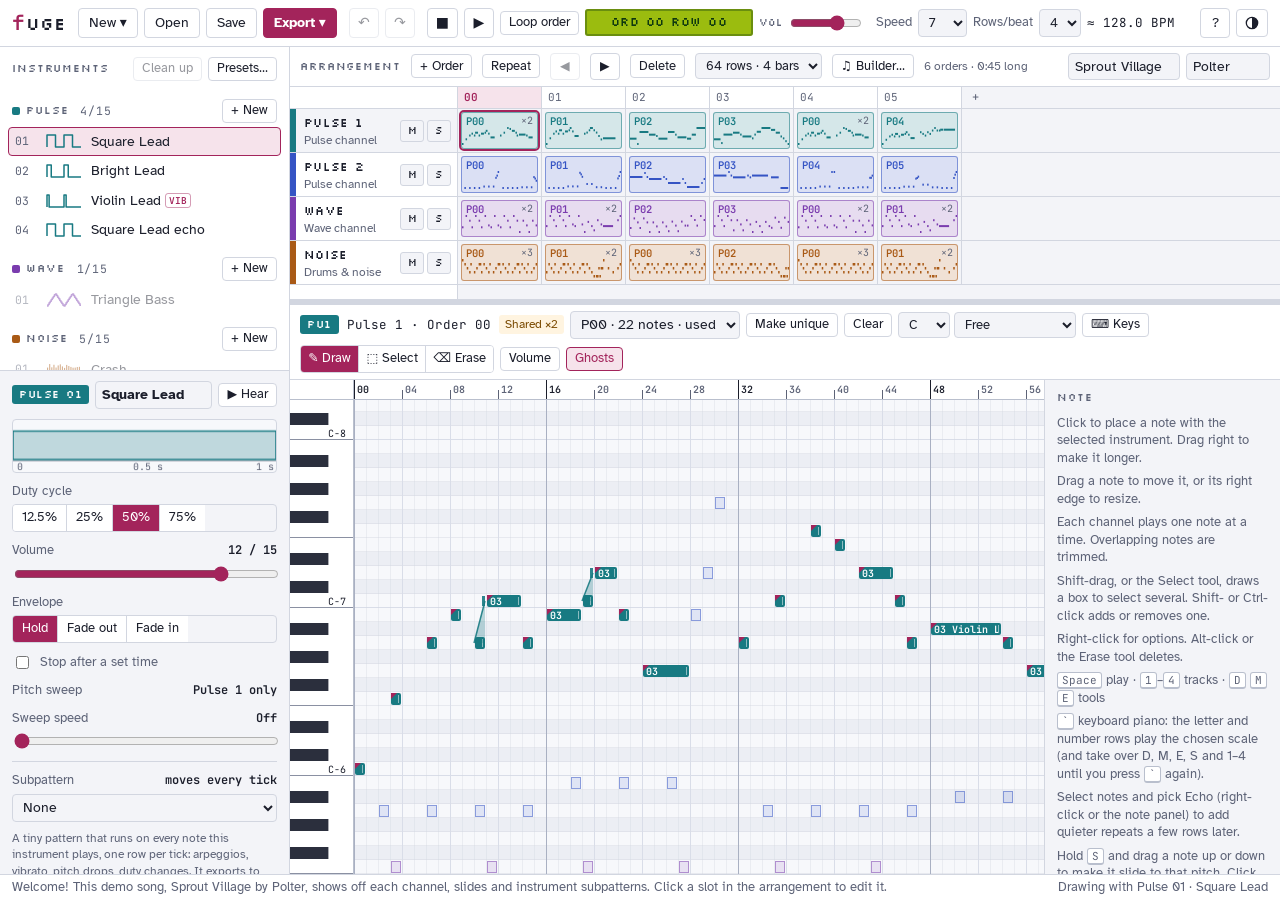
==== index.html @ 6a7b7827 "Initial Commit Added files" ====
<!doctype html> <html lang="en"> <head> <meta charset="utf-8"> <meta name="viewport" content="width=device-width,initial-scale=1"> <title>fUGE</title> <link rel="stylesheet" href="css/style.css"> </head> <body> <div class="app"> <header class="topbar"> <div class="brand" title="subterfUGE: a Game Boy music maker"><span>f</span>UGE</div> <span class="mode-chip" id="modeChip" hidden title="This project is a set of sound effects">SFX</span> <div class="group"> <button class="btn" id="btnNew" type="button">New ▾</button> <button class="btn" id="btnOpen" type="button">Open</button> <button class="btn" id="btnSave" type="button" title="Save project (Ctrl+S). Shift-click or Ctrl+Shift+S to save a copy.">Save</button> <button class="btn accent" id="btnExport" type="button" title="Export (Ctrl+E for the main format)">Export ▾</button> <input type="file" id="fileInput" accept=".json,application/json,.mid,.midi,audio/midi,audio/x-midi" hidden> </div> <div class="group"> <button class="btn icon" id="btnUndo" type="button" title="Undo (Ctrl+Z)" aria-label="Undo">↶</button> <button class="btn icon" id="btnRedo" type="button" title="Redo (Ctrl+Shift+Z)" aria-label="Redo">↷</button> </div> <div class="group"> <button class="btn icon" id="btnStop" type="button" title="Stop" aria-label="Stop">■</button> <button class="btn icon" id="btnPlay" type="button" title="Play (Space)" aria-label="Play">▶</button> <button class="btn small" id="btnLoop" type="button" aria-pressed="false" title="Loop the selected order">Loop order</button> <div class="lcd" id="lcd">ORD 00 ROW 00</div> <label class="vol" title="Output volume"><span aria-hidden="true">VOL</span><input type="range" id="volume" min="0" max="100" value="70" aria-label="Output volume"></label> </div> <div class="group tempo"> <label>Speed <select id="speed" title="Ticks per row. Lower is faster."></select></label> <label>Rows/beat <select id="rpb"></select></label> <span class="bpm" id="bpm"></span> </div> <div class="spacer"></div> <div class="group"> <button class="btn icon" id="btnHelp" type="button" title="Help and docs (F1)" aria-label="Open the docs">?</button> <button class="btn icon" id="btnTheme" type="button" title="Theme: light, dark or slate" aria-label="Choose a theme"><svg width="14" height="14" viewBox="0 0 16 16" aria-hidden="true"><circle cx="8" cy="8" r="6.5" fill="none" stroke="currentColor" stroke-width="1.5"/><path d="M8 1.5a6.5 6.5 0 0 1 0 13z" fill="currentColor"/></svg></button> </div> </header> <aside class="sidebar" aria-label="Instruments"> <div class="side-head"> <p class="label">Instruments</p> <div class="side-btns"> <button class="btn small" id="btnClean" type="button" title="Remove the instruments that no note uses">Clean up</button> <button class="btn small" id="btnPresets" type="button">Presets…</button> </div> </div> <div class="inst-list" id="instList"></div> <div class="editor" id="instEditor"></div> </aside> <main class="main" id="main"> <section class="arrange" aria-label="Arrangement"> <div class="bar"> <p class="label" id="arrLabel">Arrangement</p> <button class="btn small" id="ordAdd" type="button" title="Insert an empty order after the selected one">+ Order</button> <button class="btn small" id="ordDup" type="button" title="Repeat the selected order">Repeat</button> <button class="btn small icon" id="ordLeft" type="button" title="Move order left" aria-label="Move order left">◀</button> <button class="btn small icon" id="ordRight" type="button" title="Move order right" aria-label="Move order right">▶</button> <button class="btn small" id="ordDel" type="button" title="Delete the selected order">Delete</button> <select id="ordRows" aria-label="Length of the selected order" title="How many rows the selected order plays before moving on"></select> <button class="btn small" id="ordBuild" type="button" title="Build this order's patterns from a chord progression and the pattern library">♫ Builder…</button> <span class="hint" id="arrInfo"></span> <div class="spacer"></div> <div class="group meta"> <input type="text" id="songName" maxlength="60" placeholder="Song name" aria-label="Song name"> <input type="text" id="songArtist" maxlength="60" placeholder="Artist" aria-label="Artist"> </div> </div> <div class="arr-body"> <div class="track-heads" id="trackHeads"></div> <div class="lanes-scroll" id="lanesScroll"> <div class="lanes" id="lanes"></div> </div> </div> </section> <div class="splitter" id="splitter" role="separator" aria-orientation="horizontal" aria-label="Resize arrangement"></div> <section class="pattern" aria-label="Pattern editor"> <div class="bar"> <div class="pat-title" id="patTitle"></div> <div class="sfx-ctl" id="sfxCtl" hidden> <input type="text" id="sfxName" maxlength="32" aria-label="Sound effect name" title="Sound effect name"> <select id="sfxRows" aria-label="Sound effect length" title="Length in rows"></select> <span class="hint" id="sfxDur"></span> </div> <select id="patSelect" aria-label="Pattern in this slot"></select> <button class="btn small" id="patUnique" type="button" title="Copy this pattern so edits only affect this slot">Make unique</button> <button class="btn small" id="patClear" type="button">Clear</button> <div class="scale-ctl" title="Darken the rows that aren't in this scale"> <select id="scaleRoot" aria-label="Scale key"></select> <select id="scaleName" aria-label="Scale"></select> </div> <div class="kb-ctl"> <button class="btn small" id="btnKb" type="button" aria-pressed="false" title="Keyboard piano (`): play the chosen scale on your computer keyboard">⌨ Keys</button> <span class="kb-oct" id="kbOct" hidden> <button class="btn small icon" id="kbDown" type="button" title="Lower octave" aria-label="Lower octave">−</button> <span id="kbBase" title="The note on the Z key, the lowest you can play"></span> <button class="btn small icon" id="kbUp" type="button" title="Higher octave" aria-label="Higher octave">+</button> </span> </div> <div class="spacer"></div> <div class="seg" role="group" aria-label="Tool"> <button type="button" id="toolDraw" aria-pressed="true" title="Draw (D)">✎ Draw</button> <button type="button" id="toolSelect" aria-pressed="false" title="Select (M). Drag a box around notes.">⬚ Select</button> <button type="button" id="toolErase" aria-pressed="false" title="Erase (E)">⌫ Erase</button> </div> <button class="btn small" id="btnAuto" type="button" aria-pressed="false" title="Volume automation (Shift+V)">Volume</button> <button class="btn small" id="btnGhost" type="button" aria-pressed="true" title="Show the other channels faintly">Ghosts</button> </div> <div class="roll-wrap"> <div class="roll-area"> <div class="roll-scroll" id="rollScroll"> <div class="roll-inner" id="rollInner"> <div class="corner"></div> <canvas class="ruler" id="ruler" title="Click to set where playback starts"></canvas> <canvas class="keys" id="keys"></canvas> <canvas id="roll"></canvas> <div class="playhead" id="rollHead"></div> <div class="auto-corner" id="autoCorner" hidden><b>Volume</b><span id="autoVal"></span></div> <canvas class="auto" id="auto" hidden title="Volume automation. Click to add a point, drag to move it, double-click or Alt-click to remove it."></canvas> </div> </div> <div class="roll-empty" id="rollEmpty" hidden></div> </div> <aside class="inspector" id="inspector" aria-label="Note inspector"></aside> </div> </section> </main> <footer class="statusbar"> <span id="status" role="status"></span> <span id="drawHint"></span> </footer> </div> <div class="modal" id="presetModal" role="dialog" aria-modal="true" aria-labelledby="presetTitle"> <div class="dialog"> <div class="dialog-head"> <h2 id="presetTitle">Instrument presets</h2> <button class="btn small" id="presetClose" type="button">Close</button> </div> <div class="dialog-tabs" id="presetTabs"></div> <div class="preset-grid" id="presetGrid"></div> </div> </div> <div class="modal" id="infoModal" role="dialog" aria-modal="true" aria-labelledby="infoTitle"> <div class="dialog info-dialog"> <div class="dialog-head"> <h2 id="infoTitle"></h2> <button class="btn small" id="infoClose" type="button">OK</button> </div> <div class="info-body" id="infoBody"></div> </div> </div> <div class="modal" id="builderModal" role="dialog" aria-modal="true" aria-labelledby="bldTitle"> <div class="dialog builder-dialog"> <div class="dialog-head"> <h2 id="bldTitle">Pattern builder</h2> <span class="hint bld-where" id="bldWhere"></span> <button class="btn small" id="bldClose" type="button">Close</button> </div> <div class="bld-body"> <section class="bld-sec"> <div class="bld-row"> <p class="label">Chords</p> <input type="text" id="bldProg" placeholder="Up to 8 chords, e.g. C Am F G7 or I vi IV V, then Enter" aria-label="Chord progression" spellcheck="false"> <span class="hint" id="bldProgMsg" role="status"></span> </div> <div class="bld-row bld-guide-head"> <p class="label">Guide</p> <select id="bldKey" aria-label="Guide key"></select> <select id="bldScale" aria-label="Guide scale"></select> <label class="bld-check"><input type="checkbox" id="bldMore"> 7ths and sus</label> <button class="btn small accent" id="bldUse" type="button" hidden>Use</button> <span class="hint" id="bldGuideHint"></span> </div> <div class="bld-guide" id="bldGuide"></div> <canvas id="bldStrip" tabindex="0" aria-label="Chord strip: click to place a chord, drag a chord to move it, right-click to remove it"></canvas> <div class="bld-chord" id="bldChord"></div> </section> <section class="bld-sec"> <div class="bld-row"> <p class="label">Layers</p> <button class="btn small" id="bldAdd" type="button">+ Layer</button> </div> <div class="bld-layers" id="bldLayers"></div> </section> <section class="bld-sec"> <canvas id="bldRoll" aria-label="Preview of the notes the builder will write"></canvas> </section> </div> <div class="bld-foot"> <button class="btn" id="bldPlay" type="button">▶ Play</button> <label class="bld-check"><input type="checkbox" id="bldOthers" checked="checked"> Hear the order's other channels</label> <div class="spacer"></div> <span class="hint" id="bldNote"></span> <button class="btn accent" id="bldApply" type="button">Apply</button> </div> </div> </div> <div class="modal" id="waveModal" role="dialog" aria-modal="true" aria-labelledby="waveTitle"> <div class="dialog info-dialog wave-dialog"> <div class="dialog-head"> <h2 id="waveTitle">Waveform values</h2> <button class="btn small" id="waveCancel" type="button">Cancel</button> </div> <div class="info-body"> <p>32 values from 0 to 15, separated by spaces or commas. A hUGETracker hex string like <code>0123…</code> works too.</p> <textarea id="waveText" rows="3" spellcheck="false" aria-label="Waveform values"></textarea> <div class="wave-check"> <canvas id="wavePreview" aria-hidden="true"></canvas> <span id="waveMsg" role="status"></span> </div> <div class="wave-actions"> <button class="btn accent" id="waveApply" type="button">Apply</button> </div> </div> </div> </div> <div class="toast" id="toast" role="alert"></div> <script src="js/fuge.js"></script> </body> </html>
---- css/style.css ----
@font-face{font-family:Silkscreen;font-style:normal;font-weight:400;font-display:swap;src:url("../fonts/silkscreen-latin-400-normal.woff2") format("woff2")}@font-face{font-family:"Atkinson Hyperlegible";font-style:normal;font-weight:400;font-display:swap;src:url("../fonts/atkinson-hyperlegible-latin-400-normal.woff2") format("woff2")}@font-face{font-family:"Atkinson Hyperlegible";font-style:normal;font-weight:700;font-display:swap;src:url("../fonts/atkinson-hyperlegible-latin-700-normal.woff2") format("woff2")}@font-face{font-family:"JetBrains Mono";font-style:normal;font-weight:400;font-display:swap;src:url("../fonts/jetbrains-mono-latin-400-normal.woff2") format("woff2")}@font-face{font-family:"JetBrains Mono";font-style:normal;font-weight:600;font-display:swap;src:url("../fonts/jetbrains-mono-latin-600-normal.woff2") format("woff2")}:root{--bg:#e6e8ee;--panel:#ffffff;--panel-2:#f3f4f8;--ink:#1b1e2b;--muted:#5d6377;--line:#d2d6e0;--line-strong:#b9bfcd;--accent:#a3245b;--accent-ink:#ffffff;--accent-soft:#f6e3eb;--ch1:#187a82;--ch2:#3554c4;--ch3:#7a3cae;--ch4:#a95a16;--roll-bg:#f7f8fb;--roll-alt:#eceef4;--roll-out:#c4c8d4;--roll-beat:#d9dde8;--roll-bar:#a9b0c2;--key-white:#ffffff;--key-black:#2b2f3d;--dim:#a7adbd;--warn-bg:#fff4e0;--warn-ink:#7a4a00;--lcd-bg:#9bbc0f;--lcd-ink:#0f380f;--danger:#c43a3a;--f-display:"Silkscreen","Courier New",monospace;--f-body:"Atkinson Hyperlegible",system-ui,-apple-system,"Segoe UI",sans-serif;--f-mono:"JetBrains Mono",ui-monospace,"SFMono-Regular",Menlo,Consolas,monospace;color-scheme:light}@media (prefers-color-scheme:dark){:root:not([data-theme=light]){--bg:#101218;--panel:#1a1d27;--panel-2:#151821;--ink:#e4e7f0;--muted:#959cb0;--line:#2b2f3e;--line-strong:#3a3f52;--accent:#e2598f;--accent-ink:#16080e;--accent-soft:#3a1a29;--ch1:#55c4cb;--ch2:#8aa3ff;--ch3:#bd90ea;--ch4:#e8a160;--roll-bg:#1c1f2a;--roll-alt:#171a23;--roll-out:#0d0f15;--roll-beat:#252a38;--roll-bar:#3d4459;--key-white:#c9cdd8;--key-black:#1d2029;--dim:#4c5266;--warn-bg:#2f2512;--warn-ink:#f0c87a;--lcd-bg:#8bac0f;--lcd-ink:#0f380f;--danger:#ff7272;color-scheme:dark}}:root[data-theme=dark]{--bg:#101218;--panel:#1a1d27;--panel-2:#151821;--ink:#e4e7f0;--muted:#959cb0;--line:#2b2f3e;--line-strong:#3a3f52;--accent:#e2598f;--accent-ink:#16080e;--accent-soft:#3a1a29;--ch1:#55c4cb;--ch2:#8aa3ff;--ch3:#bd90ea;--ch4:#e8a160;--roll-bg:#1c1f2a;--roll-alt:#171a23;--roll-out:#0d0f15;--roll-beat:#252a38;--roll-bar:#3d4459;--key-white:#c9cdd8;--key-black:#1d2029;--dim:#4c5266;--warn-bg:#2f2512;--warn-ink:#f0c87a;--lcd-bg:#8bac0f;--lcd-ink:#0f380f;--danger:#ff7272;color-scheme:dark}:root[data-theme=slate]{--bg:#262b33;--panel:#323843;--panel-2:#2c323b;--ink:#e8ecf2;--muted:#a6aebb;--line:#434a57;--line-strong:#555e6d;--accent:#ff9e8a;--accent-ink:#2a1510;--accent-soft:#4b3c3d;--ch1:#7fe0c4;--ch2:#8fc3ff;--ch3:#c9a8ff;--ch4:#ffc58c;--roll-bg:#2f353f;--roll-alt:#2a2f38;--roll-out:#20242b;--roll-beat:#3b424e;--roll-bar:#5a6475;--key-white:#d9dee7;--key-black:#262a32;--dim:#5b6372;--warn-bg:#3e3526;--warn-ink:#ffd894;--lcd-bg:#9bbc0f;--lcd-ink:#0f380f;--danger:#ff8f8f;color-scheme:dark}[hidden]{display:none!important}*{box-sizing:border-box}body,html{margin:0;height:100%}body{background:var(--bg);color:var(--ink);font-family:var(--f-body);font-size:14px;line-height:1.4;overflow:hidden}button,input,select{font:inherit;color:var(--ink)}button{cursor:pointer}button:focus-visible,input:focus-visible,select:focus-visible{outline:2px solid var(--accent);outline-offset:1px}.label{font-family:var(--f-display);font-size:11px;letter-spacing:.08em;text-transform:uppercase;color:var(--muted);margin:0}.btn{border:1px solid var(--line);background:var(--panel);border-radius:4px;padding:4px 10px;min-height:28px;display:inline-flex;align-items:center;gap:6px;white-space:nowrap}.btn:hover{border-color:var(--muted)}input:disabled,select:disabled{opacity:.45;cursor:default}.btn:disabled{opacity:.45;cursor:default}.btn.accent{background:var(--accent);border-color:var(--accent);color:var(--accent-ink);font-weight:700}.btn.accent:hover{filter:brightness(1.08)}.btn.small{min-height:24px;padding:2px 8px;font-size:12.5px}.btn.icon{padding:4px 8px;min-width:30px;justify-content:center}.btn[aria-pressed=true]{background:var(--accent-soft);border-color:var(--accent);color:var(--accent)}.seg{display:inline-flex;max-width:100%;border:1px solid var(--line);border-radius:4px;overflow:hidden}.seg button{border:0;background:var(--panel);padding:3px 9px;min-height:26px;font-size:12.5px;border-left:1px solid var(--line)}.seg button:first-child{border-left:0}.seg button[aria-pressed=true]{background:var(--accent);color:var(--accent-ink)}input[type=number],input[type=text],select{background:var(--panel-2);border:1px solid var(--line);border-radius:4px;padding:3px 6px;min-height:28px;min-width:0}input[type=range]{accent-color:var(--accent);width:100%;min-width:0}.app{height:100vh;height:100dvh;display:grid;grid-template-columns:290px minmax(0,1fr);grid-template-rows:auto minmax(0,1fr) auto;grid-template-areas:"top top" "side main" "status status"}.topbar{grid-area:top;display:flex;flex-wrap:wrap;align-items:center;gap:8px 12px;padding:8px 12px;background:var(--panel);border-bottom:1px solid var(--line)}.brand{font-family:var(--f-display);font-size:18px;letter-spacing:.02em;white-space:nowrap}.brand span{color:var(--accent);font-family:var(--f-mono);font-weight:600;font-size:21px;letter-spacing:-.02em;margin-right:1px}.scale-ctl{display:flex;gap:4px}.scale-ctl select{min-height:26px;font-size:12.5px}#scaleName{width:122px}.kb-ctl,.kb-oct{display:flex;align-items:center;gap:4px}.kb-oct[hidden]{display:none}.kb-oct .btn.icon{min-width:24px;padding:2px 6px}#kbBase{font-family:var(--f-mono);font-size:12px;min-width:30px;text-align:center;white-space:nowrap}#ordRows{min-height:26px;font-size:12.5px}#ordRows[hidden]{display:none}#patSelect{max-width:170px}.mode-chip{font-family:var(--f-display);font-size:11px;letter-spacing:.06em;padding:2px 7px;border-radius:3px;background:var(--accent);color:var(--accent-ink);margin-left:-6px}.mode-chip[hidden],.sfx-ctl[hidden]{display:none}.sfx-ctl{display:flex;align-items:center;gap:6px}.sfx-ctl input{width:140px;font-weight:700}.ord-num.sfx{overflow:hidden;text-overflow:ellipsis;white-space:nowrap;font-family:var(--f-body);font-size:11.5px}.group{display:flex;align-items:center;gap:6px;flex-wrap:wrap}.lcd{font-family:var(--f-display);font-size:12px;background:var(--lcd-bg);color:var(--lcd-ink);border-radius:3px;padding:5px 10px;min-width:168px;text-align:center;box-shadow:inset 0 0 0 2px rgba(15,56,15,.35);font-variant-numeric:tabular-nums;letter-spacing:.04em}.vol{display:inline-flex;align-items:center;gap:6px;font-family:var(--f-display);font-size:10px;color:var(--muted)}.vol input{width:72px}.preset-actions{grid-column:1/-1;display:flex;gap:6px;justify-content:flex-end;margin-top:4px}.tempo label{display:inline-flex;align-items:center;gap:6px;font-size:12.5px;color:var(--muted)}.bpm{font-family:var(--f-mono);font-size:12.5px;color:var(--ink);font-variant-numeric:tabular-nums}.meta input{width:150px;min-height:26px}.meta #songArtist{width:104px}.spacer{flex:1}.sidebar{grid-area:side;background:var(--panel);border-right:1px solid var(--line);display:grid;grid-template-rows:auto minmax(150px,1fr) auto;grid-template-columns:minmax(0,1fr);min-height:0;min-width:0}.side-head{display:flex;align-items:center;justify-content:space-between;padding:10px 12px 6px}.inst-list{overflow-y:auto;padding:0 8px 8px;min-height:0}.inst-group{margin-top:8px}.inst-group-head{display:flex;align-items:center;justify-content:space-between;padding:4px 4px}.inst-group-head .count{font-family:var(--f-mono);font-size:11.5px;color:var(--muted);margin-left:6px}.inst-group-head .label{display:flex;align-items:center;gap:6px}.kind-dot{width:8px;height:8px;border-radius:2px;display:inline-block}.inst{width:100%;display:grid;grid-template-columns:22px 38px minmax(0,1fr);align-items:center;gap:8px;padding:4px 6px;border:1px solid transparent;border-radius:4px;background:0 0;text-align:left}.inst:hover{background:var(--panel-2)}.inst.active{background:var(--accent-soft);border-color:var(--accent)}.inst.dim{opacity:.45}.inst .num{font-family:var(--f-mono);font-size:11.5px;color:var(--muted)}.inst .ifx{font-family:var(--f-mono);font-size:9.5px;font-weight:600;color:var(--accent);border:1px solid color-mix(in srgb,var(--accent) 45%,transparent);border-radius:3px;padding:0 3px;vertical-align:1px}.inst .name{overflow:hidden;text-overflow:ellipsis;white-space:nowrap}.inst canvas{width:38px;height:18px;display:block}.empty-note{font-size:12.5px;color:var(--muted);padding:2px 6px 4px;margin:0}.editor{border-top:1px solid var(--line);padding:10px 12px 12px;display:grid;gap:10px;background:var(--panel-2);max-height:56vh;overflow-y:auto;grid-template-columns:minmax(0,1fr);min-width:0}.editor-head{display:flex;align-items:center;gap:6px}.editor-head input{flex:1;font-weight:700}.field{display:grid;gap:4px}.field>span{font-size:12.5px;color:var(--muted);display:flex;justify-content:space-between;gap:8px}.field>span b{font-family:var(--f-mono);font-weight:600;color:var(--ink);font-size:12px}.two{display:grid;grid-template-columns:1fr 1fr;gap:8px}.hint{font-size:12px;color:var(--muted);margin:0}.hint.warn{background:var(--warn-bg);color:var(--warn-ink);border-radius:4px;padding:5px 8px}.preview-canvas{width:100%;height:54px;display:block;background:var(--roll-bg);border:1px solid var(--line);border-radius:4px}.wave-canvas{width:100%;aspect-ratio:2/1;display:block;background:var(--roll-bg);border:1px solid var(--line);border-radius:4px;cursor:crosshair;touch-action:none}.wave-loud{display:flex;align-items:center;justify-content:space-between;gap:8px;font-size:12px;color:var(--muted)}.wave-loud b{color:var(--ink);font-weight:600}.chips{display:flex;flex-wrap:wrap;gap:4px}.sub-sec{display:grid;gap:8px;padding-top:10px;border-top:1px solid var(--line)}.sub-grid{display:grid;gap:2px;font-family:var(--f-mono);font-size:12px}.sub-row{display:grid;grid-template-columns:22px minmax(0,1fr) minmax(0,1.6fr) 36px 36px;gap:3px;align-items:center;border-left:2px solid transparent;padding-left:2px}.sub-row.head{color:var(--muted);font-size:11px}.sub-row .num{color:var(--muted)}.sub-row.in-loop{border-left-color:var(--accent)}.sub-row.loop .num{color:var(--accent);font-weight:600}.sub-row select{min-height:24px;padding:1px 2px;font-size:12px;font-family:var(--f-mono)}.main{grid-area:main;display:grid;grid-template-rows:var(--arr-h,252px) 6px minmax(0,1fr);min-height:0;min-width:0}.arrange{display:grid;grid-template-rows:auto minmax(0,1fr);min-height:0;background:var(--panel)}.bar{display:flex;align-items:center;flex-wrap:wrap;gap:6px 10px;padding:6px 10px;border-bottom:1px solid var(--line);background:var(--panel)}.pattern .bar{column-gap:6px}.pattern .bar .seg button{padding:3px 7px}.arr-body{display:grid;grid-template-columns:168px minmax(0,1fr);min-height:0;overflow-y:auto}.track-heads{border-right:1px solid var(--line);background:var(--panel);position:sticky;left:0}.ord-head,.th-spacer{height:22px;border-bottom:1px solid var(--line)}.track-head{height:44px;display:grid;grid-template-columns:6px minmax(0,1fr) auto;align-items:center;gap:8px;padding-right:6px;border-bottom:1px solid var(--line);cursor:pointer}.track-head.active{background:var(--panel-2)}.track-head .stripe{align-self:stretch}.track-head .tname{font-family:var(--f-display);font-size:12px;letter-spacing:.03em;line-height:1.2}.track-head .tkind{font-size:11.5px;color:var(--muted);font-family:var(--f-body);display:block}.ms{display:flex;gap:3px}.ms button{width:24px;height:22px;border:1px solid var(--line);background:var(--panel-2);border-radius:3px;font-family:var(--f-display);font-size:10px;padding:0}.ms button[aria-pressed=true].m{background:#d64545;border-color:#d64545;color:#fff}.ms button[aria-pressed=true].s{background:#e0b23a;border-color:#e0b23a;color:#2a2000}.lanes-scroll{overflow-x:auto;overflow-y:hidden;min-width:0;background:var(--panel-2)}.lanes{position:relative;width:max-content;min-width:100%}.ord-head{display:flex}.ord-num{width:84px;flex:none;font-family:var(--f-mono);font-size:11px;color:var(--muted);padding:3px 6px;border-right:1px solid var(--line);background:var(--panel);border:0;border-right:1px solid var(--line);text-align:left}.ord-num.active{color:var(--accent);font-weight:600;background:var(--accent-soft)}.ord-add{flex:none;border:0;background:0 0;color:var(--muted);font-family:var(--f-mono);font-size:12px;padding:0 10px}.ord-add:hover{color:var(--accent)}.lane{display:flex;height:44px;border-bottom:1px solid var(--line)}.slot{width:84px;flex:none;padding:3px;border:0;border-right:1px solid var(--line);background:0 0;position:relative}.slot .clip{height:100%;border-radius:3px;position:relative;overflow:hidden;border:1px solid transparent}.slot .clip.filled{background:color-mix(in srgb,var(--c) 18%,var(--panel));border-color:color-mix(in srgb,var(--c) 55%,transparent)}.slot .clip.empty{border:1px dashed var(--line-strong)}.slot .clip canvas{position:absolute;inset:0;width:100%;height:100%}.slot .clip .pid{position:absolute;left:4px;top:1px;font-family:var(--f-mono);font-size:10.5px;font-weight:600;color:var(--c);z-index:1}.slot .clip .reuse{position:absolute;right:4px;top:1px;font-family:var(--f-mono);font-size:10px;color:var(--muted);z-index:1}.slot.active .clip{outline:2px solid var(--accent);outline-offset:0}.slot.col .clip.empty{background:color-mix(in srgb,var(--accent) 6%,transparent)}.playline{position:absolute;top:0;left:0;bottom:0;will-change:transform;width:2px;background:var(--accent);pointer-events:none;display:none;z-index:3}.splitter{background:var(--line);cursor:row-resize;touch-action:none}.splitter.drag,.splitter:hover{background:var(--accent)}.pattern{display:grid;grid-template-rows:auto minmax(0,1fr);min-height:0;background:var(--panel)}.pat-title{display:flex;align-items:center;gap:8px;font-size:13px}.chip{font-family:var(--f-display);font-size:11px;letter-spacing:.05em;padding:2px 7px;border-radius:3px;color:var(--panel);background:var(--c)}.pat-title .where{font-family:var(--f-mono);font-size:12.5px}.pat-title .shared{font-size:12px;color:var(--warn-ink);background:var(--warn-bg);border-radius:3px;padding:1px 6px}.roll-wrap{display:grid;grid-template-columns:minmax(0,1fr) 236px;min-height:0}.roll-area{position:relative;display:grid;min-height:0;min-width:0}.roll-scroll{overflow:auto;position:relative;min-height:0;background:var(--roll-bg)}.roll-inner{display:grid;width:max-content;position:relative}.playhead{position:absolute;top:0;left:0;width:2px;background:color-mix(in srgb,var(--accent) 16%,transparent);border-left:2px solid var(--accent);pointer-events:none;z-index:1;display:none;will-change:transform}.roll-inner canvas{display:block}.corner{position:sticky;left:0;top:0;z-index:5;background:var(--panel);border-right:1px solid var(--line-strong);border-bottom:1px solid var(--line-strong)}.ruler{position:sticky;top:0;z-index:3;cursor:pointer}.keys{position:sticky;left:0;z-index:2}#roll{display:block;touch-action:none}.auto-corner{position:sticky;left:0;bottom:0;z-index:5;display:flex;flex-direction:column;justify-content:space-between;gap:4px;padding:8px 6px;background:var(--panel);border-right:1px solid var(--line-strong);border-top:1px solid var(--line-strong);font-family:var(--f-mono);font-size:10px;color:var(--muted);overflow:hidden}.auto-corner b{color:var(--ink);font-weight:600;text-transform:uppercase;letter-spacing:.04em}.auto-corner span{white-space:pre-line;line-height:1.35}.roll-inner canvas.auto{position:sticky;bottom:0;z-index:3;touch-action:none;cursor:crosshair}.roll-empty{position:absolute;left:calc(50% + 32px);top:45%;transform:translate(-50%,-50%);background:var(--panel);border:1px solid var(--line);border-radius:6px;padding:12px 16px;max-width:320px;text-align:center;font-size:13px;color:var(--muted);pointer-events:none;z-index:4}.inspector{border-left:1px solid var(--line);padding:10px 12px;display:grid;align-content:start;gap:10px;overflow-y:auto;background:var(--panel-2)}.inspector .nib{display:grid;grid-template-columns:1fr 1fr;gap:6px}.kbd{font-family:var(--f-mono);font-size:11px;border:1px solid var(--line-strong);border-bottom-width:2px;border-radius:3px;padding:0 4px;background:var(--panel)}.tips{margin:0;padding:0;list-style:none;display:grid;gap:6px;font-size:12.5px;color:var(--muted)}.statusbar{grid-area:status;display:flex;justify-content:space-between;gap:12px;padding:4px 12px;font-size:12.5px;color:var(--muted);background:var(--panel);border-top:1px solid var(--line);min-height:26px}.statusbar #status{overflow:hidden;text-overflow:ellipsis;white-space:nowrap}.toast{position:fixed;left:50%;bottom:44px;transform:translate(-50%,10px);background:var(--ink);color:var(--bg);padding:8px 14px;border-radius:6px;font-size:13px;opacity:0;pointer-events:none;transition:opacity .15s,transform .15s;z-index:50;max-width:calc(100vw - 32px)}.toast.show{opacity:1;transform:translate(-50%,0)}.modal{position:fixed;inset:0;background:rgba(10,12,18,.55);display:none;align-items:center;justify-content:center;padding:16px;z-index:40}.modal.open{display:flex}.dialog{background:var(--panel);border:1px solid var(--line);border-radius:8px;width:min(760px,100%);max-height:min(640px,calc(100dvh - 32px));display:grid;grid-template-rows:auto auto minmax(0,1fr);overflow:hidden}.dialog-head{display:flex;align-items:center;justify-content:space-between;padding:12px 16px;border-bottom:1px solid var(--line)}.dialog-head h2{font-family:var(--f-display);font-weight:400;font-size:15px;margin:0}.info-dialog{width:min(560px,100%);grid-template-rows:auto minmax(0,1fr)}.info-body{overflow-y:auto;padding:12px 18px 18px;font-size:14px}.info-body table{border-collapse:collapse;width:100%;margin:4px 0 10px}.info-body td{padding:4px 8px 4px 0;border-bottom:1px solid var(--line);vertical-align:top}.info-body td:first-child{white-space:nowrap;color:var(--muted)}.info-body ul{margin:6px 0 0;padding-left:18px}.info-body li{margin:3px 0}.dialog-tabs{display:flex;gap:6px;padding:10px 16px;border-bottom:1px solid var(--line);flex-wrap:wrap;align-items:center}.preset-grid{overflow-y:auto;padding:12px 16px 16px;display:grid;grid-template-columns:repeat(auto-fill,minmax(210px,1fr));gap:8px;align-content:start}.preset{color:var(--ink);border:1px solid var(--line);background:var(--panel-2);border-radius:6px;padding:8px 10px;display:grid;grid-template-columns:44px minmax(0,1fr);gap:4px 10px;text-align:left;align-items:start}.preset:hover{border-color:var(--accent)}.preset canvas{width:44px;height:24px;grid-row:span 2;margin-top:2px}.preset b{font-size:13.5px}.preset small{color:var(--muted);font-size:12px;line-height:1.35}.ctx{position:fixed;z-index:60;min-width:210px;max-width:360px;max-height:calc(100vh - 16px);overflow-y:auto;display:grid;padding:4px;background:var(--panel);border:1px solid var(--line-strong);border-radius:6px;box-shadow:0 10px 28px rgba(0,0,0,.3)}.ctx-item{display:grid;grid-template-columns:16px minmax(0,1fr) auto;align-items:center;gap:6px;border:0;background:0 0;color:var(--ink);text-align:left;padding:5px 8px;border-radius:4px;font-size:13px;min-height:28px}.ctx-item.open,.ctx-item:focus-visible,.ctx-item:hover:not(:disabled){background:var(--accent-soft);outline:0}.ctx-item:disabled{opacity:.4;cursor:default}.ctx-item.danger{color:var(--danger)}.ctx-label{overflow:hidden;text-overflow:ellipsis;white-space:nowrap}.ctx-check{color:var(--accent);font-size:12px}.ctx-kbd{font-family:var(--f-mono);font-size:11px;color:var(--muted);padding-left:12px}.ctx-sep{height:1px;background:var(--line);margin:4px 2px}.ctx-head{font-family:var(--f-display);font-size:10px;letter-spacing:.06em;text-transform:uppercase;color:var(--muted);padding:5px 8px 3px;overflow:hidden;text-overflow:ellipsis;white-space:nowrap}.inspector .seg{width:100%}.inspector .seg button{flex:1;padding:3px 4px}@media (max-width:900px){body{overflow:auto}.app{height:auto;grid-template-columns:minmax(0,1fr);grid-template-rows:auto auto auto auto;grid-template-areas:"top" "main" "side" "status"}.main{grid-template-rows:252px 6px 520px}.track-head .tkind{display:none}.roll-wrap{grid-template-columns:minmax(0,1fr);grid-template-rows:minmax(0,1fr) auto}.inspector{border-left:0;border-top:1px solid var(--line)}.arr-body{grid-template-columns:120px minmax(0,1fr)}.sidebar{border-right:0;border-top:1px solid var(--line)}.editor{max-height:none}.meta input{width:120px}}@media (prefers-reduced-motion:reduce){*{transition:none!important}}.wave-dialog{width:min(520px,100%)}.wave-dialog p{margin:0 0 10px;color:var(--muted)}#waveText{width:100%;box-sizing:border-box;resize:vertical;font-family:var(--f-mono);font-size:13px;padding:8px;background:var(--bg);color:var(--ink);border:1px solid var(--line-strong);border-radius:6px}.wave-check{display:flex;align-items:center;gap:12px;margin-top:10px;min-height:48px}#wavePreview{width:128px;flex:none;border:1px solid var(--line);border-radius:4px}#waveMsg{font-size:13px;color:var(--muted)}#waveMsg.bad{color:var(--danger,#c0392b)}.wave-actions{display:flex;justify-content:flex-end;margin-top:12px}.builder-dialog{width:min(1000px,100%);max-height:calc(100dvh - 32px);grid-template-rows:auto minmax(0,1fr) auto}.bld-where{flex:1;margin:0 12px}.bld-body{align-content:start;overflow-y:auto;padding:4px 16px 8px;display:grid;gap:6px}.bld-sec{display:grid;align-content:start;gap:8px;padding:8px 0;border-bottom:1px solid var(--line)}.bld-sec:last-child{border-bottom:0}.bld-row{display:flex;align-items:center;gap:10px;flex-wrap:wrap}.bld-row .label{margin:0;min-width:64px}#bldProg{flex:1;min-width:200px;max-width:380px;font-family:var(--f-mono)}#bldProgMsg.bad{color:var(--danger)}#bldStrip{width:100%;height:46px;display:block;border-radius:6px;cursor:crosshair;touch-action:none}#bldStrip:focus-visible{outline:2px solid var(--accent);outline-offset:2px}.bld-chord{display:flex;align-items:center;gap:8px;flex-wrap:wrap;min-height:30px;font-size:13px}.bld-chord .hint{margin:0}.bld-chord input[type=number]{width:64px}.bld-layers{display:grid;gap:8px}.bld-layer{display:grid;grid-template-columns:112px minmax(0,1.6fr) 92px minmax(0,1fr) auto;gap:8px;align-items:center;padding:8px;border:1px solid var(--line);border-left:4px solid var(--c);border-radius:6px}.bld-layer select{width:100%;min-width:0}.bld-layer .bld-desc{grid-column:1/-1;margin:0;font-size:12px;color:var(--muted)}#bldRoll{width:100%;height:190px;display:block;border-radius:6px}.bld-foot{display:flex;align-items:center;gap:12px;padding:10px 16px;border-top:1px solid var(--line);flex-wrap:wrap}.bld-check{display:flex;align-items:center;gap:6px;font-size:13px}@media (max-width:720px){.bld-layer{grid-template-columns:1fr 1fr}}@media (max-width:1360px){.meta input{width:112px}.meta #songArtist{width:84px}}.bld-guide{display:flex;align-items:flex-start;flex-wrap:wrap;gap:6px}.bld-guide:empty{display:none}.bld-deg{display:grid;align-content:start;gap:3px;justify-items:stretch;min-width:64px}.bld-num{font-family:var(--f-mono);font-size:11px;color:var(--muted);text-align:center}.bld-deg .btn{justify-content:center}.bld-deg .btn.g-main{font-weight:600}.bld-deg .btn[aria-pressed=true]{background:var(--accent);border-color:var(--accent);color:var(--accent-ink)}.bld-deg .btn.g-alt{font-size:12px;padding-top:2px;padding-bottom:2px}.bld-out{color:var(--muted);font-style:italic}.bld-deg .btn.aud{outline:2px solid var(--accent);outline-offset:1px}.side-btns{display:flex;gap:6px}.inst .unused-tag{font-family:var(--f-mono);font-size:9.5px;color:var(--muted);border:1px dashed var(--line-strong);border-radius:3px;padding:0 3px;vertical-align:1px;margin-left:4px}
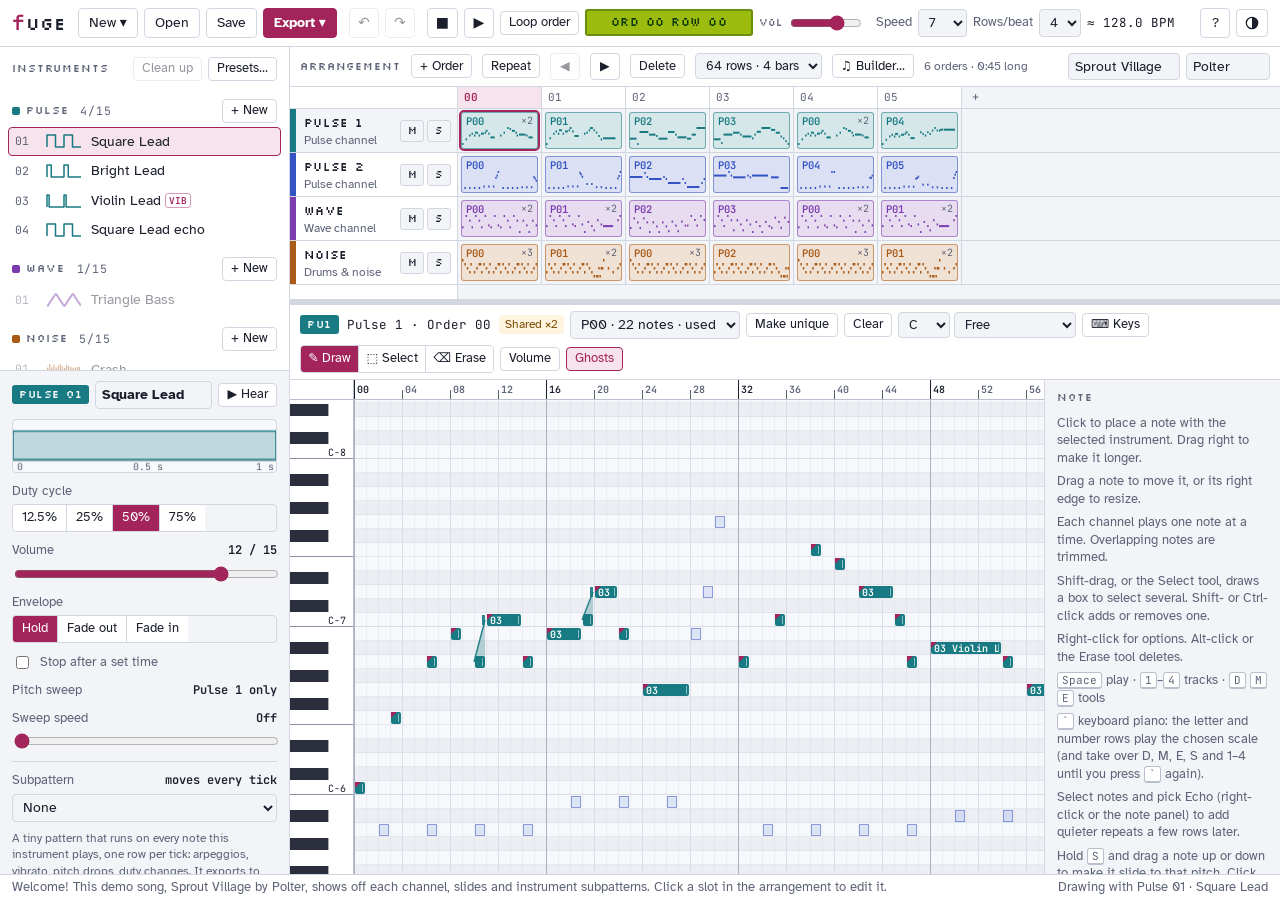
==== commit 30c98095: "New themes" ====
--- a/index.html
+++ b/index.html
@@ -1 +1 @@
-<!doctype html> <html lang="en"> <head> <meta charset="utf-8"> <meta name="viewport" content="width=device-width,initial-scale=1"> <title>fUGE</title> <link rel="stylesheet" href="css/style.css"> </head> <body> <div class="app"> <header class="topbar"> <div class="brand" title="subterfUGE: a Game Boy music maker"><span>f</span>UGE</div> <span class="mode-chip" id="modeChip" hidden title="This project is a set of sound effects">SFX</span> <div class="group"> <button class="btn" id="btnNew" type="button">New ▾</button> <button class="btn" id="btnOpen" type="button">Open</button> <button class="btn" id="btnSave" type="button" title="Save project (Ctrl+S). Shift-click or Ctrl+Shift+S to save a copy.">Save</button> <button class="btn accent" id="btnExport" type="button" title="Export (Ctrl+E for the main format)">Export ▾</button> <input type="file" id="fileInput" accept=".json,application/json,.mid,.midi,audio/midi,audio/x-midi" hidden> </div> <div class="group"> <button class="btn icon" id="btnUndo" type="button" title="Undo (Ctrl+Z)" aria-label="Undo">↶</button> <button class="btn icon" id="btnRedo" type="button" title="Redo (Ctrl+Shift+Z)" aria-label="Redo">↷</button> </div> <div class="group"> <button class="btn icon" id="btnStop" type="button" title="Stop" aria-label="Stop">■</button> <button class="btn icon" id="btnPlay" type="button" title="Play (Space)" aria-label="Play">▶</button> <button class="btn small" id="btnLoop" type="button" aria-pressed="false" title="Loop the selected order">Loop order</button> <div class="lcd" id="lcd">ORD 00 ROW 00</div> <label class="vol" title="Output volume"><span aria-hidden="true">VOL</span><input type="range" id="volume" min="0" max="100" value="70" aria-label="Output volume"></label> </div> <div class="group tempo"> <label>Speed <select id="speed" title="Ticks per row. Lower is faster."></select></label> <label>Rows/beat <select id="rpb"></select></label> <span class="bpm" id="bpm"></span> </div> <div class="spacer"></div> <div class="group"> <button class="btn icon" id="btnHelp" type="button" title="Help and docs (F1)" aria-label="Open the docs">?</button> <button class="btn icon" id="btnTheme" type="button" title="Theme: light, dark or slate" aria-label="Choose a theme"><svg width="14" height="14" viewBox="0 0 16 16" aria-hidden="true"><circle cx="8" cy="8" r="6.5" fill="none" stroke="currentColor" stroke-width="1.5"/><path d="M8 1.5a6.5 6.5 0 0 1 0 13z" fill="currentColor"/></svg></button> </div> </header> <aside class="sidebar" aria-label="Instruments"> <div class="side-head"> <p class="label">Instruments</p> <div class="side-btns"> <button class="btn small" id="btnClean" type="button" title="Remove the instruments that no note uses">Clean up</button> <button class="btn small" id="btnPresets" type="button">Presets…</button> </div> </div> <div class="inst-list" id="instList"></div> <div class="editor" id="instEditor"></div> </aside> <main class="main" id="main"> <section class="arrange" aria-label="Arrangement"> <div class="bar"> <p class="label" id="arrLabel">Arrangement</p> <button class="btn small" id="ordAdd" type="button" title="Insert an empty order after the selected one">+ Order</button> <button class="btn small" id="ordDup" type="button" title="Repeat the selected order">Repeat</button> <button class="btn small icon" id="ordLeft" type="button" title="Move order left" aria-label="Move order left">◀</button> <button class="btn small icon" id="ordRight" type="button" title="Move order right" aria-label="Move order right">▶</button> <button class="btn small" id="ordDel" type="button" title="Delete the selected order">Delete</button> <select id="ordRows" aria-label="Length of the selected order" title="How many rows the selected order plays before moving on"></select> <button class="btn small" id="ordBuild" type="button" title="Build this order's patterns from a chord progression and the pattern library">♫ Builder…</button> <span class="hint" id="arrInfo"></span> <div class="spacer"></div> <div class="group meta"> <input type="text" id="songName" maxlength="60" placeholder="Song name" aria-label="Song name"> <input type="text" id="songArtist" maxlength="60" placeholder="Artist" aria-label="Artist"> </div> </div> <div class="arr-body"> <div class="track-heads" id="trackHeads"></div> <div class="lanes-scroll" id="lanesScroll"> <div class="lanes" id="lanes"></div> </div> </div> </section> <div class="splitter" id="splitter" role="separator" aria-orientation="horizontal" aria-label="Resize arrangement"></div> <section class="pattern" aria-label="Pattern editor"> <div class="bar"> <div class="pat-title" id="patTitle"></div> <div class="sfx-ctl" id="sfxCtl" hidden> <input type="text" id="sfxName" maxlength="32" aria-label="Sound effect name" title="Sound effect name"> <select id="sfxRows" aria-label="Sound effect length" title="Length in rows"></select> <span class="hint" id="sfxDur"></span> </div> <select id="patSelect" aria-label="Pattern in this slot"></select> <button class="btn small" id="patUnique" type="button" title="Copy this pattern so edits only affect this slot">Make unique</button> <button class="btn small" id="patClear" type="button">Clear</button> <div class="scale-ctl" title="Darken the rows that aren't in this scale"> <select id="scaleRoot" aria-label="Scale key"></select> <select id="scaleName" aria-label="Scale"></select> </div> <div class="kb-ctl"> <button class="btn small" id="btnKb" type="button" aria-pressed="false" title="Keyboard piano (`): play the chosen scale on your computer keyboard">⌨ Keys</button> <span class="kb-oct" id="kbOct" hidden> <button class="btn small icon" id="kbDown" type="button" title="Lower octave" aria-label="Lower octave">−</button> <span id="kbBase" title="The note on the Z key, the lowest you can play"></span> <button class="btn small icon" id="kbUp" type="button" title="Higher octave" aria-label="Higher octave">+</button> </span> </div> <div class="spacer"></div> <div class="seg" role="group" aria-label="Tool"> <button type="button" id="toolDraw" aria-pressed="true" title="Draw (D)">✎ Draw</button> <button type="button" id="toolSelect" aria-pressed="false" title="Select (M). Drag a box around notes.">⬚ Select</button> <button type="button" id="toolErase" aria-pressed="false" title="Erase (E)">⌫ Erase</button> </div> <button class="btn small" id="btnAuto" type="button" aria-pressed="false" title="Volume automation (Shift+V)">Volume</button> <button class="btn small" id="btnGhost" type="button" aria-pressed="true" title="Show the other channels faintly">Ghosts</button> </div> <div class="roll-wrap"> <div class="roll-area"> <div class="roll-scroll" id="rollScroll"> <div class="roll-inner" id="rollInner"> <div class="corner"></div> <canvas class="ruler" id="ruler" title="Click to set where playback starts"></canvas> <canvas class="keys" id="keys"></canvas> <canvas id="roll"></canvas> <div class="playhead" id="rollHead"></div> <div class="auto-corner" id="autoCorner" hidden><b>Volume</b><span id="autoVal"></span></div> <canvas class="auto" id="auto" hidden title="Volume automation. Click to add a point, drag to move it, double-click or Alt-click to remove it."></canvas> </div> </div> <div class="roll-empty" id="rollEmpty" hidden></div> </div> <aside class="inspector" id="inspector" aria-label="Note inspector"></aside> </div> </section> </main> <footer class="statusbar"> <span id="status" role="status"></span> <span id="drawHint"></span> </footer> </div> <div class="modal" id="presetModal" role="dialog" aria-modal="true" aria-labelledby="presetTitle"> <div class="dialog"> <div class="dialog-head"> <h2 id="presetTitle">Instrument presets</h2> <button class="btn small" id="presetClose" type="button">Close</button> </div> <div class="dialog-tabs" id="presetTabs"></div> <div class="preset-grid" id="presetGrid"></div> </div> </div> <div class="modal" id="infoModal" role="dialog" aria-modal="true" aria-labelledby="infoTitle"> <div class="dialog info-dialog"> <div class="dialog-head"> <h2 id="infoTitle"></h2> <button class="btn small" id="infoClose" type="button">OK</button> </div> <div class="info-body" id="infoBody"></div> </div> </div> <div class="modal" id="builderModal" role="dialog" aria-modal="true" aria-labelledby="bldTitle"> <div class="dialog builder-dialog"> <div class="dialog-head"> <h2 id="bldTitle">Pattern builder</h2> <span class="hint bld-where" id="bldWhere"></span> <button class="btn small" id="bldClose" type="button">Close</button> </div> <div class="bld-body"> <section class="bld-sec"> <div class="bld-row"> <p class="label">Chords</p> <input type="text" id="bldProg" placeholder="Up to 8 chords, e.g. C Am F G7 or I vi IV V, then Enter" aria-label="Chord progression" spellcheck="false"> <span class="hint" id="bldProgMsg" role="status"></span> </div> <div class="bld-row bld-guide-head"> <p class="label">Guide</p> <select id="bldKey" aria-label="Guide key"></select> <select id="bldScale" aria-label="Guide scale"></select> <label class="bld-check"><input type="checkbox" id="bldMore"> 7ths and sus</label> <button class="btn small accent" id="bldUse" type="button" hidden>Use</button> <span class="hint" id="bldGuideHint"></span> </div> <div class="bld-guide" id="bldGuide"></div> <canvas id="bldStrip" tabindex="0" aria-label="Chord strip: click to place a chord, drag a chord to move it, right-click to remove it"></canvas> <div class="bld-chord" id="bldChord"></div> </section> <section class="bld-sec"> <div class="bld-row"> <p class="label">Layers</p> <button class="btn small" id="bldAdd" type="button">+ Layer</button> </div> <div class="bld-layers" id="bldLayers"></div> </section> <section class="bld-sec"> <canvas id="bldRoll" aria-label="Preview of the notes the builder will write"></canvas> </section> </div> <div class="bld-foot"> <button class="btn" id="bldPlay" type="button">▶ Play</button> <label class="bld-check"><input type="checkbox" id="bldOthers" checked="checked"> Hear the order's other channels</label> <div class="spacer"></div> <span class="hint" id="bldNote"></span> <button class="btn accent" id="bldApply" type="button">Apply</button> </div> </div> </div> <div class="modal" id="waveModal" role="dialog" aria-modal="true" aria-labelledby="waveTitle"> <div class="dialog info-dialog wave-dialog"> <div class="dialog-head"> <h2 id="waveTitle">Waveform values</h2> <button class="btn small" id="waveCancel" type="button">Cancel</button> </div> <div class="info-body"> <p>32 values from 0 to 15, separated by spaces or commas. A hUGETracker hex string like <code>0123…</code> works too.</p> <textarea id="waveText" rows="3" spellcheck="false" aria-label="Waveform values"></textarea> <div class="wave-check"> <canvas id="wavePreview" aria-hidden="true"></canvas> <span id="waveMsg" role="status"></span> </div> <div class="wave-actions"> <button class="btn accent" id="waveApply" type="button">Apply</button> </div> </div> </div> </div> <div class="toast" id="toast" role="alert"></div> <script src="js/fuge.js"></script> </body> </html> +<!doctype html> <html lang="en"> <head> <meta charset="utf-8"> <meta name="viewport" content="width=device-width,initial-scale=1"> <title>fUGE</title> <link rel="stylesheet" href="css/style.css"> </head> <body> <div class="app"> <header class="topbar"> <div class="brand" title="subterfUGE: a Game Boy music maker"><span>f</span>UGE</div> <span class="mode-chip" id="modeChip" hidden title="This project is a set of sound effects">SFX</span> <div class="group"> <button class="btn" id="btnNew" type="button">New ▾</button> <button class="btn" id="btnOpen" type="button">Open</button> <button class="btn" id="btnSave" type="button" title="Save project (Ctrl+S). Shift-click or Ctrl+Shift+S to save a copy.">Save</button> <button class="btn accent" id="btnExport" type="button" title="Export (Ctrl+E for the main format)">Export ▾</button> <input type="file" id="fileInput" accept=".json,application/json,.mid,.midi,audio/midi,audio/x-midi" hidden> </div> <div class="group"> <button class="btn icon" id="btnUndo" type="button" title="Undo (Ctrl+Z)" aria-label="Undo">↶</button> <button class="btn icon" id="btnRedo" type="button" title="Redo (Ctrl+Shift+Z)" aria-label="Redo">↷</button> </div> <div class="group"> <button class="btn icon" id="btnStop" type="button" title="Stop" aria-label="Stop">■</button> <button class="btn icon" id="btnPlay" type="button" title="Play (Space)" aria-label="Play">▶</button> <button class="btn small" id="btnLoop" type="button" aria-pressed="false" title="Loop the selected order">Loop order</button> <div class="lcd" id="lcd">ORD 00 ROW 00</div> <label class="vol" title="Output volume"><span aria-hidden="true">VOL</span><input type="range" id="volume" min="0" max="100" value="70" aria-label="Output volume"></label> </div> <div class="group tempo"> <label>Speed <select id="speed" title="Ticks per row. Lower is faster."></select></label> <label>Rows/beat <select id="rpb"></select></label> <span class="bpm" id="bpm"></span> </div> <div class="spacer"></div> <div class="group"> <button class="btn icon" id="btnHelp" type="button" title="Help and docs (F1)" aria-label="Open the docs">?</button> <button class="btn icon" id="btnTheme" type="button" title="Theme: light, dark, slate, able or able dark" aria-label="Choose a theme"><svg width="14" height="14" viewBox="0 0 16 16" aria-hidden="true"><circle cx="8" cy="8" r="6.5" fill="none" stroke="currentColor" stroke-width="1.5"/><path d="M8 1.5a6.5 6.5 0 0 1 0 13z" fill="currentColor"/></svg></button> </div> </header> <aside class="sidebar" aria-label="Instruments"> <div class="side-head"> <p class="label">Instruments</p> <div class="side-btns"> <button class="btn small" id="btnClean" type="button" title="Remove the instruments that no note uses">Clean up</button> <button class="btn small" id="btnPresets" type="button">Presets…</button> </div> </div> <div class="inst-list" id="instList"></div> <div class="editor" id="instEditor"></div> </aside> <main class="main" id="main"> <section class="arrange" aria-label="Arrangement"> <div class="bar"> <p class="label" id="arrLabel">Arrangement</p> <button class="btn small" id="ordAdd" type="button" title="Insert an empty order after the selected one">+ Order</button> <button class="btn small" id="ordDup" type="button" title="Repeat the selected order">Repeat</button> <button class="btn small icon" id="ordLeft" type="button" title="Move order left" aria-label="Move order left">◀</button> <button class="btn small icon" id="ordRight" type="button" title="Move order right" aria-label="Move order right">▶</button> <button class="btn small" id="ordDel" type="button" title="Delete the selected order">Delete</button> <select id="ordRows" aria-label="Length of the selected order" title="How many rows the selected order plays before moving on"></select> <button class="btn small" id="ordBuild" type="button" title="Build this order's patterns from a chord progression and the pattern library">♫ Builder…</button> <span class="hint" id="arrInfo"></span> <div class="spacer"></div> <div class="group meta"> <input type="text" id="songName" maxlength="60" placeholder="Song name" aria-label="Song name"> <input type="text" id="songArtist" maxlength="60" placeholder="Artist" aria-label="Artist"> </div> </div> <div class="arr-body"> <div class="track-heads" id="trackHeads"></div> <div class="lanes-scroll" id="lanesScroll"> <div class="lanes" id="lanes"></div> </div> </div> </section> <div class="splitter" id="splitter" role="separator" aria-orientation="horizontal" aria-label="Resize arrangement"></div> <section class="pattern" aria-label="Pattern editor"> <div class="bar"> <div class="pat-title" id="patTitle"></div> <div class="sfx-ctl" id="sfxCtl" hidden> <input type="text" id="sfxName" maxlength="32" aria-label="Sound effect name" title="Sound effect name"> <select id="sfxRows" aria-label="Sound effect length" title="Length in rows"></select> <span class="hint" id="sfxDur"></span> </div> <select id="patSelect" aria-label="Pattern in this slot"></select> <button class="btn small" id="patUnique" type="button" title="Copy this pattern so edits only affect this slot">Make unique</button> <button class="btn small" id="patClear" type="button">Clear</button> <div class="scale-ctl" title="Darken the rows that aren't in this scale"> <select id="scaleRoot" aria-label="Scale key"></select> <select id="scaleName" aria-label="Scale"></select> </div> <div class="kb-ctl"> <button class="btn small" id="btnKb" type="button" aria-pressed="false" title="Keyboard piano (`): play the chosen scale on your computer keyboard">⌨ Keys</button> <span class="kb-oct" id="kbOct" hidden> <button class="btn small icon" id="kbDown" type="button" title="Lower octave" aria-label="Lower octave">−</button> <span id="kbBase" title="The note on the Z key, the lowest you can play"></span> <button class="btn small icon" id="kbUp" type="button" title="Higher octave" aria-label="Higher octave">+</button> </span> </div> <div class="spacer"></div> <div class="seg" role="group" aria-label="Tool"> <button type="button" id="toolDraw" aria-pressed="true" title="Draw (D)">✎ Draw</button> <button type="button" id="toolSelect" aria-pressed="false" title="Select (M). Drag a box around notes.">⬚ Select</button> <button type="button" id="toolErase" aria-pressed="false" title="Erase (E)">⌫ Erase</button> </div> <button class="btn small" id="btnAuto" type="button" aria-pressed="false" title="Volume automation (Shift+V)">Volume</button> <button class="btn small" id="btnGhost" type="button" aria-pressed="true" title="Show the other channels faintly">Ghosts</button> </div> <div class="roll-wrap"> <div class="roll-area"> <div class="roll-scroll" id="rollScroll"> <div class="roll-inner" id="rollInner"> <div class="corner"></div> <canvas class="ruler" id="ruler" title="Click to set where playback starts"></canvas> <canvas class="keys" id="keys"></canvas> <canvas id="roll"></canvas> <div class="playhead" id="rollHead"></div> <div class="auto-corner" id="autoCorner" hidden><b>Volume</b><span id="autoVal"></span></div> <canvas class="auto" id="auto" hidden title="Volume automation. Click to add a point, drag to move it, double-click or Alt-click to remove it."></canvas> </div> </div> <div class="roll-empty" id="rollEmpty" hidden></div> </div> <aside class="inspector" id="inspector" aria-label="Note inspector"></aside> </div> </section> </main> <footer class="statusbar"> <span id="status" role="status"></span> <span id="drawHint"></span> </footer> </div> <div class="modal" id="presetModal" role="dialog" aria-modal="true" aria-labelledby="presetTitle"> <div class="dialog"> <div class="dialog-head"> <h2 id="presetTitle">Instrument presets</h2> <button class="btn small" id="presetClose" type="button">Close</button> </div> <div class="dialog-tabs" id="presetTabs"></div> <div class="preset-grid" id="presetGrid"></div> </div> </div> <div class="modal" id="infoModal" role="dialog" aria-modal="true" aria-labelledby="infoTitle"> <div class="dialog info-dialog"> <div class="dialog-head"> <h2 id="infoTitle"></h2> <button class="btn small" id="infoClose" type="button">OK</button> </div> <div class="info-body" id="infoBody"></div> </div> </div> <div class="modal" id="builderModal" role="dialog" aria-modal="true" aria-labelledby="bldTitle"> <div class="dialog builder-dialog"> <div class="dialog-head"> <h2 id="bldTitle">Pattern builder</h2> <span class="hint bld-where" id="bldWhere"></span> <button class="btn small" id="bldClose" type="button">Close</button> </div> <div class="bld-body"> <section class="bld-sec"> <div class="bld-row"> <p class="label">Chords</p> <input type="text" id="bldProg" placeholder="Up to 8 chords, e.g. C Am F G7 or I vi IV V, then Enter" aria-label="Chord progression" spellcheck="false"> <span class="hint" id="bldProgMsg" role="status"></span> </div> <div class="bld-row bld-guide-head"> <p class="label">Guide</p> <select id="bldKey" aria-label="Guide key"></select> <select id="bldScale" aria-label="Guide scale"></select> <label class="bld-check"><input type="checkbox" id="bldMore"> 7ths and sus</label> <button class="btn small accent" id="bldUse" type="button" hidden>Use</button> <span class="hint" id="bldGuideHint"></span> </div> <div class="bld-guide" id="bldGuide"></div> <canvas id="bldStrip" tabindex="0" aria-label="Chord strip: click to place a chord, drag a chord to move it, right-click to remove it"></canvas> <div class="bld-chord" id="bldChord"></div> </section> <section class="bld-sec"> <div class="bld-row"> <p class="label">Layers</p> <button class="btn small" id="bldAdd" type="button">+ Layer</button> </div> <div class="bld-layers" id="bldLayers"></div> </section> <section class="bld-sec"> <canvas id="bldRoll" aria-label="Preview of the notes the builder will write"></canvas> </section> </div> <div class="bld-foot"> <button class="btn" id="bldPlay" type="button">▶ Play</button> <label class="bld-check"><input type="checkbox" id="bldOthers" checked="checked"> Hear the order's other channels</label> <div class="spacer"></div> <span class="hint" id="bldNote"></span> <button class="btn accent" id="bldApply" type="button">Apply</button> </div> </div> </div> <div class="modal" id="waveModal" role="dialog" aria-modal="true" aria-labelledby="waveTitle"> <div class="dialog info-dialog wave-dialog"> <div class="dialog-head"> <h2 id="waveTitle">Waveform values</h2> <button class="btn small" id="waveCancel" type="button">Cancel</button> </div> <div class="info-body"> <p>32 values from 0 to 15, separated by spaces or commas. A hUGETracker hex string like <code>0123…</code> works too.</p> <textarea id="waveText" rows="3" spellcheck="false" aria-label="Waveform values"></textarea> <div class="wave-check"> <canvas id="wavePreview" aria-hidden="true"></canvas> <span id="waveMsg" role="status"></span> </div> <div class="wave-actions"> <button class="btn accent" id="waveApply" type="button">Apply</button> </div> </div> </div> </div> <div class="toast" id="toast" role="alert"></div> <script src="js/fuge.js"></script> </body> </html> 
--- a/css/style.css
+++ b/css/style.css
@@ -1 +1 @@
-@font-face{font-family:Silkscreen;font-style:normal;font-weight:400;font-display:swap;src:url("../fonts/silkscreen-latin-400-normal.woff2") format("woff2")}@font-face{font-family:"Atkinson Hyperlegible";font-style:normal;font-weight:400;font-display:swap;src:url("../fonts/atkinson-hyperlegible-latin-400-normal.woff2") format("woff2")}@font-face{font-family:"Atkinson Hyperlegible";font-style:normal;font-weight:700;font-display:swap;src:url("../fonts/atkinson-hyperlegible-latin-700-normal.woff2") format("woff2")}@font-face{font-family:"JetBrains Mono";font-style:normal;font-weight:400;font-display:swap;src:url("../fonts/jetbrains-mono-latin-400-normal.woff2") format("woff2")}@font-face{font-family:"JetBrains Mono";font-style:normal;font-weight:600;font-display:swap;src:url("../fonts/jetbrains-mono-latin-600-normal.woff2") format("woff2")}:root{--bg:#e6e8ee;--panel:#ffffff;--panel-2:#f3f4f8;--ink:#1b1e2b;--muted:#5d6377;--line:#d2d6e0;--line-strong:#b9bfcd;--accent:#a3245b;--accent-ink:#ffffff;--accent-soft:#f6e3eb;--ch1:#187a82;--ch2:#3554c4;--ch3:#7a3cae;--ch4:#a95a16;--roll-bg:#f7f8fb;--roll-alt:#eceef4;--roll-out:#c4c8d4;--roll-beat:#d9dde8;--roll-bar:#a9b0c2;--key-white:#ffffff;--key-black:#2b2f3d;--dim:#a7adbd;--warn-bg:#fff4e0;--warn-ink:#7a4a00;--lcd-bg:#9bbc0f;--lcd-ink:#0f380f;--danger:#c43a3a;--f-display:"Silkscreen","Courier New",monospace;--f-body:"Atkinson Hyperlegible",system-ui,-apple-system,"Segoe UI",sans-serif;--f-mono:"JetBrains Mono",ui-monospace,"SFMono-Regular",Menlo,Consolas,monospace;color-scheme:light}@media (prefers-color-scheme:dark){:root:not([data-theme=light]){--bg:#101218;--panel:#1a1d27;--panel-2:#151821;--ink:#e4e7f0;--muted:#959cb0;--line:#2b2f3e;--line-strong:#3a3f52;--accent:#e2598f;--accent-ink:#16080e;--accent-soft:#3a1a29;--ch1:#55c4cb;--ch2:#8aa3ff;--ch3:#bd90ea;--ch4:#e8a160;--roll-bg:#1c1f2a;--roll-alt:#171a23;--roll-out:#0d0f15;--roll-beat:#252a38;--roll-bar:#3d4459;--key-white:#c9cdd8;--key-black:#1d2029;--dim:#4c5266;--warn-bg:#2f2512;--warn-ink:#f0c87a;--lcd-bg:#8bac0f;--lcd-ink:#0f380f;--danger:#ff7272;color-scheme:dark}}:root[data-theme=dark]{--bg:#101218;--panel:#1a1d27;--panel-2:#151821;--ink:#e4e7f0;--muted:#959cb0;--line:#2b2f3e;--line-strong:#3a3f52;--accent:#e2598f;--accent-ink:#16080e;--accent-soft:#3a1a29;--ch1:#55c4cb;--ch2:#8aa3ff;--ch3:#bd90ea;--ch4:#e8a160;--roll-bg:#1c1f2a;--roll-alt:#171a23;--roll-out:#0d0f15;--roll-beat:#252a38;--roll-bar:#3d4459;--key-white:#c9cdd8;--key-black:#1d2029;--dim:#4c5266;--warn-bg:#2f2512;--warn-ink:#f0c87a;--lcd-bg:#8bac0f;--lcd-ink:#0f380f;--danger:#ff7272;color-scheme:dark}:root[data-theme=slate]{--bg:#262b33;--panel:#323843;--panel-2:#2c323b;--ink:#e8ecf2;--muted:#a6aebb;--line:#434a57;--line-strong:#555e6d;--accent:#ff9e8a;--accent-ink:#2a1510;--accent-soft:#4b3c3d;--ch1:#7fe0c4;--ch2:#8fc3ff;--ch3:#c9a8ff;--ch4:#ffc58c;--roll-bg:#2f353f;--roll-alt:#2a2f38;--roll-out:#20242b;--roll-beat:#3b424e;--roll-bar:#5a6475;--key-white:#d9dee7;--key-black:#262a32;--dim:#5b6372;--warn-bg:#3e3526;--warn-ink:#ffd894;--lcd-bg:#9bbc0f;--lcd-ink:#0f380f;--danger:#ff8f8f;color-scheme:dark}[hidden]{display:none!important}*{box-sizing:border-box}body,html{margin:0;height:100%}body{background:var(--bg);color:var(--ink);font-family:var(--f-body);font-size:14px;line-height:1.4;overflow:hidden}button,input,select{font:inherit;color:var(--ink)}button{cursor:pointer}button:focus-visible,input:focus-visible,select:focus-visible{outline:2px solid var(--accent);outline-offset:1px}.label{font-family:var(--f-display);font-size:11px;letter-spacing:.08em;text-transform:uppercase;color:var(--muted);margin:0}.btn{border:1px solid var(--line);background:var(--panel);border-radius:4px;padding:4px 10px;min-height:28px;display:inline-flex;align-items:center;gap:6px;white-space:nowrap}.btn:hover{border-color:var(--muted)}input:disabled,select:disabled{opacity:.45;cursor:default}.btn:disabled{opacity:.45;cursor:default}.btn.accent{background:var(--accent);border-color:var(--accent);color:var(--accent-ink);font-weight:700}.btn.accent:hover{filter:brightness(1.08)}.btn.small{min-height:24px;padding:2px 8px;font-size:12.5px}.btn.icon{padding:4px 8px;min-width:30px;justify-content:center}.btn[aria-pressed=true]{background:var(--accent-soft);border-color:var(--accent);color:var(--accent)}.seg{display:inline-flex;max-width:100%;border:1px solid var(--line);border-radius:4px;overflow:hidden}.seg button{border:0;background:var(--panel);padding:3px 9px;min-height:26px;font-size:12.5px;border-left:1px solid var(--line)}.seg button:first-child{border-left:0}.seg button[aria-pressed=true]{background:var(--accent);color:var(--accent-ink)}input[type=number],input[type=text],select{background:var(--panel-2);border:1px solid var(--line);border-radius:4px;padding:3px 6px;min-height:28px;min-width:0}input[type=range]{accent-color:var(--accent);width:100%;min-width:0}.app{height:100vh;height:100dvh;display:grid;grid-template-columns:290px minmax(0,1fr);grid-template-rows:auto minmax(0,1fr) auto;grid-template-areas:"top top" "side main" "status status"}.topbar{grid-area:top;display:flex;flex-wrap:wrap;align-items:center;gap:8px 12px;padding:8px 12px;background:var(--panel);border-bottom:1px solid var(--line)}.brand{font-family:var(--f-display);font-size:18px;letter-spacing:.02em;white-space:nowrap}.brand span{color:var(--accent);font-family:var(--f-mono);font-weight:600;font-size:21px;letter-spacing:-.02em;margin-right:1px}.scale-ctl{display:flex;gap:4px}.scale-ctl select{min-height:26px;font-size:12.5px}#scaleName{width:122px}.kb-ctl,.kb-oct{display:flex;align-items:center;gap:4px}.kb-oct[hidden]{display:none}.kb-oct .btn.icon{min-width:24px;padding:2px 6px}#kbBase{font-family:var(--f-mono);font-size:12px;min-width:30px;text-align:center;white-space:nowrap}#ordRows{min-height:26px;font-size:12.5px}#ordRows[hidden]{display:none}#patSelect{max-width:170px}.mode-chip{font-family:var(--f-display);font-size:11px;letter-spacing:.06em;padding:2px 7px;border-radius:3px;background:var(--accent);color:var(--accent-ink);margin-left:-6px}.mode-chip[hidden],.sfx-ctl[hidden]{display:none}.sfx-ctl{display:flex;align-items:center;gap:6px}.sfx-ctl input{width:140px;font-weight:700}.ord-num.sfx{overflow:hidden;text-overflow:ellipsis;white-space:nowrap;font-family:var(--f-body);font-size:11.5px}.group{display:flex;align-items:center;gap:6px;flex-wrap:wrap}.lcd{font-family:var(--f-display);font-size:12px;background:var(--lcd-bg);color:var(--lcd-ink);border-radius:3px;padding:5px 10px;min-width:168px;text-align:center;box-shadow:inset 0 0 0 2px rgba(15,56,15,.35);font-variant-numeric:tabular-nums;letter-spacing:.04em}.vol{display:inline-flex;align-items:center;gap:6px;font-family:var(--f-display);font-size:10px;color:var(--muted)}.vol input{width:72px}.preset-actions{grid-column:1/-1;display:flex;gap:6px;justify-content:flex-end;margin-top:4px}.tempo label{display:inline-flex;align-items:center;gap:6px;font-size:12.5px;color:var(--muted)}.bpm{font-family:var(--f-mono);font-size:12.5px;color:var(--ink);font-variant-numeric:tabular-nums}.meta input{width:150px;min-height:26px}.meta #songArtist{width:104px}.spacer{flex:1}.sidebar{grid-area:side;background:var(--panel);border-right:1px solid var(--line);display:grid;grid-template-rows:auto minmax(150px,1fr) auto;grid-template-columns:minmax(0,1fr);min-height:0;min-width:0}.side-head{display:flex;align-items:center;justify-content:space-between;padding:10px 12px 6px}.inst-list{overflow-y:auto;padding:0 8px 8px;min-height:0}.inst-group{margin-top:8px}.inst-group-head{display:flex;align-items:center;justify-content:space-between;padding:4px 4px}.inst-group-head .count{font-family:var(--f-mono);font-size:11.5px;color:var(--muted);margin-left:6px}.inst-group-head .label{display:flex;align-items:center;gap:6px}.kind-dot{width:8px;height:8px;border-radius:2px;display:inline-block}.inst{width:100%;display:grid;grid-template-columns:22px 38px minmax(0,1fr);align-items:center;gap:8px;padding:4px 6px;border:1px solid transparent;border-radius:4px;background:0 0;text-align:left}.inst:hover{background:var(--panel-2)}.inst.active{background:var(--accent-soft);border-color:var(--accent)}.inst.dim{opacity:.45}.inst .num{font-family:var(--f-mono);font-size:11.5px;color:var(--muted)}.inst .ifx{font-family:var(--f-mono);font-size:9.5px;font-weight:600;color:var(--accent);border:1px solid color-mix(in srgb,var(--accent) 45%,transparent);border-radius:3px;padding:0 3px;vertical-align:1px}.inst .name{overflow:hidden;text-overflow:ellipsis;white-space:nowrap}.inst canvas{width:38px;height:18px;display:block}.empty-note{font-size:12.5px;color:var(--muted);padding:2px 6px 4px;margin:0}.editor{border-top:1px solid var(--line);padding:10px 12px 12px;display:grid;gap:10px;background:var(--panel-2);max-height:56vh;overflow-y:auto;grid-template-columns:minmax(0,1fr);min-width:0}.editor-head{display:flex;align-items:center;gap:6px}.editor-head input{flex:1;font-weight:700}.field{display:grid;gap:4px}.field>span{font-size:12.5px;color:var(--muted);display:flex;justify-content:space-between;gap:8px}.field>span b{font-family:var(--f-mono);font-weight:600;color:var(--ink);font-size:12px}.two{display:grid;grid-template-columns:1fr 1fr;gap:8px}.hint{font-size:12px;color:var(--muted);margin:0}.hint.warn{background:var(--warn-bg);color:var(--warn-ink);border-radius:4px;padding:5px 8px}.preview-canvas{width:100%;height:54px;display:block;background:var(--roll-bg);border:1px solid var(--line);border-radius:4px}.wave-canvas{width:100%;aspect-ratio:2/1;display:block;background:var(--roll-bg);border:1px solid var(--line);border-radius:4px;cursor:crosshair;touch-action:none}.wave-loud{display:flex;align-items:center;justify-content:space-between;gap:8px;font-size:12px;color:var(--muted)}.wave-loud b{color:var(--ink);font-weight:600}.chips{display:flex;flex-wrap:wrap;gap:4px}.sub-sec{display:grid;gap:8px;padding-top:10px;border-top:1px solid var(--line)}.sub-grid{display:grid;gap:2px;font-family:var(--f-mono);font-size:12px}.sub-row{display:grid;grid-template-columns:22px minmax(0,1fr) minmax(0,1.6fr) 36px 36px;gap:3px;align-items:center;border-left:2px solid transparent;padding-left:2px}.sub-row.head{color:var(--muted);font-size:11px}.sub-row .num{color:var(--muted)}.sub-row.in-loop{border-left-color:var(--accent)}.sub-row.loop .num{color:var(--accent);font-weight:600}.sub-row select{min-height:24px;padding:1px 2px;font-size:12px;font-family:var(--f-mono)}.main{grid-area:main;display:grid;grid-template-rows:var(--arr-h,252px) 6px minmax(0,1fr);min-height:0;min-width:0}.arrange{display:grid;grid-template-rows:auto minmax(0,1fr);min-height:0;background:var(--panel)}.bar{display:flex;align-items:center;flex-wrap:wrap;gap:6px 10px;padding:6px 10px;border-bottom:1px solid var(--line);background:var(--panel)}.pattern .bar{column-gap:6px}.pattern .bar .seg button{padding:3px 7px}.arr-body{display:grid;grid-template-columns:168px minmax(0,1fr);min-height:0;overflow-y:auto}.track-heads{border-right:1px solid var(--line);background:var(--panel);position:sticky;left:0}.ord-head,.th-spacer{height:22px;border-bottom:1px solid var(--line)}.track-head{height:44px;display:grid;grid-template-columns:6px minmax(0,1fr) auto;align-items:center;gap:8px;padding-right:6px;border-bottom:1px solid var(--line);cursor:pointer}.track-head.active{background:var(--panel-2)}.track-head .stripe{align-self:stretch}.track-head .tname{font-family:var(--f-display);font-size:12px;letter-spacing:.03em;line-height:1.2}.track-head .tkind{font-size:11.5px;color:var(--muted);font-family:var(--f-body);display:block}.ms{display:flex;gap:3px}.ms button{width:24px;height:22px;border:1px solid var(--line);background:var(--panel-2);border-radius:3px;font-family:var(--f-display);font-size:10px;padding:0}.ms button[aria-pressed=true].m{background:#d64545;border-color:#d64545;color:#fff}.ms button[aria-pressed=true].s{background:#e0b23a;border-color:#e0b23a;color:#2a2000}.lanes-scroll{overflow-x:auto;overflow-y:hidden;min-width:0;background:var(--panel-2)}.lanes{position:relative;width:max-content;min-width:100%}.ord-head{display:flex}.ord-num{width:84px;flex:none;font-family:var(--f-mono);font-size:11px;color:var(--muted);padding:3px 6px;border-right:1px solid var(--line);background:var(--panel);border:0;border-right:1px solid var(--line);text-align:left}.ord-num.active{color:var(--accent);font-weight:600;background:var(--accent-soft)}.ord-add{flex:none;border:0;background:0 0;color:var(--muted);font-family:var(--f-mono);font-size:12px;padding:0 10px}.ord-add:hover{color:var(--accent)}.lane{display:flex;height:44px;border-bottom:1px solid var(--line)}.slot{width:84px;flex:none;padding:3px;border:0;border-right:1px solid var(--line);background:0 0;position:relative}.slot .clip{height:100%;border-radius:3px;position:relative;overflow:hidden;border:1px solid transparent}.slot .clip.filled{background:color-mix(in srgb,var(--c) 18%,var(--panel));border-color:color-mix(in srgb,var(--c) 55%,transparent)}.slot .clip.empty{border:1px dashed var(--line-strong)}.slot .clip canvas{position:absolute;inset:0;width:100%;height:100%}.slot .clip .pid{position:absolute;left:4px;top:1px;font-family:var(--f-mono);font-size:10.5px;font-weight:600;color:var(--c);z-index:1}.slot .clip .reuse{position:absolute;right:4px;top:1px;font-family:var(--f-mono);font-size:10px;color:var(--muted);z-index:1}.slot.active .clip{outline:2px solid var(--accent);outline-offset:0}.slot.col .clip.empty{background:color-mix(in srgb,var(--accent) 6%,transparent)}.playline{position:absolute;top:0;left:0;bottom:0;will-change:transform;width:2px;background:var(--accent);pointer-events:none;display:none;z-index:3}.splitter{background:var(--line);cursor:row-resize;touch-action:none}.splitter.drag,.splitter:hover{background:var(--accent)}.pattern{display:grid;grid-template-rows:auto minmax(0,1fr);min-height:0;background:var(--panel)}.pat-title{display:flex;align-items:center;gap:8px;font-size:13px}.chip{font-family:var(--f-display);font-size:11px;letter-spacing:.05em;padding:2px 7px;border-radius:3px;color:var(--panel);background:var(--c)}.pat-title .where{font-family:var(--f-mono);font-size:12.5px}.pat-title .shared{font-size:12px;color:var(--warn-ink);background:var(--warn-bg);border-radius:3px;padding:1px 6px}.roll-wrap{display:grid;grid-template-columns:minmax(0,1fr) 236px;min-height:0}.roll-area{position:relative;display:grid;min-height:0;min-width:0}.roll-scroll{overflow:auto;position:relative;min-height:0;background:var(--roll-bg)}.roll-inner{display:grid;width:max-content;position:relative}.playhead{position:absolute;top:0;left:0;width:2px;background:color-mix(in srgb,var(--accent) 16%,transparent);border-left:2px solid var(--accent);pointer-events:none;z-index:1;display:none;will-change:transform}.roll-inner canvas{display:block}.corner{position:sticky;left:0;top:0;z-index:5;background:var(--panel);border-right:1px solid var(--line-strong);border-bottom:1px solid var(--line-strong)}.ruler{position:sticky;top:0;z-index:3;cursor:pointer}.keys{position:sticky;left:0;z-index:2}#roll{display:block;touch-action:none}.auto-corner{position:sticky;left:0;bottom:0;z-index:5;display:flex;flex-direction:column;justify-content:space-between;gap:4px;padding:8px 6px;background:var(--panel);border-right:1px solid var(--line-strong);border-top:1px solid var(--line-strong);font-family:var(--f-mono);font-size:10px;color:var(--muted);overflow:hidden}.auto-corner b{color:var(--ink);font-weight:600;text-transform:uppercase;letter-spacing:.04em}.auto-corner span{white-space:pre-line;line-height:1.35}.roll-inner canvas.auto{position:sticky;bottom:0;z-index:3;touch-action:none;cursor:crosshair}.roll-empty{position:absolute;left:calc(50% + 32px);top:45%;transform:translate(-50%,-50%);background:var(--panel);border:1px solid var(--line);border-radius:6px;padding:12px 16px;max-width:320px;text-align:center;font-size:13px;color:var(--muted);pointer-events:none;z-index:4}.inspector{border-left:1px solid var(--line);padding:10px 12px;display:grid;align-content:start;gap:10px;overflow-y:auto;background:var(--panel-2)}.inspector .nib{display:grid;grid-template-columns:1fr 1fr;gap:6px}.kbd{font-family:var(--f-mono);font-size:11px;border:1px solid var(--line-strong);border-bottom-width:2px;border-radius:3px;padding:0 4px;background:var(--panel)}.tips{margin:0;padding:0;list-style:none;display:grid;gap:6px;font-size:12.5px;color:var(--muted)}.statusbar{grid-area:status;display:flex;justify-content:space-between;gap:12px;padding:4px 12px;font-size:12.5px;color:var(--muted);background:var(--panel);border-top:1px solid var(--line);min-height:26px}.statusbar #status{overflow:hidden;text-overflow:ellipsis;white-space:nowrap}.toast{position:fixed;left:50%;bottom:44px;transform:translate(-50%,10px);background:var(--ink);color:var(--bg);padding:8px 14px;border-radius:6px;font-size:13px;opacity:0;pointer-events:none;transition:opacity .15s,transform .15s;z-index:50;max-width:calc(100vw - 32px)}.toast.show{opacity:1;transform:translate(-50%,0)}.modal{position:fixed;inset:0;background:rgba(10,12,18,.55);display:none;align-items:center;justify-content:center;padding:16px;z-index:40}.modal.open{display:flex}.dialog{background:var(--panel);border:1px solid var(--line);border-radius:8px;width:min(760px,100%);max-height:min(640px,calc(100dvh - 32px));display:grid;grid-template-rows:auto auto minmax(0,1fr);overflow:hidden}.dialog-head{display:flex;align-items:center;justify-content:space-between;padding:12px 16px;border-bottom:1px solid var(--line)}.dialog-head h2{font-family:var(--f-display);font-weight:400;font-size:15px;margin:0}.info-dialog{width:min(560px,100%);grid-template-rows:auto minmax(0,1fr)}.info-body{overflow-y:auto;padding:12px 18px 18px;font-size:14px}.info-body table{border-collapse:collapse;width:100%;margin:4px 0 10px}.info-body td{padding:4px 8px 4px 0;border-bottom:1px solid var(--line);vertical-align:top}.info-body td:first-child{white-space:nowrap;color:var(--muted)}.info-body ul{margin:6px 0 0;padding-left:18px}.info-body li{margin:3px 0}.dialog-tabs{display:flex;gap:6px;padding:10px 16px;border-bottom:1px solid var(--line);flex-wrap:wrap;align-items:center}.preset-grid{overflow-y:auto;padding:12px 16px 16px;display:grid;grid-template-columns:repeat(auto-fill,minmax(210px,1fr));gap:8px;align-content:start}.preset{color:var(--ink);border:1px solid var(--line);background:var(--panel-2);border-radius:6px;padding:8px 10px;display:grid;grid-template-columns:44px minmax(0,1fr);gap:4px 10px;text-align:left;align-items:start}.preset:hover{border-color:var(--accent)}.preset canvas{width:44px;height:24px;grid-row:span 2;margin-top:2px}.preset b{font-size:13.5px}.preset small{color:var(--muted);font-size:12px;line-height:1.35}.ctx{position:fixed;z-index:60;min-width:210px;max-width:360px;max-height:calc(100vh - 16px);overflow-y:auto;display:grid;padding:4px;background:var(--panel);border:1px solid var(--line-strong);border-radius:6px;box-shadow:0 10px 28px rgba(0,0,0,.3)}.ctx-item{display:grid;grid-template-columns:16px minmax(0,1fr) auto;align-items:center;gap:6px;border:0;background:0 0;color:var(--ink);text-align:left;padding:5px 8px;border-radius:4px;font-size:13px;min-height:28px}.ctx-item.open,.ctx-item:focus-visible,.ctx-item:hover:not(:disabled){background:var(--accent-soft);outline:0}.ctx-item:disabled{opacity:.4;cursor:default}.ctx-item.danger{color:var(--danger)}.ctx-label{overflow:hidden;text-overflow:ellipsis;white-space:nowrap}.ctx-check{color:var(--accent);font-size:12px}.ctx-kbd{font-family:var(--f-mono);font-size:11px;color:var(--muted);padding-left:12px}.ctx-sep{height:1px;background:var(--line);margin:4px 2px}.ctx-head{font-family:var(--f-display);font-size:10px;letter-spacing:.06em;text-transform:uppercase;color:var(--muted);padding:5px 8px 3px;overflow:hidden;text-overflow:ellipsis;white-space:nowrap}.inspector .seg{width:100%}.inspector .seg button{flex:1;padding:3px 4px}@media (max-width:900px){body{overflow:auto}.app{height:auto;grid-template-columns:minmax(0,1fr);grid-template-rows:auto auto auto auto;grid-template-areas:"top" "main" "side" "status"}.main{grid-template-rows:252px 6px 520px}.track-head .tkind{display:none}.roll-wrap{grid-template-columns:minmax(0,1fr);grid-template-rows:minmax(0,1fr) auto}.inspector{border-left:0;border-top:1px solid var(--line)}.arr-body{grid-template-columns:120px minmax(0,1fr)}.sidebar{border-right:0;border-top:1px solid var(--line)}.editor{max-height:none}.meta input{width:120px}}@media (prefers-reduced-motion:reduce){*{transition:none!important}}.wave-dialog{width:min(520px,100%)}.wave-dialog p{margin:0 0 10px;color:var(--muted)}#waveText{width:100%;box-sizing:border-box;resize:vertical;font-family:var(--f-mono);font-size:13px;padding:8px;background:var(--bg);color:var(--ink);border:1px solid var(--line-strong);border-radius:6px}.wave-check{display:flex;align-items:center;gap:12px;margin-top:10px;min-height:48px}#wavePreview{width:128px;flex:none;border:1px solid var(--line);border-radius:4px}#waveMsg{font-size:13px;color:var(--muted)}#waveMsg.bad{color:var(--danger,#c0392b)}.wave-actions{display:flex;justify-content:flex-end;margin-top:12px}.builder-dialog{width:min(1000px,100%);max-height:calc(100dvh - 32px);grid-template-rows:auto minmax(0,1fr) auto}.bld-where{flex:1;margin:0 12px}.bld-body{align-content:start;overflow-y:auto;padding:4px 16px 8px;display:grid;gap:6px}.bld-sec{display:grid;align-content:start;gap:8px;padding:8px 0;border-bottom:1px solid var(--line)}.bld-sec:last-child{border-bottom:0}.bld-row{display:flex;align-items:center;gap:10px;flex-wrap:wrap}.bld-row .label{margin:0;min-width:64px}#bldProg{flex:1;min-width:200px;max-width:380px;font-family:var(--f-mono)}#bldProgMsg.bad{color:var(--danger)}#bldStrip{width:100%;height:46px;display:block;border-radius:6px;cursor:crosshair;touch-action:none}#bldStrip:focus-visible{outline:2px solid var(--accent);outline-offset:2px}.bld-chord{display:flex;align-items:center;gap:8px;flex-wrap:wrap;min-height:30px;font-size:13px}.bld-chord .hint{margin:0}.bld-chord input[type=number]{width:64px}.bld-layers{display:grid;gap:8px}.bld-layer{display:grid;grid-template-columns:112px minmax(0,1.6fr) 92px minmax(0,1fr) auto;gap:8px;align-items:center;padding:8px;border:1px solid var(--line);border-left:4px solid var(--c);border-radius:6px}.bld-layer select{width:100%;min-width:0}.bld-layer .bld-desc{grid-column:1/-1;margin:0;font-size:12px;color:var(--muted)}#bldRoll{width:100%;height:190px;display:block;border-radius:6px}.bld-foot{display:flex;align-items:center;gap:12px;padding:10px 16px;border-top:1px solid var(--line);flex-wrap:wrap}.bld-check{display:flex;align-items:center;gap:6px;font-size:13px}@media (max-width:720px){.bld-layer{grid-template-columns:1fr 1fr}}@media (max-width:1360px){.meta input{width:112px}.meta #songArtist{width:84px}}.bld-guide{display:flex;align-items:flex-start;flex-wrap:wrap;gap:6px}.bld-guide:empty{display:none}.bld-deg{display:grid;align-content:start;gap:3px;justify-items:stretch;min-width:64px}.bld-num{font-family:var(--f-mono);font-size:11px;color:var(--muted);text-align:center}.bld-deg .btn{justify-content:center}.bld-deg .btn.g-main{font-weight:600}.bld-deg .btn[aria-pressed=true]{background:var(--accent);border-color:var(--accent);color:var(--accent-ink)}.bld-deg .btn.g-alt{font-size:12px;padding-top:2px;padding-bottom:2px}.bld-out{color:var(--muted);font-style:italic}.bld-deg .btn.aud{outline:2px solid var(--accent);outline-offset:1px}.side-btns{display:flex;gap:6px}.inst .unused-tag{font-family:var(--f-mono);font-size:9.5px;color:var(--muted);border:1px dashed var(--line-strong);border-radius:3px;padding:0 3px;vertical-align:1px;margin-left:4px}+@font-face{font-family:Silkscreen;font-style:normal;font-weight:400;font-display:swap;src:url("../fonts/silkscreen-latin-400-normal.woff2") format("woff2")}@font-face{font-family:"Atkinson Hyperlegible";font-style:normal;font-weight:400;font-display:swap;src:url("../fonts/atkinson-hyperlegible-latin-400-normal.woff2") format("woff2")}@font-face{font-family:"Atkinson Hyperlegible";font-style:normal;font-weight:700;font-display:swap;src:url("../fonts/atkinson-hyperlegible-latin-700-normal.woff2") format("woff2")}@font-face{font-family:"JetBrains Mono";font-style:normal;font-weight:400;font-display:swap;src:url("../fonts/jetbrains-mono-latin-400-normal.woff2") format("woff2")}@font-face{font-family:"JetBrains Mono";font-style:normal;font-weight:600;font-display:swap;src:url("../fonts/jetbrains-mono-latin-600-normal.woff2") format("woff2")}:root{--bg:#e6e8ee;--panel:#ffffff;--panel-2:#f3f4f8;--ink:#1b1e2b;--muted:#5d6377;--line:#d2d6e0;--line-strong:#b9bfcd;--accent:#a3245b;--accent-ink:#ffffff;--accent-soft:#f6e3eb;--ch1:#187a82;--ch2:#3554c4;--ch3:#7a3cae;--ch4:#a95a16;--roll-bg:#f7f8fb;--roll-alt:#eceef4;--roll-out:#c4c8d4;--roll-beat:#d9dde8;--roll-bar:#a9b0c2;--key-white:#ffffff;--key-black:#2b2f3d;--dim:#a7adbd;--warn-bg:#fff4e0;--warn-ink:#7a4a00;--lcd-bg:#9bbc0f;--lcd-ink:#0f380f;--danger:#c43a3a;--f-display:"Silkscreen","Courier New",monospace;--f-body:"Atkinson Hyperlegible",system-ui,-apple-system,"Segoe UI",sans-serif;--f-mono:"JetBrains Mono",ui-monospace,"SFMono-Regular",Menlo,Consolas,monospace;color-scheme:light}@media (prefers-color-scheme:dark){:root:not([data-theme=light]){--bg:#101218;--panel:#1a1d27;--panel-2:#151821;--ink:#e4e7f0;--muted:#959cb0;--line:#2b2f3e;--line-strong:#3a3f52;--accent:#e2598f;--accent-ink:#16080e;--accent-soft:#3a1a29;--ch1:#55c4cb;--ch2:#8aa3ff;--ch3:#bd90ea;--ch4:#e8a160;--roll-bg:#1c1f2a;--roll-alt:#171a23;--roll-out:#0d0f15;--roll-beat:#252a38;--roll-bar:#3d4459;--key-white:#c9cdd8;--key-black:#1d2029;--dim:#4c5266;--warn-bg:#2f2512;--warn-ink:#f0c87a;--lcd-bg:#8bac0f;--lcd-ink:#0f380f;--danger:#ff7272;color-scheme:dark}}:root[data-theme=dark]{--bg:#101218;--panel:#1a1d27;--panel-2:#151821;--ink:#e4e7f0;--muted:#959cb0;--line:#2b2f3e;--line-strong:#3a3f52;--accent:#e2598f;--accent-ink:#16080e;--accent-soft:#3a1a29;--ch1:#55c4cb;--ch2:#8aa3ff;--ch3:#bd90ea;--ch4:#e8a160;--roll-bg:#1c1f2a;--roll-alt:#171a23;--roll-out:#0d0f15;--roll-beat:#252a38;--roll-bar:#3d4459;--key-white:#c9cdd8;--key-black:#1d2029;--dim:#4c5266;--warn-bg:#2f2512;--warn-ink:#f0c87a;--lcd-bg:#8bac0f;--lcd-ink:#0f380f;--danger:#ff7272;color-scheme:dark}:root[data-theme=slate]{--bg:#262b33;--panel:#323843;--panel-2:#2c323b;--ink:#e8ecf2;--muted:#a6aebb;--line:#434a57;--line-strong:#555e6d;--accent:#ff9e8a;--accent-ink:#2a1510;--accent-soft:#4b3c3d;--ch1:#7fe0c4;--ch2:#8fc3ff;--ch3:#c9a8ff;--ch4:#ffc58c;--roll-bg:#2f353f;--roll-alt:#2a2f38;--roll-out:#20242b;--roll-beat:#3b424e;--roll-bar:#5a6475;--key-white:#d9dee7;--key-black:#262a32;--dim:#5b6372;--warn-bg:#3e3526;--warn-ink:#ffd894;--lcd-bg:#9bbc0f;--lcd-ink:#0f380f;--danger:#ff8f8f;color-scheme:dark}:root[data-theme=able]{--bg:#2c2c2c;--panel:#505050;--panel-2:#464646;--ink:#f0f0f0;--muted:#c8c8c8;--line:#424242;--line-strong:#313131;--accent:#f6952e;--accent-ink:#000000;--accent-soft:#1b707d;--ch1:#00beae;--ch2:#86c4fe;--ch3:#ff91a4;--ch4:#faf47f;--roll-bg:#5a5a5a;--roll-alt:#535353;--roll-out:#3c3c3c;--roll-beat:#4c4c4c;--roll-bar:#313131;--key-white:#dcdcdc;--key-black:#2c2c2c;--dim:#7c7c7c;--warn-bg:#5c4a30;--warn-ink:#ffd09a;--lcd-bg:#082322;--lcd-ink:#00beae;--danger:#ff8a7e;color-scheme:dark}:root[data-theme=able-dark]{--bg:#000000;--panel:#2c2c2c;--panel-2:#313131;--ink:#f0f0f0;--muted:#a8a8a8;--line:#3e3e3e;--line-strong:#505050;--accent:#f6952e;--accent-ink:#000000;--accent-soft:#1b707d;--ch1:#00beae;--ch2:#86c4fe;--ch3:#ff91a4;--ch4:#faf47f;--roll-bg:#313131;--roll-alt:#2c2c2c;--roll-out:#1e1e1e;--roll-beat:#3a3a3a;--roll-bar:#505050;--key-white:#dcdcdc;--key-black:#000000;--dim:#5c5c5c;--warn-bg:#3a2c18;--warn-ink:#f6b56a;--lcd-bg:#082322;--lcd-ink:#00beae;--danger:#ff6f61;color-scheme:dark}:root[data-theme=able-dark] .btn[aria-pressed=true],:root[data-theme=able] .btn[aria-pressed=true]{background:var(--accent);border-color:var(--accent);color:var(--accent-ink)}:root[data-theme=able-dark] .ord-num.active,:root[data-theme=able] .ord-num.active{color:var(--ink)}:root[data-theme=able-dark] .slot .clip .pid,:root[data-theme=able] .slot .clip .pid{color:var(--ink)}:root[data-theme=able-dark] :focus-visible,:root[data-theme=able] :focus-visible{outline-color:#1f79c5}[hidden]{display:none!important}*{box-sizing:border-box}body,html{margin:0;height:100%}body{background:var(--bg);color:var(--ink);font-family:var(--f-body);font-size:14px;line-height:1.4;overflow:hidden}button,input,select{font:inherit;color:var(--ink)}button{cursor:pointer}button:focus-visible,input:focus-visible,select:focus-visible{outline:2px solid var(--accent);outline-offset:1px}.label{font-family:var(--f-display);font-size:11px;letter-spacing:.08em;text-transform:uppercase;color:var(--muted);margin:0}.btn{border:1px solid var(--line);background:var(--panel);border-radius:4px;padding:4px 10px;min-height:28px;display:inline-flex;align-items:center;gap:6px;white-space:nowrap}.btn:hover{border-color:var(--muted)}input:disabled,select:disabled{opacity:.45;cursor:default}.btn:disabled{opacity:.45;cursor:default}.btn.accent{background:var(--accent);border-color:var(--accent);color:var(--accent-ink);font-weight:700}.btn.accent:hover{filter:brightness(1.08)}.btn.small{min-height:24px;padding:2px 8px;font-size:12.5px}.btn.icon{padding:4px 8px;min-width:30px;justify-content:center}.btn[aria-pressed=true]{background:var(--accent-soft);border-color:var(--accent);color:var(--accent)}.seg{display:inline-flex;max-width:100%;border:1px solid var(--line);border-radius:4px;overflow:hidden}.seg button{border:0;background:var(--panel);padding:3px 9px;min-height:26px;font-size:12.5px;border-left:1px solid var(--line)}.seg button:first-child{border-left:0}.seg button[aria-pressed=true]{background:var(--accent);color:var(--accent-ink)}input[type=number],input[type=text],select{background:var(--panel-2);border:1px solid var(--line);border-radius:4px;padding:3px 6px;min-height:28px;min-width:0}input[type=range]{accent-color:var(--accent);width:100%;min-width:0}.app{height:100vh;height:100dvh;display:grid;grid-template-columns:290px minmax(0,1fr);grid-template-rows:auto minmax(0,1fr) auto;grid-template-areas:"top top" "side main" "status status"}.topbar{grid-area:top;display:flex;flex-wrap:wrap;align-items:center;gap:8px 12px;padding:8px 12px;background:var(--panel);border-bottom:1px solid var(--line)}.brand{font-family:var(--f-display);font-size:18px;letter-spacing:.02em;white-space:nowrap}.brand span{color:var(--accent);font-family:var(--f-mono);font-weight:600;font-size:21px;letter-spacing:-.02em;margin-right:1px}.scale-ctl{display:flex;gap:4px}.scale-ctl select{min-height:26px;font-size:12.5px}#scaleName{width:122px}.kb-ctl,.kb-oct{display:flex;align-items:center;gap:4px}.kb-oct[hidden]{display:none}.kb-oct .btn.icon{min-width:24px;padding:2px 6px}#kbBase{font-family:var(--f-mono);font-size:12px;min-width:30px;text-align:center;white-space:nowrap}#ordRows{min-height:26px;font-size:12.5px}#ordRows[hidden]{display:none}#patSelect{max-width:170px}.mode-chip{font-family:var(--f-display);font-size:11px;letter-spacing:.06em;padding:2px 7px;border-radius:3px;background:var(--accent);color:var(--accent-ink);margin-left:-6px}.mode-chip[hidden],.sfx-ctl[hidden]{display:none}.sfx-ctl{display:flex;align-items:center;gap:6px}.sfx-ctl input{width:140px;font-weight:700}.ord-num.sfx{overflow:hidden;text-overflow:ellipsis;white-space:nowrap;font-family:var(--f-body);font-size:11.5px}.group{display:flex;align-items:center;gap:6px;flex-wrap:wrap}.lcd{font-family:var(--f-display);font-size:12px;background:var(--lcd-bg);color:var(--lcd-ink);border-radius:3px;padding:5px 10px;min-width:168px;text-align:center;box-shadow:inset 0 0 0 2px rgba(15,56,15,.35);font-variant-numeric:tabular-nums;letter-spacing:.04em}.vol{display:inline-flex;align-items:center;gap:6px;font-family:var(--f-display);font-size:10px;color:var(--muted)}.vol input{width:72px}.preset-actions{grid-column:1/-1;display:flex;gap:6px;justify-content:flex-end;margin-top:4px}.tempo label{display:inline-flex;align-items:center;gap:6px;font-size:12.5px;color:var(--muted)}.bpm{font-family:var(--f-mono);font-size:12.5px;color:var(--ink);font-variant-numeric:tabular-nums}.meta input{width:150px;min-height:26px}.meta #songArtist{width:104px}.spacer{flex:1}.sidebar{grid-area:side;background:var(--panel);border-right:1px solid var(--line);display:grid;grid-template-rows:auto minmax(150px,1fr) auto;grid-template-columns:minmax(0,1fr);min-height:0;min-width:0}.side-head{display:flex;align-items:center;justify-content:space-between;padding:10px 12px 6px}.inst-list{overflow-y:auto;padding:0 8px 8px;min-height:0}.inst-group{margin-top:8px}.inst-group-head{display:flex;align-items:center;justify-content:space-between;padding:4px 4px}.inst-group-head .count{font-family:var(--f-mono);font-size:11.5px;color:var(--muted);margin-left:6px}.inst-group-head .label{display:flex;align-items:center;gap:6px}.kind-dot{width:8px;height:8px;border-radius:2px;display:inline-block}.inst{width:100%;display:grid;grid-template-columns:22px 38px minmax(0,1fr);align-items:center;gap:8px;padding:4px 6px;border:1px solid transparent;border-radius:4px;background:0 0;text-align:left}.inst:hover{background:var(--panel-2)}.inst.active{background:var(--accent-soft);border-color:var(--accent)}.inst.dim{opacity:.45}.inst .num{font-family:var(--f-mono);font-size:11.5px;color:var(--muted)}.inst .ifx{font-family:var(--f-mono);font-size:9.5px;font-weight:600;color:var(--accent);border:1px solid color-mix(in srgb,var(--accent) 45%,transparent);border-radius:3px;padding:0 3px;vertical-align:1px}.inst .name{overflow:hidden;text-overflow:ellipsis;white-space:nowrap}.inst canvas{width:38px;height:18px;display:block}.empty-note{font-size:12.5px;color:var(--muted);padding:2px 6px 4px;margin:0}.editor{border-top:1px solid var(--line);padding:10px 12px 12px;display:grid;gap:10px;background:var(--panel-2);max-height:56vh;overflow-y:auto;grid-template-columns:minmax(0,1fr);min-width:0}.editor-head{display:flex;align-items:center;gap:6px}.editor-head input{flex:1;font-weight:700}.field{display:grid;gap:4px}.field>span{font-size:12.5px;color:var(--muted);display:flex;justify-content:space-between;gap:8px}.field>span b{font-family:var(--f-mono);font-weight:600;color:var(--ink);font-size:12px}.two{display:grid;grid-template-columns:1fr 1fr;gap:8px}.hint{font-size:12px;color:var(--muted);margin:0}.hint.warn{background:var(--warn-bg);color:var(--warn-ink);border-radius:4px;padding:5px 8px}.preview-canvas{width:100%;height:54px;display:block;background:var(--roll-bg);border:1px solid var(--line);border-radius:4px}.wave-canvas{width:100%;aspect-ratio:2/1;display:block;background:var(--roll-bg);border:1px solid var(--line);border-radius:4px;cursor:crosshair;touch-action:none}.wave-loud{display:flex;align-items:center;justify-content:space-between;gap:8px;font-size:12px;color:var(--muted)}.wave-loud b{color:var(--ink);font-weight:600}.chips{display:flex;flex-wrap:wrap;gap:4px}.sub-sec{display:grid;gap:8px;padding-top:10px;border-top:1px solid var(--line)}.sub-grid{display:grid;gap:2px;font-family:var(--f-mono);font-size:12px}.sub-row{display:grid;grid-template-columns:22px minmax(0,1fr) minmax(0,1.6fr) 36px 36px;gap:3px;align-items:center;border-left:2px solid transparent;padding-left:2px}.sub-row.head{color:var(--muted);font-size:11px}.sub-row .num{color:var(--muted)}.sub-row.in-loop{border-left-color:var(--accent)}.sub-row.loop .num{color:var(--accent);font-weight:600}.sub-row select{min-height:24px;padding:1px 2px;font-size:12px;font-family:var(--f-mono)}.main{grid-area:main;display:grid;grid-template-rows:var(--arr-h,252px) 6px minmax(0,1fr);min-height:0;min-width:0}.arrange{display:grid;grid-template-rows:auto minmax(0,1fr);min-height:0;background:var(--panel)}.bar{display:flex;align-items:center;flex-wrap:wrap;gap:6px 10px;padding:6px 10px;border-bottom:1px solid var(--line);background:var(--panel)}.pattern .bar{column-gap:6px}.pattern .bar .seg button{padding:3px 7px}.arr-body{display:grid;grid-template-columns:168px minmax(0,1fr);min-height:0;overflow-y:auto}.track-heads{border-right:1px solid var(--line);background:var(--panel);position:sticky;left:0}.ord-head,.th-spacer{height:22px;border-bottom:1px solid var(--line)}.track-head{height:44px;display:grid;grid-template-columns:6px minmax(0,1fr) auto;align-items:center;gap:8px;padding-right:6px;border-bottom:1px solid var(--line);cursor:pointer}.track-head.active{background:var(--panel-2)}.track-head .stripe{align-self:stretch}.track-head .tname{font-family:var(--f-display);font-size:12px;letter-spacing:.03em;line-height:1.2}.track-head .tkind{font-size:11.5px;color:var(--muted);font-family:var(--f-body);display:block}.ms{display:flex;gap:3px}.ms button{width:24px;height:22px;border:1px solid var(--line);background:var(--panel-2);border-radius:3px;font-family:var(--f-display);font-size:10px;padding:0}.ms button[aria-pressed=true].m{background:#d64545;border-color:#d64545;color:#fff}.ms button[aria-pressed=true].s{background:#e0b23a;border-color:#e0b23a;color:#2a2000}.lanes-scroll{overflow-x:auto;overflow-y:hidden;min-width:0;background:var(--panel-2)}.lanes{position:relative;width:max-content;min-width:100%}.ord-head{display:flex}.ord-num{width:84px;flex:none;font-family:var(--f-mono);font-size:11px;color:var(--muted);padding:3px 6px;border-right:1px solid var(--line);background:var(--panel);border:0;border-right:1px solid var(--line);text-align:left}.ord-num.active{color:var(--accent);font-weight:600;background:var(--accent-soft)}.ord-add{flex:none;border:0;background:0 0;color:var(--muted);font-family:var(--f-mono);font-size:12px;padding:0 10px}.ord-add:hover{color:var(--accent)}.lane{display:flex;height:44px;border-bottom:1px solid var(--line)}.slot{width:84px;flex:none;padding:3px;border:0;border-right:1px solid var(--line);background:0 0;position:relative}.slot .clip{height:100%;border-radius:3px;position:relative;overflow:hidden;border:1px solid transparent}.slot .clip.filled{background:color-mix(in srgb,var(--c) 18%,var(--panel));border-color:color-mix(in srgb,var(--c) 55%,transparent)}.slot .clip.empty{border:1px dashed var(--line-strong)}.slot .clip canvas{position:absolute;inset:0;width:100%;height:100%}.slot .clip .pid{position:absolute;left:4px;top:1px;font-family:var(--f-mono);font-size:10.5px;font-weight:600;color:var(--c);z-index:1}.slot .clip .ptag{position:absolute;left:34px;top:1px;font-family:var(--f-mono);font-size:10px;font-weight:600;color:var(--ink);padding:0 3px;line-height:13px;border-radius:2px;background:color-mix(in srgb,var(--accent) 20%,transparent);z-index:1}.slot .clip .reuse{position:absolute;right:4px;top:1px;font-family:var(--f-mono);font-size:10px;color:var(--muted);z-index:1}.slot.active .clip{outline:2px solid var(--accent);outline-offset:0}.slot.col .clip.empty{background:color-mix(in srgb,var(--accent) 6%,transparent)}.playline{position:absolute;top:0;left:0;bottom:0;will-change:transform;width:2px;background:var(--accent);pointer-events:none;display:none;z-index:3}.splitter{background:var(--line);cursor:row-resize;touch-action:none}.splitter.drag,.splitter:hover{background:var(--accent)}.pattern{display:grid;grid-template-rows:auto minmax(0,1fr);min-height:0;background:var(--panel)}.pat-title{display:flex;align-items:center;gap:8px;font-size:13px}.chip{font-family:var(--f-display);font-size:11px;letter-spacing:.05em;padding:2px 7px;border-radius:3px;color:var(--panel);background:var(--c)}.pat-title .where{font-family:var(--f-mono);font-size:12.5px}.pat-title .shared{font-size:12px;color:var(--warn-ink);background:var(--warn-bg);border-radius:3px;padding:1px 6px}.roll-wrap{display:grid;grid-template-columns:minmax(0,1fr) 236px;min-height:0}.roll-area{position:relative;display:grid;min-height:0;min-width:0}.roll-scroll{overflow:auto;position:relative;min-height:0;background:var(--roll-bg)}.roll-inner{display:grid;width:max-content;position:relative}.playhead{position:absolute;top:0;left:0;width:2px;background:color-mix(in srgb,var(--accent) 16%,transparent);border-right:2px solid var(--accent);pointer-events:none;z-index:1;display:none;will-change:transform}.roll-inner canvas{display:block}.corner{position:sticky;left:0;top:0;z-index:5;background:var(--panel);border-right:1px solid var(--line-strong);border-bottom:1px solid var(--line-strong)}.ruler{position:sticky;top:0;z-index:3;cursor:pointer}.keys{position:sticky;left:0;z-index:2}#roll{display:block;touch-action:none}.auto-corner{position:sticky;left:0;bottom:0;z-index:5;display:flex;flex-direction:column;justify-content:space-between;gap:4px;padding:8px 6px;background:var(--panel);border-right:1px solid var(--line-strong);border-top:1px solid var(--line-strong);font-family:var(--f-mono);font-size:10px;color:var(--muted);overflow:hidden}.auto-corner b{color:var(--ink);font-weight:600;text-transform:uppercase;letter-spacing:.04em}.auto-corner span{white-space:pre-line;line-height:1.35}.roll-inner canvas.auto{position:sticky;bottom:0;z-index:3;touch-action:none;cursor:crosshair}.roll-empty{position:absolute;left:calc(50% + 32px);top:45%;transform:translate(-50%,-50%);background:var(--panel);border:1px solid var(--line);border-radius:6px;padding:12px 16px;max-width:320px;text-align:center;font-size:13px;color:var(--muted);pointer-events:none;z-index:4}.inspector{border-left:1px solid var(--line);padding:10px 12px;display:grid;align-content:start;gap:10px;overflow-y:auto;background:var(--panel-2)}.inspector .nib{display:grid;grid-template-columns:1fr 1fr;gap:6px}.kbd{font-family:var(--f-mono);font-size:11px;border:1px solid var(--line-strong);border-bottom-width:2px;border-radius:3px;padding:0 4px;background:var(--panel)}.tips{margin:0;padding:0;list-style:none;display:grid;gap:6px;font-size:12.5px;color:var(--muted)}.statusbar{grid-area:status;display:flex;justify-content:space-between;gap:12px;padding:4px 12px;font-size:12.5px;color:var(--muted);background:var(--panel);border-top:1px solid var(--line);min-height:26px}.statusbar #status{overflow:hidden;text-overflow:ellipsis;white-space:nowrap}.toast{position:fixed;left:50%;bottom:44px;transform:translate(-50%,10px);background:var(--ink);color:var(--bg);padding:8px 14px;border-radius:6px;font-size:13px;opacity:0;pointer-events:none;transition:opacity .15s,transform .15s;z-index:50;max-width:calc(100vw - 32px)}.toast.show{opacity:1;transform:translate(-50%,0)}.modal{position:fixed;inset:0;background:rgba(10,12,18,.55);display:none;align-items:center;justify-content:center;padding:16px;z-index:40}.modal.open{display:flex}.dialog{background:var(--panel);border:1px solid var(--line);border-radius:8px;width:min(760px,100%);max-height:min(640px,calc(100dvh - 32px));display:grid;grid-template-rows:auto auto minmax(0,1fr);overflow:hidden}.dialog-head{display:flex;align-items:center;justify-content:space-between;padding:12px 16px;border-bottom:1px solid var(--line)}.dialog-head h2{font-family:var(--f-display);font-weight:400;font-size:15px;margin:0}.info-dialog{width:min(560px,100%);grid-template-rows:auto minmax(0,1fr)}.info-body{overflow-y:auto;padding:12px 18px 18px;font-size:14px}.info-body table{border-collapse:collapse;width:100%;margin:4px 0 10px}.info-body td{padding:4px 8px 4px 0;border-bottom:1px solid var(--line);vertical-align:top}.info-body td:first-child{white-space:nowrap;color:var(--muted)}.info-body ul{margin:6px 0 0;padding-left:18px}.info-body li{margin:3px 0}.dialog-tabs{display:flex;gap:6px;padding:10px 16px;border-bottom:1px solid var(--line);flex-wrap:wrap;align-items:center}.preset-grid{overflow-y:auto;padding:12px 16px 16px;display:grid;grid-template-columns:repeat(auto-fill,minmax(210px,1fr));gap:8px;align-content:start}.preset{color:var(--ink);border:1px solid var(--line);background:var(--panel-2);border-radius:6px;padding:8px 10px;display:grid;grid-template-columns:44px minmax(0,1fr);gap:4px 10px;text-align:left;align-items:start}.preset:hover{border-color:var(--accent)}.preset canvas{width:44px;height:24px;grid-row:span 2;margin-top:2px}.preset b{font-size:13.5px}.preset small{color:var(--muted);font-size:12px;line-height:1.35}.ctx{position:fixed;z-index:60;min-width:210px;max-width:360px;max-height:calc(100vh - 16px);overflow-y:auto;display:grid;padding:4px;background:var(--panel);border:1px solid var(--line-strong);border-radius:6px;box-shadow:0 10px 28px rgba(0,0,0,.3)}.ctx-item{display:grid;grid-template-columns:16px minmax(0,1fr) auto;align-items:center;gap:6px;border:0;background:0 0;color:var(--ink);text-align:left;padding:5px 8px;border-radius:4px;font-size:13px;min-height:28px}.ctx-item.open,.ctx-item:focus-visible,.ctx-item:hover:not(:disabled){background:var(--accent-soft);outline:0}.ctx-item:disabled{opacity:.4;cursor:default}.ctx-item.danger{color:var(--danger)}.ctx-label{overflow:hidden;text-overflow:ellipsis;white-space:nowrap}.ctx-check{color:var(--accent);font-size:12px}.ctx-kbd{font-family:var(--f-mono);font-size:11px;color:var(--muted);padding-left:12px}.ctx-sep{height:1px;background:var(--line);margin:4px 2px}.ctx-head{font-family:var(--f-display);font-size:10px;letter-spacing:.06em;text-transform:uppercase;color:var(--muted);padding:5px 8px 3px;overflow:hidden;text-overflow:ellipsis;white-space:nowrap}.inspector .seg{width:100%}.inspector .seg button{flex:1;padding:3px 4px}@media (max-width:900px){body{overflow:auto}.app{height:auto;grid-template-columns:minmax(0,1fr);grid-template-rows:auto auto auto auto;grid-template-areas:"top" "main" "side" "status"}.main{grid-template-rows:252px 6px 520px}.track-head .tkind{display:none}.roll-wrap{grid-template-columns:minmax(0,1fr);grid-template-rows:minmax(0,1fr) auto}.inspector{border-left:0;border-top:1px solid var(--line)}.arr-body{grid-template-columns:120px minmax(0,1fr)}.sidebar{border-right:0;border-top:1px solid var(--line)}.editor{max-height:none}.meta input{width:120px}}@media (prefers-reduced-motion:reduce){*{transition:none!important}}.wave-dialog{width:min(520px,100%)}.wave-dialog p{margin:0 0 10px;color:var(--muted)}#waveText{width:100%;box-sizing:border-box;resize:vertical;font-family:var(--f-mono);font-size:13px;padding:8px;background:var(--bg);color:var(--ink);border:1px solid var(--line-strong);border-radius:6px}.wave-check{display:flex;align-items:center;gap:12px;margin-top:10px;min-height:48px}#wavePreview{width:128px;flex:none;border:1px solid var(--line);border-radius:4px}#waveMsg{font-size:13px;color:var(--muted)}#waveMsg.bad{color:var(--danger,#c0392b)}.wave-actions{display:flex;justify-content:flex-end;margin-top:12px}.builder-dialog{width:min(1000px,100%);max-height:calc(100dvh - 32px);grid-template-rows:auto minmax(0,1fr) auto}.bld-where{flex:1;margin:0 12px}.bld-body{align-content:start;overflow-y:auto;padding:4px 16px 8px;display:grid;gap:6px}.bld-sec{display:grid;align-content:start;gap:8px;padding:8px 0;border-bottom:1px solid var(--line)}.bld-sec:last-child{border-bottom:0}.bld-row{display:flex;align-items:center;gap:10px;flex-wrap:wrap}.bld-row .label{margin:0;min-width:64px}#bldProg{flex:1;min-width:200px;max-width:380px;font-family:var(--f-mono)}#bldProgMsg.bad{color:var(--danger)}#bldStrip{width:100%;height:46px;display:block;border-radius:6px;cursor:crosshair;touch-action:none}#bldStrip:focus-visible{outline:2px solid var(--accent);outline-offset:2px}.bld-chord{display:flex;align-items:center;gap:8px;flex-wrap:wrap;min-height:30px;font-size:13px}.bld-chord .hint{margin:0}.bld-chord input[type=number]{width:64px}.bld-layers{display:grid;gap:8px}.bld-layer{display:grid;grid-template-columns:112px minmax(0,1.6fr) 92px minmax(0,1fr) auto;gap:8px;align-items:center;padding:8px;border:1px solid var(--line);border-left:4px solid var(--c);border-radius:6px}.bld-layer select{width:100%;min-width:0}.bld-layer .bld-desc{grid-column:1/-1;margin:0;font-size:12px;color:var(--muted)}#bldRoll{width:100%;height:190px;display:block;border-radius:6px}.bld-foot{display:flex;align-items:center;gap:12px;padding:10px 16px;border-top:1px solid var(--line);flex-wrap:wrap}.bld-check{display:flex;align-items:center;gap:6px;font-size:13px}@media (max-width:720px){.bld-layer{grid-template-columns:1fr 1fr}}@media (max-width:1360px){.meta input{width:112px}.meta #songArtist{width:84px}}.bld-guide{display:flex;align-items:flex-start;flex-wrap:wrap;gap:6px}.bld-guide:empty{display:none}.bld-deg{display:grid;align-content:start;gap:3px;justify-items:stretch;min-width:64px}.bld-num{font-family:var(--f-mono);font-size:11px;color:var(--muted);text-align:center}.bld-deg .btn{justify-content:center}.bld-deg .btn.g-main{font-weight:600}.bld-deg .btn[aria-pressed=true]{background:var(--accent);border-color:var(--accent);color:var(--accent-ink)}.bld-deg .btn.g-alt{font-size:12px;padding-top:2px;padding-bottom:2px}.bld-out{color:var(--muted);font-style:italic}.bld-deg .btn.aud{outline:2px solid var(--accent);outline-offset:1px}.side-btns{display:flex;gap:6px}.inst .unused-tag{font-family:var(--f-mono);font-size:9.5px;color:var(--muted);border:1px dashed var(--line-strong);border-radius:3px;padding:0 3px;vertical-align:1px;margin-left:4px}
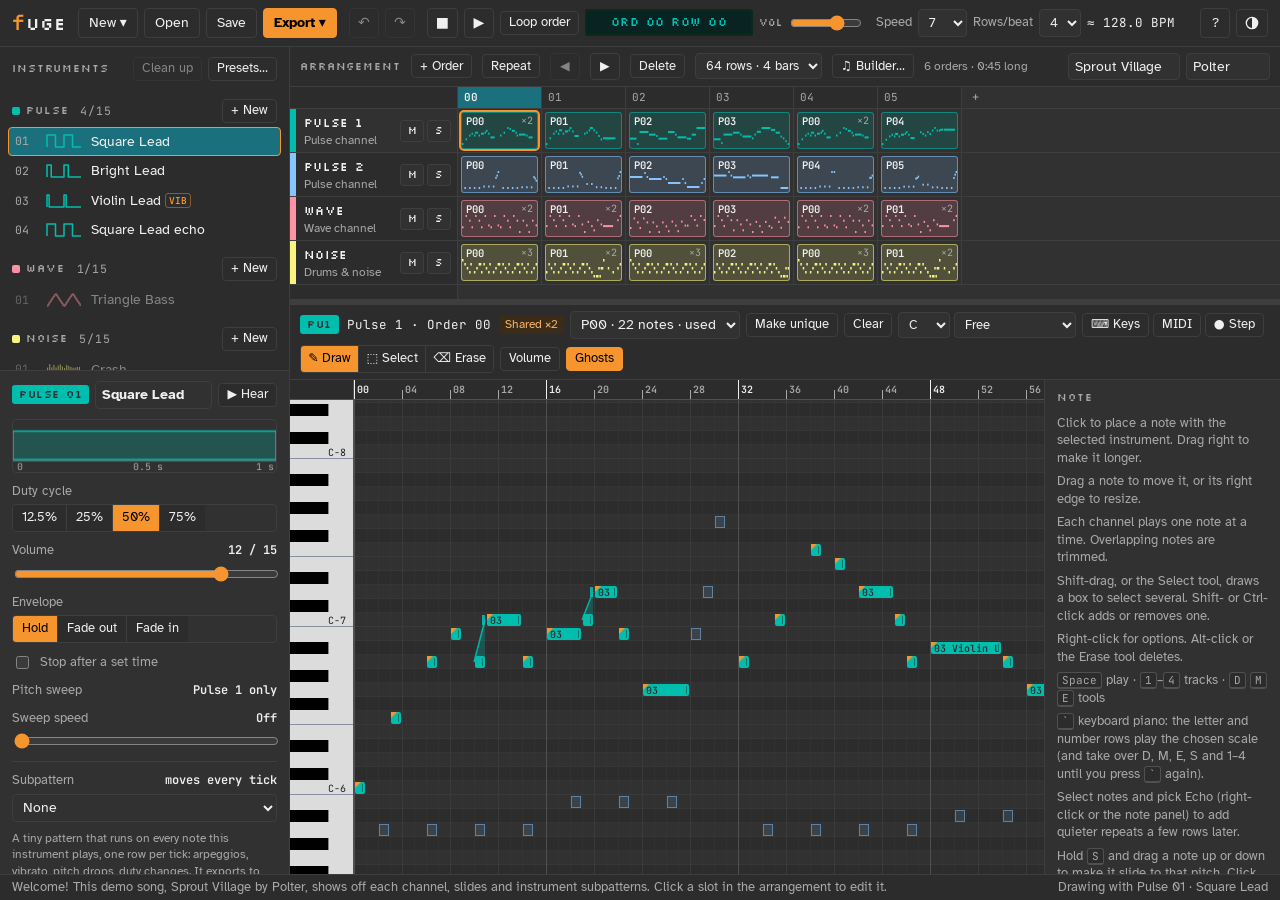
==== commit abbdf1ee: "Added MIDI Controller support" ====
--- a/index.html
+++ b/index.html
@@ -1 +1 @@
-<!doctype html> <html lang="en"> <head> <meta charset="utf-8"> <meta name="viewport" content="width=device-width,initial-scale=1"> <title>fUGE</title> <link rel="stylesheet" href="css/style.css"> </head> <body> <div class="app"> <header class="topbar"> <div class="brand" title="subterfUGE: a Game Boy music maker"><span>f</span>UGE</div> <span class="mode-chip" id="modeChip" hidden title="This project is a set of sound effects">SFX</span> <div class="group"> <button class="btn" id="btnNew" type="button">New ▾</button> <button class="btn" id="btnOpen" type="button">Open</button> <button class="btn" id="btnSave" type="button" title="Save project (Ctrl+S). Shift-click or Ctrl+Shift+S to save a copy.">Save</button> <button class="btn accent" id="btnExport" type="button" title="Export (Ctrl+E for the main format)">Export ▾</button> <input type="file" id="fileInput" accept=".json,application/json,.mid,.midi,audio/midi,audio/x-midi" hidden> </div> <div class="group"> <button class="btn icon" id="btnUndo" type="button" title="Undo (Ctrl+Z)" aria-label="Undo">↶</button> <button class="btn icon" id="btnRedo" type="button" title="Redo (Ctrl+Shift+Z)" aria-label="Redo">↷</button> </div> <div class="group"> <button class="btn icon" id="btnStop" type="button" title="Stop" aria-label="Stop">■</button> <button class="btn icon" id="btnPlay" type="button" title="Play (Space)" aria-label="Play">▶</button> <button class="btn small" id="btnLoop" type="button" aria-pressed="false" title="Loop the selected order">Loop order</button> <div class="lcd" id="lcd">ORD 00 ROW 00</div> <label class="vol" title="Output volume"><span aria-hidden="true">VOL</span><input type="range" id="volume" min="0" max="100" value="70" aria-label="Output volume"></label> </div> <div class="group tempo"> <label>Speed <select id="speed" title="Ticks per row. Lower is faster."></select></label> <label>Rows/beat <select id="rpb"></select></label> <span class="bpm" id="bpm"></span> </div> <div class="spacer"></div> <div class="group"> <button class="btn icon" id="btnHelp" type="button" title="Help and docs (F1)" aria-label="Open the docs">?</button> <button class="btn icon" id="btnTheme" type="button" title="Theme: light, dark, slate, able or able dark" aria-label="Choose a theme"><svg width="14" height="14" viewBox="0 0 16 16" aria-hidden="true"><circle cx="8" cy="8" r="6.5" fill="none" stroke="currentColor" stroke-width="1.5"/><path d="M8 1.5a6.5 6.5 0 0 1 0 13z" fill="currentColor"/></svg></button> </div> </header> <aside class="sidebar" aria-label="Instruments"> <div class="side-head"> <p class="label">Instruments</p> <div class="side-btns"> <button class="btn small" id="btnClean" type="button" title="Remove the instruments that no note uses">Clean up</button> <button class="btn small" id="btnPresets" type="button">Presets…</button> </div> </div> <div class="inst-list" id="instList"></div> <div class="editor" id="instEditor"></div> </aside> <main class="main" id="main"> <section class="arrange" aria-label="Arrangement"> <div class="bar"> <p class="label" id="arrLabel">Arrangement</p> <button class="btn small" id="ordAdd" type="button" title="Insert an empty order after the selected one">+ Order</button> <button class="btn small" id="ordDup" type="button" title="Repeat the selected order">Repeat</button> <button class="btn small icon" id="ordLeft" type="button" title="Move order left" aria-label="Move order left">◀</button> <button class="btn small icon" id="ordRight" type="button" title="Move order right" aria-label="Move order right">▶</button> <button class="btn small" id="ordDel" type="button" title="Delete the selected order">Delete</button> <select id="ordRows" aria-label="Length of the selected order" title="How many rows the selected order plays before moving on"></select> <button class="btn small" id="ordBuild" type="button" title="Build this order's patterns from a chord progression and the pattern library">♫ Builder…</button> <span class="hint" id="arrInfo"></span> <div class="spacer"></div> <div class="group meta"> <input type="text" id="songName" maxlength="60" placeholder="Song name" aria-label="Song name"> <input type="text" id="songArtist" maxlength="60" placeholder="Artist" aria-label="Artist"> </div> </div> <div class="arr-body"> <div class="track-heads" id="trackHeads"></div> <div class="lanes-scroll" id="lanesScroll"> <div class="lanes" id="lanes"></div> </div> </div> </section> <div class="splitter" id="splitter" role="separator" aria-orientation="horizontal" aria-label="Resize arrangement"></div> <section class="pattern" aria-label="Pattern editor"> <div class="bar"> <div class="pat-title" id="patTitle"></div> <div class="sfx-ctl" id="sfxCtl" hidden> <input type="text" id="sfxName" maxlength="32" aria-label="Sound effect name" title="Sound effect name"> <select id="sfxRows" aria-label="Sound effect length" title="Length in rows"></select> <span class="hint" id="sfxDur"></span> </div> <select id="patSelect" aria-label="Pattern in this slot"></select> <button class="btn small" id="patUnique" type="button" title="Copy this pattern so edits only affect this slot">Make unique</button> <button class="btn small" id="patClear" type="button">Clear</button> <div class="scale-ctl" title="Darken the rows that aren't in this scale"> <select id="scaleRoot" aria-label="Scale key"></select> <select id="scaleName" aria-label="Scale"></select> </div> <div class="kb-ctl"> <button class="btn small" id="btnKb" type="button" aria-pressed="false" title="Keyboard piano (`): play the chosen scale on your computer keyboard">⌨ Keys</button> <span class="kb-oct" id="kbOct" hidden> <button class="btn small icon" id="kbDown" type="button" title="Lower octave" aria-label="Lower octave">−</button> <span id="kbBase" title="The note on the Z key, the lowest you can play"></span> <button class="btn small icon" id="kbUp" type="button" title="Higher octave" aria-label="Higher octave">+</button> </span> </div> <div class="spacer"></div> <div class="seg" role="group" aria-label="Tool"> <button type="button" id="toolDraw" aria-pressed="true" title="Draw (D)">✎ Draw</button> <button type="button" id="toolSelect" aria-pressed="false" title="Select (M). Drag a box around notes.">⬚ Select</button> <button type="button" id="toolErase" aria-pressed="false" title="Erase (E)">⌫ Erase</button> </div> <button class="btn small" id="btnAuto" type="button" aria-pressed="false" title="Volume automation (Shift+V)">Volume</button> <button class="btn small" id="btnGhost" type="button" aria-pressed="true" title="Show the other channels faintly">Ghosts</button> </div> <div class="roll-wrap"> <div class="roll-area"> <div class="roll-scroll" id="rollScroll"> <div class="roll-inner" id="rollInner"> <div class="corner"></div> <canvas class="ruler" id="ruler" title="Click to set where playback starts"></canvas> <canvas class="keys" id="keys"></canvas> <canvas id="roll"></canvas> <div class="playhead" id="rollHead"></div> <div class="auto-corner" id="autoCorner" hidden><b>Volume</b><span id="autoVal"></span></div> <canvas class="auto" id="auto" hidden title="Volume automation. Click to add a point, drag to move it, double-click or Alt-click to remove it."></canvas> </div> </div> <div class="roll-empty" id="rollEmpty" hidden></div> </div> <aside class="inspector" id="inspector" aria-label="Note inspector"></aside> </div> </section> </main> <footer class="statusbar"> <span id="status" role="status"></span> <span id="drawHint"></span> </footer> </div> <div class="modal" id="presetModal" role="dialog" aria-modal="true" aria-labelledby="presetTitle"> <div class="dialog"> <div class="dialog-head"> <h2 id="presetTitle">Instrument presets</h2> <button class="btn small" id="presetClose" type="button">Close</button> </div> <div class="dialog-tabs" id="presetTabs"></div> <div class="preset-grid" id="presetGrid"></div> </div> </div> <div class="modal" id="infoModal" role="dialog" aria-modal="true" aria-labelledby="infoTitle"> <div class="dialog info-dialog"> <div class="dialog-head"> <h2 id="infoTitle"></h2> <button class="btn small" id="infoClose" type="button">OK</button> </div> <div class="info-body" id="infoBody"></div> </div> </div> <div class="modal" id="builderModal" role="dialog" aria-modal="true" aria-labelledby="bldTitle"> <div class="dialog builder-dialog"> <div class="dialog-head"> <h2 id="bldTitle">Pattern builder</h2> <span class="hint bld-where" id="bldWhere"></span> <button class="btn small" id="bldClose" type="button">Close</button> </div> <div class="bld-body"> <section class="bld-sec"> <div class="bld-row"> <p class="label">Chords</p> <input type="text" id="bldProg" placeholder="Up to 8 chords, e.g. C Am F G7 or I vi IV V, then Enter" aria-label="Chord progression" spellcheck="false"> <span class="hint" id="bldProgMsg" role="status"></span> </div> <div class="bld-row bld-guide-head"> <p class="label">Guide</p> <select id="bldKey" aria-label="Guide key"></select> <select id="bldScale" aria-label="Guide scale"></select> <label class="bld-check"><input type="checkbox" id="bldMore"> 7ths and sus</label> <button class="btn small accent" id="bldUse" type="button" hidden>Use</button> <span class="hint" id="bldGuideHint"></span> </div> <div class="bld-guide" id="bldGuide"></div> <canvas id="bldStrip" tabindex="0" aria-label="Chord strip: click to place a chord, drag a chord to move it, right-click to remove it"></canvas> <div class="bld-chord" id="bldChord"></div> </section> <section class="bld-sec"> <div class="bld-row"> <p class="label">Layers</p> <button class="btn small" id="bldAdd" type="button">+ Layer</button> </div> <div class="bld-layers" id="bldLayers"></div> </section> <section class="bld-sec"> <canvas id="bldRoll" aria-label="Preview of the notes the builder will write"></canvas> </section> </div> <div class="bld-foot"> <button class="btn" id="bldPlay" type="button">▶ Play</button> <label class="bld-check"><input type="checkbox" id="bldOthers" checked="checked"> Hear the order's other channels</label> <div class="spacer"></div> <span class="hint" id="bldNote"></span> <button class="btn accent" id="bldApply" type="button">Apply</button> </div> </div> </div> <div class="modal" id="waveModal" role="dialog" aria-modal="true" aria-labelledby="waveTitle"> <div class="dialog info-dialog wave-dialog"> <div class="dialog-head"> <h2 id="waveTitle">Waveform values</h2> <button class="btn small" id="waveCancel" type="button">Cancel</button> </div> <div class="info-body"> <p>32 values from 0 to 15, separated by spaces or commas. A hUGETracker hex string like <code>0123…</code> works too.</p> <textarea id="waveText" rows="3" spellcheck="false" aria-label="Waveform values"></textarea> <div class="wave-check"> <canvas id="wavePreview" aria-hidden="true"></canvas> <span id="waveMsg" role="status"></span> </div> <div class="wave-actions"> <button class="btn accent" id="waveApply" type="button">Apply</button> </div> </div> </div> </div> <div class="toast" id="toast" role="alert"></div> <script src="js/fuge.js"></script> </body> </html> +<!doctype html> <html lang="en"> <head> <meta charset="utf-8"> <meta name="viewport" content="width=device-width,initial-scale=1"> <title>fUGE</title> <link rel="stylesheet" href="css/style.css"> </head> <body> <div class="app"> <header class="topbar"> <div class="brand" title="subterfUGE: a Game Boy music maker"><span>f</span>UGE</div> <span class="mode-chip" id="modeChip" hidden title="This project is a set of sound effects">SFX</span> <div class="group"> <button class="btn" id="btnNew" type="button">New ▾</button> <button class="btn" id="btnOpen" type="button">Open</button> <button class="btn" id="btnSave" type="button" title="Save project (Ctrl+S). Shift-click or Ctrl+Shift+S to save a copy.">Save</button> <button class="btn accent" id="btnExport" type="button" title="Export (Ctrl+E for the main format)">Export ▾</button> <input type="file" id="fileInput" accept=".json,application/json,.mid,.midi,audio/midi,audio/x-midi" hidden> </div> <div class="group"> <button class="btn icon" id="btnUndo" type="button" title="Undo (Ctrl+Z)" aria-label="Undo">↶</button> <button class="btn icon" id="btnRedo" type="button" title="Redo (Ctrl+Shift+Z)" aria-label="Redo">↷</button> </div> <div class="group"> <button class="btn icon" id="btnStop" type="button" title="Stop" aria-label="Stop">■</button> <button class="btn icon" id="btnPlay" type="button" title="Play (Space)" aria-label="Play">▶</button> <button class="btn small" id="btnLoop" type="button" aria-pressed="false" title="Loop the selected order">Loop order</button> <div class="lcd" id="lcd">ORD 00 ROW 00</div> <label class="vol" title="Output volume"><span aria-hidden="true">VOL</span><input type="range" id="volume" min="0" max="100" value="70" aria-label="Output volume"></label> </div> <div class="group tempo"> <label>Speed <select id="speed" title="Ticks per row. Lower is faster."></select></label> <label>Rows/beat <select id="rpb"></select></label> <span class="bpm" id="bpm"></span> </div> <div class="spacer"></div> <div class="group"> <button class="btn icon" id="btnHelp" type="button" title="Help and docs (F1)" aria-label="Open the docs">?</button> <button class="btn icon" id="btnTheme" type="button" title="Theme: match system, light, dark, slate, able or able dark (the default)" aria-label="Choose a theme"><svg width="14" height="14" viewBox="0 0 16 16" aria-hidden="true"><circle cx="8" cy="8" r="6.5" fill="none" stroke="currentColor" stroke-width="1.5"/><path d="M8 1.5a6.5 6.5 0 0 1 0 13z" fill="currentColor"/></svg></button> </div> </header> <aside class="sidebar" aria-label="Instruments"> <div class="side-head"> <p class="label">Instruments</p> <div class="side-btns"> <button class="btn small" id="btnClean" type="button" title="Remove the instruments that no note uses">Clean up</button> <button class="btn small" id="btnPresets" type="button">Presets…</button> </div> </div> <div class="inst-list" id="instList"></div> <div class="editor" id="instEditor"></div> </aside> <main class="main" id="main"> <section class="arrange" aria-label="Arrangement"> <div class="bar"> <p class="label" id="arrLabel">Arrangement</p> <button class="btn small" id="ordAdd" type="button" title="Insert an empty order after the selected one">+ Order</button> <button class="btn small" id="ordDup" type="button" title="Repeat the selected order">Repeat</button> <button class="btn small icon" id="ordLeft" type="button" title="Move order left" aria-label="Move order left">◀</button> <button class="btn small icon" id="ordRight" type="button" title="Move order right" aria-label="Move order right">▶</button> <button class="btn small" id="ordDel" type="button" title="Delete the selected order">Delete</button> <select id="ordRows" aria-label="Length of the selected order" title="How many rows the selected order plays before moving on"></select> <button class="btn small" id="ordBuild" type="button" title="Build this order's patterns from a chord progression and the pattern library">♫ Builder…</button> <span class="hint" id="arrInfo"></span> <div class="spacer"></div> <div class="group meta"> <input type="text" id="songName" maxlength="60" placeholder="Song name" aria-label="Song name"> <input type="text" id="songArtist" maxlength="60" placeholder="Artist" aria-label="Artist"> </div> </div> <div class="arr-body"> <div class="track-heads" id="trackHeads"></div> <div class="lanes-scroll" id="lanesScroll"> <div class="lanes" id="lanes"></div> </div> </div> </section> <div class="splitter" id="splitter" role="separator" aria-orientation="horizontal" aria-label="Resize arrangement"></div> <section class="pattern" aria-label="Pattern editor"> <div class="bar"> <div class="pat-title" id="patTitle"></div> <div class="sfx-ctl" id="sfxCtl" hidden> <input type="text" id="sfxName" maxlength="32" aria-label="Sound effect name" title="Sound effect name"> <select id="sfxRows" aria-label="Sound effect length" title="Length in rows"></select> <span class="hint" id="sfxDur"></span> </div> <select id="patSelect" aria-label="Pattern in this slot"></select> <button class="btn small" id="patUnique" type="button" title="Copy this pattern so edits only affect this slot">Make unique</button> <button class="btn small" id="patClear" type="button">Clear</button> <div class="scale-ctl" title="Darken the rows that aren't in this scale"> <select id="scaleRoot" aria-label="Scale key"></select> <select id="scaleName" aria-label="Scale"></select> </div> <div class="kb-ctl"> <button class="btn small" id="btnKb" type="button" aria-pressed="false" title="Keyboard piano (`): play the chosen scale on your computer keyboard">⌨ Keys</button> <span class="kb-oct" id="kbOct" hidden> <button class="btn small icon" id="kbDown" type="button" title="Lower octave" aria-label="Lower octave">−</button> <span id="kbBase" title="The note on the Z key, the lowest you can play"></span> <button class="btn small icon" id="kbUp" type="button" title="Higher octave" aria-label="Higher octave">+</button> </span> <button class="btn small" id="btnMidi" type="button" aria-pressed="false" title="MIDI controller: play the current instrument from a MIDI keyboard or pads, and step-enter notes">MIDI</button> <button class="btn small" id="btnStep" type="button" aria-pressed="false" title="Step input: notes you play on the keyboard piano or a MIDI controller are written at the marker on the ruler, which then moves on">● Step</button> <select id="stepLen" aria-label="Note length and step size" title="Note length, and how far the marker moves after each note" hidden></select> </div> <div class="spacer"></div> <div class="seg" role="group" aria-label="Tool"> <button type="button" id="toolDraw" aria-pressed="true" title="Draw (D)">✎ Draw</button> <button type="button" id="toolSelect" aria-pressed="false" title="Select (M). Drag a box around notes.">⬚ Select</button> <button type="button" id="toolErase" aria-pressed="false" title="Erase (E)">⌫ Erase</button> </div> <button class="btn small" id="btnAuto" type="button" aria-pressed="false" title="Volume automation (Shift+V)">Volume</button> <button class="btn small" id="btnGhost" type="button" aria-pressed="true" title="Show the other channels faintly">Ghosts</button> </div> <div class="roll-wrap"> <div class="roll-area"> <div class="roll-scroll" id="rollScroll"> <div class="roll-inner" id="rollInner"> <div class="corner"></div> <canvas class="ruler" id="ruler" title="Click to set where playback starts"></canvas> <canvas class="keys" id="keys"></canvas> <canvas id="roll"></canvas> <div class="playhead" id="rollHead"></div> <div class="auto-corner" id="autoCorner" hidden><b>Volume</b><span id="autoVal"></span></div> <canvas class="auto" id="auto" hidden title="Volume automation. Click to add a point, drag to move it, double-click or Alt-click to remove it."></canvas> </div> </div> <div class="roll-empty" id="rollEmpty" hidden></div> </div> <aside class="inspector" id="inspector" aria-label="Note inspector"></aside> </div> </section> </main> <footer class="statusbar"> <span id="status" role="status"></span> <span id="drawHint"></span> </footer> </div> <div class="modal" id="presetModal" role="dialog" aria-modal="true" aria-labelledby="presetTitle"> <div class="dialog"> <div class="dialog-head"> <h2 id="presetTitle">Instrument presets</h2> <button class="btn small" id="presetClose" type="button">Close</button> </div> <div class="dialog-tabs" id="presetTabs"></div> <div class="preset-grid" id="presetGrid"></div> </div> </div> <div class="modal" id="infoModal" role="dialog" aria-modal="true" aria-labelledby="infoTitle"> <div class="dialog info-dialog"> <div class="dialog-head"> <h2 id="infoTitle"></h2> <button class="btn small" id="infoClose" type="button">OK</button> </div> <div class="info-body" id="infoBody"></div> </div> </div> <div class="modal" id="builderModal" role="dialog" aria-modal="true" aria-labelledby="bldTitle"> <div class="dialog builder-dialog"> <div class="dialog-head"> <h2 id="bldTitle">Pattern builder</h2> <span class="hint bld-where" id="bldWhere"></span> <button class="btn small" id="bldClose" type="button">Close</button> </div> <div class="bld-body"> <section class="bld-sec"> <div class="bld-row"> <p class="label">Chords</p> <input type="text" id="bldProg" placeholder="Up to 8 chords, e.g. C Am F G7 or I vi IV V, then Enter" aria-label="Chord progression" spellcheck="false"> <span class="hint" id="bldProgMsg" role="status"></span> </div> <div class="bld-row bld-guide-head"> <p class="label">Guide</p> <select id="bldKey" aria-label="Guide key"></select> <select id="bldScale" aria-label="Guide scale"></select> <label class="bld-check"><input type="checkbox" id="bldMore"> 7ths and sus</label> <button class="btn small accent" id="bldUse" type="button" hidden>Use</button> <span class="hint" id="bldGuideHint"></span> </div> <div class="bld-guide" id="bldGuide"></div> <canvas id="bldStrip" tabindex="0" aria-label="Chord strip: click to place a chord, drag a chord to move it, right-click to remove it"></canvas> <div class="bld-chord" id="bldChord"></div> </section> <section class="bld-sec"> <div class="bld-row"> <p class="label">Layers</p> <button class="btn small" id="bldAdd" type="button">+ Layer</button> </div> <div class="bld-layers" id="bldLayers"></div> </section> <section class="bld-sec"> <canvas id="bldRoll" aria-label="Preview of the notes the builder will write"></canvas> </section> </div> <div class="bld-foot"> <button class="btn" id="bldPlay" type="button">▶ Play</button> <label class="bld-check"><input type="checkbox" id="bldOthers" checked="checked"> Hear the order's other channels</label> <div class="spacer"></div> <span class="hint" id="bldNote"></span> <button class="btn accent" id="bldApply" type="button">Apply</button> </div> </div> </div> <div class="modal" id="waveModal" role="dialog" aria-modal="true" aria-labelledby="waveTitle"> <div class="dialog info-dialog wave-dialog"> <div class="dialog-head"> <h2 id="waveTitle">Waveform values</h2> <button class="btn small" id="waveCancel" type="button">Cancel</button> </div> <div class="info-body"> <p>32 values from 0 to 15, separated by spaces or commas. A hUGETracker hex string like <code>0123…</code> works too.</p> <textarea id="waveText" rows="3" spellcheck="false" aria-label="Waveform values"></textarea> <div class="wave-check"> <canvas id="wavePreview" aria-hidden="true"></canvas> <span id="waveMsg" role="status"></span> </div> <div class="wave-actions"> <button class="btn accent" id="waveApply" type="button">Apply</button> </div> </div> </div> </div> <div class="toast" id="toast" role="alert"></div> <script src="js/fuge.js"></script> </body> </html> 
--- a/css/style.css
+++ b/css/style.css
@@ -1 +1 @@
-@font-face{font-family:Silkscreen;font-style:normal;font-weight:400;font-display:swap;src:url("../fonts/silkscreen-latin-400-normal.woff2") format("woff2")}@font-face{font-family:"Atkinson Hyperlegible";font-style:normal;font-weight:400;font-display:swap;src:url("../fonts/atkinson-hyperlegible-latin-400-normal.woff2") format("woff2")}@font-face{font-family:"Atkinson Hyperlegible";font-style:normal;font-weight:700;font-display:swap;src:url("../fonts/atkinson-hyperlegible-latin-700-normal.woff2") format("woff2")}@font-face{font-family:"JetBrains Mono";font-style:normal;font-weight:400;font-display:swap;src:url("../fonts/jetbrains-mono-latin-400-normal.woff2") format("woff2")}@font-face{font-family:"JetBrains Mono";font-style:normal;font-weight:600;font-display:swap;src:url("../fonts/jetbrains-mono-latin-600-normal.woff2") format("woff2")}:root{--bg:#e6e8ee;--panel:#ffffff;--panel-2:#f3f4f8;--ink:#1b1e2b;--muted:#5d6377;--line:#d2d6e0;--line-strong:#b9bfcd;--accent:#a3245b;--accent-ink:#ffffff;--accent-soft:#f6e3eb;--ch1:#187a82;--ch2:#3554c4;--ch3:#7a3cae;--ch4:#a95a16;--roll-bg:#f7f8fb;--roll-alt:#eceef4;--roll-out:#c4c8d4;--roll-beat:#d9dde8;--roll-bar:#a9b0c2;--key-white:#ffffff;--key-black:#2b2f3d;--dim:#a7adbd;--warn-bg:#fff4e0;--warn-ink:#7a4a00;--lcd-bg:#9bbc0f;--lcd-ink:#0f380f;--danger:#c43a3a;--f-display:"Silkscreen","Courier New",monospace;--f-body:"Atkinson Hyperlegible",system-ui,-apple-system,"Segoe UI",sans-serif;--f-mono:"JetBrains Mono",ui-monospace,"SFMono-Regular",Menlo,Consolas,monospace;color-scheme:light}@media (prefers-color-scheme:dark){:root:not([data-theme=light]){--bg:#101218;--panel:#1a1d27;--panel-2:#151821;--ink:#e4e7f0;--muted:#959cb0;--line:#2b2f3e;--line-strong:#3a3f52;--accent:#e2598f;--accent-ink:#16080e;--accent-soft:#3a1a29;--ch1:#55c4cb;--ch2:#8aa3ff;--ch3:#bd90ea;--ch4:#e8a160;--roll-bg:#1c1f2a;--roll-alt:#171a23;--roll-out:#0d0f15;--roll-beat:#252a38;--roll-bar:#3d4459;--key-white:#c9cdd8;--key-black:#1d2029;--dim:#4c5266;--warn-bg:#2f2512;--warn-ink:#f0c87a;--lcd-bg:#8bac0f;--lcd-ink:#0f380f;--danger:#ff7272;color-scheme:dark}}:root[data-theme=dark]{--bg:#101218;--panel:#1a1d27;--panel-2:#151821;--ink:#e4e7f0;--muted:#959cb0;--line:#2b2f3e;--line-strong:#3a3f52;--accent:#e2598f;--accent-ink:#16080e;--accent-soft:#3a1a29;--ch1:#55c4cb;--ch2:#8aa3ff;--ch3:#bd90ea;--ch4:#e8a160;--roll-bg:#1c1f2a;--roll-alt:#171a23;--roll-out:#0d0f15;--roll-beat:#252a38;--roll-bar:#3d4459;--key-white:#c9cdd8;--key-black:#1d2029;--dim:#4c5266;--warn-bg:#2f2512;--warn-ink:#f0c87a;--lcd-bg:#8bac0f;--lcd-ink:#0f380f;--danger:#ff7272;color-scheme:dark}:root[data-theme=slate]{--bg:#262b33;--panel:#323843;--panel-2:#2c323b;--ink:#e8ecf2;--muted:#a6aebb;--line:#434a57;--line-strong:#555e6d;--accent:#ff9e8a;--accent-ink:#2a1510;--accent-soft:#4b3c3d;--ch1:#7fe0c4;--ch2:#8fc3ff;--ch3:#c9a8ff;--ch4:#ffc58c;--roll-bg:#2f353f;--roll-alt:#2a2f38;--roll-out:#20242b;--roll-beat:#3b424e;--roll-bar:#5a6475;--key-white:#d9dee7;--key-black:#262a32;--dim:#5b6372;--warn-bg:#3e3526;--warn-ink:#ffd894;--lcd-bg:#9bbc0f;--lcd-ink:#0f380f;--danger:#ff8f8f;color-scheme:dark}:root[data-theme=able]{--bg:#2c2c2c;--panel:#505050;--panel-2:#464646;--ink:#f0f0f0;--muted:#c8c8c8;--line:#424242;--line-strong:#313131;--accent:#f6952e;--accent-ink:#000000;--accent-soft:#1b707d;--ch1:#00beae;--ch2:#86c4fe;--ch3:#ff91a4;--ch4:#faf47f;--roll-bg:#5a5a5a;--roll-alt:#535353;--roll-out:#3c3c3c;--roll-beat:#4c4c4c;--roll-bar:#313131;--key-white:#dcdcdc;--key-black:#2c2c2c;--dim:#7c7c7c;--warn-bg:#5c4a30;--warn-ink:#ffd09a;--lcd-bg:#082322;--lcd-ink:#00beae;--danger:#ff8a7e;color-scheme:dark}:root[data-theme=able-dark]{--bg:#000000;--panel:#2c2c2c;--panel-2:#313131;--ink:#f0f0f0;--muted:#a8a8a8;--line:#3e3e3e;--line-strong:#505050;--accent:#f6952e;--accent-ink:#000000;--accent-soft:#1b707d;--ch1:#00beae;--ch2:#86c4fe;--ch3:#ff91a4;--ch4:#faf47f;--roll-bg:#313131;--roll-alt:#2c2c2c;--roll-out:#1e1e1e;--roll-beat:#3a3a3a;--roll-bar:#505050;--key-white:#dcdcdc;--key-black:#000000;--dim:#5c5c5c;--warn-bg:#3a2c18;--warn-ink:#f6b56a;--lcd-bg:#082322;--lcd-ink:#00beae;--danger:#ff6f61;color-scheme:dark}:root[data-theme=able-dark] .btn[aria-pressed=true],:root[data-theme=able] .btn[aria-pressed=true]{background:var(--accent);border-color:var(--accent);color:var(--accent-ink)}:root[data-theme=able-dark] .ord-num.active,:root[data-theme=able] .ord-num.active{color:var(--ink)}:root[data-theme=able-dark] .slot .clip .pid,:root[data-theme=able] .slot .clip .pid{color:var(--ink)}:root[data-theme=able-dark] :focus-visible,:root[data-theme=able] :focus-visible{outline-color:#1f79c5}[hidden]{display:none!important}*{box-sizing:border-box}body,html{margin:0;height:100%}body{background:var(--bg);color:var(--ink);font-family:var(--f-body);font-size:14px;line-height:1.4;overflow:hidden}button,input,select{font:inherit;color:var(--ink)}button{cursor:pointer}button:focus-visible,input:focus-visible,select:focus-visible{outline:2px solid var(--accent);outline-offset:1px}.label{font-family:var(--f-display);font-size:11px;letter-spacing:.08em;text-transform:uppercase;color:var(--muted);margin:0}.btn{border:1px solid var(--line);background:var(--panel);border-radius:4px;padding:4px 10px;min-height:28px;display:inline-flex;align-items:center;gap:6px;white-space:nowrap}.btn:hover{border-color:var(--muted)}input:disabled,select:disabled{opacity:.45;cursor:default}.btn:disabled{opacity:.45;cursor:default}.btn.accent{background:var(--accent);border-color:var(--accent);color:var(--accent-ink);font-weight:700}.btn.accent:hover{filter:brightness(1.08)}.btn.small{min-height:24px;padding:2px 8px;font-size:12.5px}.btn.icon{padding:4px 8px;min-width:30px;justify-content:center}.btn[aria-pressed=true]{background:var(--accent-soft);border-color:var(--accent);color:var(--accent)}.seg{display:inline-flex;max-width:100%;border:1px solid var(--line);border-radius:4px;overflow:hidden}.seg button{border:0;background:var(--panel);padding:3px 9px;min-height:26px;font-size:12.5px;border-left:1px solid var(--line)}.seg button:first-child{border-left:0}.seg button[aria-pressed=true]{background:var(--accent);color:var(--accent-ink)}input[type=number],input[type=text],select{background:var(--panel-2);border:1px solid var(--line);border-radius:4px;padding:3px 6px;min-height:28px;min-width:0}input[type=range]{accent-color:var(--accent);width:100%;min-width:0}.app{height:100vh;height:100dvh;display:grid;grid-template-columns:290px minmax(0,1fr);grid-template-rows:auto minmax(0,1fr) auto;grid-template-areas:"top top" "side main" "status status"}.topbar{grid-area:top;display:flex;flex-wrap:wrap;align-items:center;gap:8px 12px;padding:8px 12px;background:var(--panel);border-bottom:1px solid var(--line)}.brand{font-family:var(--f-display);font-size:18px;letter-spacing:.02em;white-space:nowrap}.brand span{color:var(--accent);font-family:var(--f-mono);font-weight:600;font-size:21px;letter-spacing:-.02em;margin-right:1px}.scale-ctl{display:flex;gap:4px}.scale-ctl select{min-height:26px;font-size:12.5px}#scaleName{width:122px}.kb-ctl,.kb-oct{display:flex;align-items:center;gap:4px}.kb-oct[hidden]{display:none}.kb-oct .btn.icon{min-width:24px;padding:2px 6px}#kbBase{font-family:var(--f-mono);font-size:12px;min-width:30px;text-align:center;white-space:nowrap}#ordRows{min-height:26px;font-size:12.5px}#ordRows[hidden]{display:none}#patSelect{max-width:170px}.mode-chip{font-family:var(--f-display);font-size:11px;letter-spacing:.06em;padding:2px 7px;border-radius:3px;background:var(--accent);color:var(--accent-ink);margin-left:-6px}.mode-chip[hidden],.sfx-ctl[hidden]{display:none}.sfx-ctl{display:flex;align-items:center;gap:6px}.sfx-ctl input{width:140px;font-weight:700}.ord-num.sfx{overflow:hidden;text-overflow:ellipsis;white-space:nowrap;font-family:var(--f-body);font-size:11.5px}.group{display:flex;align-items:center;gap:6px;flex-wrap:wrap}.lcd{font-family:var(--f-display);font-size:12px;background:var(--lcd-bg);color:var(--lcd-ink);border-radius:3px;padding:5px 10px;min-width:168px;text-align:center;box-shadow:inset 0 0 0 2px rgba(15,56,15,.35);font-variant-numeric:tabular-nums;letter-spacing:.04em}.vol{display:inline-flex;align-items:center;gap:6px;font-family:var(--f-display);font-size:10px;color:var(--muted)}.vol input{width:72px}.preset-actions{grid-column:1/-1;display:flex;gap:6px;justify-content:flex-end;margin-top:4px}.tempo label{display:inline-flex;align-items:center;gap:6px;font-size:12.5px;color:var(--muted)}.bpm{font-family:var(--f-mono);font-size:12.5px;color:var(--ink);font-variant-numeric:tabular-nums}.meta input{width:150px;min-height:26px}.meta #songArtist{width:104px}.spacer{flex:1}.sidebar{grid-area:side;background:var(--panel);border-right:1px solid var(--line);display:grid;grid-template-rows:auto minmax(150px,1fr) auto;grid-template-columns:minmax(0,1fr);min-height:0;min-width:0}.side-head{display:flex;align-items:center;justify-content:space-between;padding:10px 12px 6px}.inst-list{overflow-y:auto;padding:0 8px 8px;min-height:0}.inst-group{margin-top:8px}.inst-group-head{display:flex;align-items:center;justify-content:space-between;padding:4px 4px}.inst-group-head .count{font-family:var(--f-mono);font-size:11.5px;color:var(--muted);margin-left:6px}.inst-group-head .label{display:flex;align-items:center;gap:6px}.kind-dot{width:8px;height:8px;border-radius:2px;display:inline-block}.inst{width:100%;display:grid;grid-template-columns:22px 38px minmax(0,1fr);align-items:center;gap:8px;padding:4px 6px;border:1px solid transparent;border-radius:4px;background:0 0;text-align:left}.inst:hover{background:var(--panel-2)}.inst.active{background:var(--accent-soft);border-color:var(--accent)}.inst.dim{opacity:.45}.inst .num{font-family:var(--f-mono);font-size:11.5px;color:var(--muted)}.inst .ifx{font-family:var(--f-mono);font-size:9.5px;font-weight:600;color:var(--accent);border:1px solid color-mix(in srgb,var(--accent) 45%,transparent);border-radius:3px;padding:0 3px;vertical-align:1px}.inst .name{overflow:hidden;text-overflow:ellipsis;white-space:nowrap}.inst canvas{width:38px;height:18px;display:block}.empty-note{font-size:12.5px;color:var(--muted);padding:2px 6px 4px;margin:0}.editor{border-top:1px solid var(--line);padding:10px 12px 12px;display:grid;gap:10px;background:var(--panel-2);max-height:56vh;overflow-y:auto;grid-template-columns:minmax(0,1fr);min-width:0}.editor-head{display:flex;align-items:center;gap:6px}.editor-head input{flex:1;font-weight:700}.field{display:grid;gap:4px}.field>span{font-size:12.5px;color:var(--muted);display:flex;justify-content:space-between;gap:8px}.field>span b{font-family:var(--f-mono);font-weight:600;color:var(--ink);font-size:12px}.two{display:grid;grid-template-columns:1fr 1fr;gap:8px}.hint{font-size:12px;color:var(--muted);margin:0}.hint.warn{background:var(--warn-bg);color:var(--warn-ink);border-radius:4px;padding:5px 8px}.preview-canvas{width:100%;height:54px;display:block;background:var(--roll-bg);border:1px solid var(--line);border-radius:4px}.wave-canvas{width:100%;aspect-ratio:2/1;display:block;background:var(--roll-bg);border:1px solid var(--line);border-radius:4px;cursor:crosshair;touch-action:none}.wave-loud{display:flex;align-items:center;justify-content:space-between;gap:8px;font-size:12px;color:var(--muted)}.wave-loud b{color:var(--ink);font-weight:600}.chips{display:flex;flex-wrap:wrap;gap:4px}.sub-sec{display:grid;gap:8px;padding-top:10px;border-top:1px solid var(--line)}.sub-grid{display:grid;gap:2px;font-family:var(--f-mono);font-size:12px}.sub-row{display:grid;grid-template-columns:22px minmax(0,1fr) minmax(0,1.6fr) 36px 36px;gap:3px;align-items:center;border-left:2px solid transparent;padding-left:2px}.sub-row.head{color:var(--muted);font-size:11px}.sub-row .num{color:var(--muted)}.sub-row.in-loop{border-left-color:var(--accent)}.sub-row.loop .num{color:var(--accent);font-weight:600}.sub-row select{min-height:24px;padding:1px 2px;font-size:12px;font-family:var(--f-mono)}.main{grid-area:main;display:grid;grid-template-rows:var(--arr-h,252px) 6px minmax(0,1fr);min-height:0;min-width:0}.arrange{display:grid;grid-template-rows:auto minmax(0,1fr);min-height:0;background:var(--panel)}.bar{display:flex;align-items:center;flex-wrap:wrap;gap:6px 10px;padding:6px 10px;border-bottom:1px solid var(--line);background:var(--panel)}.pattern .bar{column-gap:6px}.pattern .bar .seg button{padding:3px 7px}.arr-body{display:grid;grid-template-columns:168px minmax(0,1fr);min-height:0;overflow-y:auto}.track-heads{border-right:1px solid var(--line);background:var(--panel);position:sticky;left:0}.ord-head,.th-spacer{height:22px;border-bottom:1px solid var(--line)}.track-head{height:44px;display:grid;grid-template-columns:6px minmax(0,1fr) auto;align-items:center;gap:8px;padding-right:6px;border-bottom:1px solid var(--line);cursor:pointer}.track-head.active{background:var(--panel-2)}.track-head .stripe{align-self:stretch}.track-head .tname{font-family:var(--f-display);font-size:12px;letter-spacing:.03em;line-height:1.2}.track-head .tkind{font-size:11.5px;color:var(--muted);font-family:var(--f-body);display:block}.ms{display:flex;gap:3px}.ms button{width:24px;height:22px;border:1px solid var(--line);background:var(--panel-2);border-radius:3px;font-family:var(--f-display);font-size:10px;padding:0}.ms button[aria-pressed=true].m{background:#d64545;border-color:#d64545;color:#fff}.ms button[aria-pressed=true].s{background:#e0b23a;border-color:#e0b23a;color:#2a2000}.lanes-scroll{overflow-x:auto;overflow-y:hidden;min-width:0;background:var(--panel-2)}.lanes{position:relative;width:max-content;min-width:100%}.ord-head{display:flex}.ord-num{width:84px;flex:none;font-family:var(--f-mono);font-size:11px;color:var(--muted);padding:3px 6px;border-right:1px solid var(--line);background:var(--panel);border:0;border-right:1px solid var(--line);text-align:left}.ord-num.active{color:var(--accent);font-weight:600;background:var(--accent-soft)}.ord-add{flex:none;border:0;background:0 0;color:var(--muted);font-family:var(--f-mono);font-size:12px;padding:0 10px}.ord-add:hover{color:var(--accent)}.lane{display:flex;height:44px;border-bottom:1px solid var(--line)}.slot{width:84px;flex:none;padding:3px;border:0;border-right:1px solid var(--line);background:0 0;position:relative}.slot .clip{height:100%;border-radius:3px;position:relative;overflow:hidden;border:1px solid transparent}.slot .clip.filled{background:color-mix(in srgb,var(--c) 18%,var(--panel));border-color:color-mix(in srgb,var(--c) 55%,transparent)}.slot .clip.empty{border:1px dashed var(--line-strong)}.slot .clip canvas{position:absolute;inset:0;width:100%;height:100%}.slot .clip .pid{position:absolute;left:4px;top:1px;font-family:var(--f-mono);font-size:10.5px;font-weight:600;color:var(--c);z-index:1}.slot .clip .ptag{position:absolute;left:34px;top:1px;font-family:var(--f-mono);font-size:10px;font-weight:600;color:var(--ink);padding:0 3px;line-height:13px;border-radius:2px;background:color-mix(in srgb,var(--accent) 20%,transparent);z-index:1}.slot .clip .reuse{position:absolute;right:4px;top:1px;font-family:var(--f-mono);font-size:10px;color:var(--muted);z-index:1}.slot.active .clip{outline:2px solid var(--accent);outline-offset:0}.slot.col .clip.empty{background:color-mix(in srgb,var(--accent) 6%,transparent)}.playline{position:absolute;top:0;left:0;bottom:0;will-change:transform;width:2px;background:var(--accent);pointer-events:none;display:none;z-index:3}.splitter{background:var(--line);cursor:row-resize;touch-action:none}.splitter.drag,.splitter:hover{background:var(--accent)}.pattern{display:grid;grid-template-rows:auto minmax(0,1fr);min-height:0;background:var(--panel)}.pat-title{display:flex;align-items:center;gap:8px;font-size:13px}.chip{font-family:var(--f-display);font-size:11px;letter-spacing:.05em;padding:2px 7px;border-radius:3px;color:var(--panel);background:var(--c)}.pat-title .where{font-family:var(--f-mono);font-size:12.5px}.pat-title .shared{font-size:12px;color:var(--warn-ink);background:var(--warn-bg);border-radius:3px;padding:1px 6px}.roll-wrap{display:grid;grid-template-columns:minmax(0,1fr) 236px;min-height:0}.roll-area{position:relative;display:grid;min-height:0;min-width:0}.roll-scroll{overflow:auto;position:relative;min-height:0;background:var(--roll-bg)}.roll-inner{display:grid;width:max-content;position:relative}.playhead{position:absolute;top:0;left:0;width:2px;background:color-mix(in srgb,var(--accent) 16%,transparent);border-right:2px solid var(--accent);pointer-events:none;z-index:1;display:none;will-change:transform}.roll-inner canvas{display:block}.corner{position:sticky;left:0;top:0;z-index:5;background:var(--panel);border-right:1px solid var(--line-strong);border-bottom:1px solid var(--line-strong)}.ruler{position:sticky;top:0;z-index:3;cursor:pointer}.keys{position:sticky;left:0;z-index:2}#roll{display:block;touch-action:none}.auto-corner{position:sticky;left:0;bottom:0;z-index:5;display:flex;flex-direction:column;justify-content:space-between;gap:4px;padding:8px 6px;background:var(--panel);border-right:1px solid var(--line-strong);border-top:1px solid var(--line-strong);font-family:var(--f-mono);font-size:10px;color:var(--muted);overflow:hidden}.auto-corner b{color:var(--ink);font-weight:600;text-transform:uppercase;letter-spacing:.04em}.auto-corner span{white-space:pre-line;line-height:1.35}.roll-inner canvas.auto{position:sticky;bottom:0;z-index:3;touch-action:none;cursor:crosshair}.roll-empty{position:absolute;left:calc(50% + 32px);top:45%;transform:translate(-50%,-50%);background:var(--panel);border:1px solid var(--line);border-radius:6px;padding:12px 16px;max-width:320px;text-align:center;font-size:13px;color:var(--muted);pointer-events:none;z-index:4}.inspector{border-left:1px solid var(--line);padding:10px 12px;display:grid;align-content:start;gap:10px;overflow-y:auto;background:var(--panel-2)}.inspector .nib{display:grid;grid-template-columns:1fr 1fr;gap:6px}.kbd{font-family:var(--f-mono);font-size:11px;border:1px solid var(--line-strong);border-bottom-width:2px;border-radius:3px;padding:0 4px;background:var(--panel)}.tips{margin:0;padding:0;list-style:none;display:grid;gap:6px;font-size:12.5px;color:var(--muted)}.statusbar{grid-area:status;display:flex;justify-content:space-between;gap:12px;padding:4px 12px;font-size:12.5px;color:var(--muted);background:var(--panel);border-top:1px solid var(--line);min-height:26px}.statusbar #status{overflow:hidden;text-overflow:ellipsis;white-space:nowrap}.toast{position:fixed;left:50%;bottom:44px;transform:translate(-50%,10px);background:var(--ink);color:var(--bg);padding:8px 14px;border-radius:6px;font-size:13px;opacity:0;pointer-events:none;transition:opacity .15s,transform .15s;z-index:50;max-width:calc(100vw - 32px)}.toast.show{opacity:1;transform:translate(-50%,0)}.modal{position:fixed;inset:0;background:rgba(10,12,18,.55);display:none;align-items:center;justify-content:center;padding:16px;z-index:40}.modal.open{display:flex}.dialog{background:var(--panel);border:1px solid var(--line);border-radius:8px;width:min(760px,100%);max-height:min(640px,calc(100dvh - 32px));display:grid;grid-template-rows:auto auto minmax(0,1fr);overflow:hidden}.dialog-head{display:flex;align-items:center;justify-content:space-between;padding:12px 16px;border-bottom:1px solid var(--line)}.dialog-head h2{font-family:var(--f-display);font-weight:400;font-size:15px;margin:0}.info-dialog{width:min(560px,100%);grid-template-rows:auto minmax(0,1fr)}.info-body{overflow-y:auto;padding:12px 18px 18px;font-size:14px}.info-body table{border-collapse:collapse;width:100%;margin:4px 0 10px}.info-body td{padding:4px 8px 4px 0;border-bottom:1px solid var(--line);vertical-align:top}.info-body td:first-child{white-space:nowrap;color:var(--muted)}.info-body ul{margin:6px 0 0;padding-left:18px}.info-body li{margin:3px 0}.dialog-tabs{display:flex;gap:6px;padding:10px 16px;border-bottom:1px solid var(--line);flex-wrap:wrap;align-items:center}.preset-grid{overflow-y:auto;padding:12px 16px 16px;display:grid;grid-template-columns:repeat(auto-fill,minmax(210px,1fr));gap:8px;align-content:start}.preset{color:var(--ink);border:1px solid var(--line);background:var(--panel-2);border-radius:6px;padding:8px 10px;display:grid;grid-template-columns:44px minmax(0,1fr);gap:4px 10px;text-align:left;align-items:start}.preset:hover{border-color:var(--accent)}.preset canvas{width:44px;height:24px;grid-row:span 2;margin-top:2px}.preset b{font-size:13.5px}.preset small{color:var(--muted);font-size:12px;line-height:1.35}.ctx{position:fixed;z-index:60;min-width:210px;max-width:360px;max-height:calc(100vh - 16px);overflow-y:auto;display:grid;padding:4px;background:var(--panel);border:1px solid var(--line-strong);border-radius:6px;box-shadow:0 10px 28px rgba(0,0,0,.3)}.ctx-item{display:grid;grid-template-columns:16px minmax(0,1fr) auto;align-items:center;gap:6px;border:0;background:0 0;color:var(--ink);text-align:left;padding:5px 8px;border-radius:4px;font-size:13px;min-height:28px}.ctx-item.open,.ctx-item:focus-visible,.ctx-item:hover:not(:disabled){background:var(--accent-soft);outline:0}.ctx-item:disabled{opacity:.4;cursor:default}.ctx-item.danger{color:var(--danger)}.ctx-label{overflow:hidden;text-overflow:ellipsis;white-space:nowrap}.ctx-check{color:var(--accent);font-size:12px}.ctx-kbd{font-family:var(--f-mono);font-size:11px;color:var(--muted);padding-left:12px}.ctx-sep{height:1px;background:var(--line);margin:4px 2px}.ctx-head{font-family:var(--f-display);font-size:10px;letter-spacing:.06em;text-transform:uppercase;color:var(--muted);padding:5px 8px 3px;overflow:hidden;text-overflow:ellipsis;white-space:nowrap}.inspector .seg{width:100%}.inspector .seg button{flex:1;padding:3px 4px}@media (max-width:900px){body{overflow:auto}.app{height:auto;grid-template-columns:minmax(0,1fr);grid-template-rows:auto auto auto auto;grid-template-areas:"top" "main" "side" "status"}.main{grid-template-rows:252px 6px 520px}.track-head .tkind{display:none}.roll-wrap{grid-template-columns:minmax(0,1fr);grid-template-rows:minmax(0,1fr) auto}.inspector{border-left:0;border-top:1px solid var(--line)}.arr-body{grid-template-columns:120px minmax(0,1fr)}.sidebar{border-right:0;border-top:1px solid var(--line)}.editor{max-height:none}.meta input{width:120px}}@media (prefers-reduced-motion:reduce){*{transition:none!important}}.wave-dialog{width:min(520px,100%)}.wave-dialog p{margin:0 0 10px;color:var(--muted)}#waveText{width:100%;box-sizing:border-box;resize:vertical;font-family:var(--f-mono);font-size:13px;padding:8px;background:var(--bg);color:var(--ink);border:1px solid var(--line-strong);border-radius:6px}.wave-check{display:flex;align-items:center;gap:12px;margin-top:10px;min-height:48px}#wavePreview{width:128px;flex:none;border:1px solid var(--line);border-radius:4px}#waveMsg{font-size:13px;color:var(--muted)}#waveMsg.bad{color:var(--danger,#c0392b)}.wave-actions{display:flex;justify-content:flex-end;margin-top:12px}.builder-dialog{width:min(1000px,100%);max-height:calc(100dvh - 32px);grid-template-rows:auto minmax(0,1fr) auto}.bld-where{flex:1;margin:0 12px}.bld-body{align-content:start;overflow-y:auto;padding:4px 16px 8px;display:grid;gap:6px}.bld-sec{display:grid;align-content:start;gap:8px;padding:8px 0;border-bottom:1px solid var(--line)}.bld-sec:last-child{border-bottom:0}.bld-row{display:flex;align-items:center;gap:10px;flex-wrap:wrap}.bld-row .label{margin:0;min-width:64px}#bldProg{flex:1;min-width:200px;max-width:380px;font-family:var(--f-mono)}#bldProgMsg.bad{color:var(--danger)}#bldStrip{width:100%;height:46px;display:block;border-radius:6px;cursor:crosshair;touch-action:none}#bldStrip:focus-visible{outline:2px solid var(--accent);outline-offset:2px}.bld-chord{display:flex;align-items:center;gap:8px;flex-wrap:wrap;min-height:30px;font-size:13px}.bld-chord .hint{margin:0}.bld-chord input[type=number]{width:64px}.bld-layers{display:grid;gap:8px}.bld-layer{display:grid;grid-template-columns:112px minmax(0,1.6fr) 92px minmax(0,1fr) auto;gap:8px;align-items:center;padding:8px;border:1px solid var(--line);border-left:4px solid var(--c);border-radius:6px}.bld-layer select{width:100%;min-width:0}.bld-layer .bld-desc{grid-column:1/-1;margin:0;font-size:12px;color:var(--muted)}#bldRoll{width:100%;height:190px;display:block;border-radius:6px}.bld-foot{display:flex;align-items:center;gap:12px;padding:10px 16px;border-top:1px solid var(--line);flex-wrap:wrap}.bld-check{display:flex;align-items:center;gap:6px;font-size:13px}@media (max-width:720px){.bld-layer{grid-template-columns:1fr 1fr}}@media (max-width:1360px){.meta input{width:112px}.meta #songArtist{width:84px}}.bld-guide{display:flex;align-items:flex-start;flex-wrap:wrap;gap:6px}.bld-guide:empty{display:none}.bld-deg{display:grid;align-content:start;gap:3px;justify-items:stretch;min-width:64px}.bld-num{font-family:var(--f-mono);font-size:11px;color:var(--muted);text-align:center}.bld-deg .btn{justify-content:center}.bld-deg .btn.g-main{font-weight:600}.bld-deg .btn[aria-pressed=true]{background:var(--accent);border-color:var(--accent);color:var(--accent-ink)}.bld-deg .btn.g-alt{font-size:12px;padding-top:2px;padding-bottom:2px}.bld-out{color:var(--muted);font-style:italic}.bld-deg .btn.aud{outline:2px solid var(--accent);outline-offset:1px}.side-btns{display:flex;gap:6px}.inst .unused-tag{font-family:var(--f-mono);font-size:9.5px;color:var(--muted);border:1px dashed var(--line-strong);border-radius:3px;padding:0 3px;vertical-align:1px;margin-left:4px}+@font-face{font-family:Silkscreen;font-style:normal;font-weight:400;font-display:swap;src:url("../fonts/silkscreen-latin-400-normal.woff2") format("woff2")}@font-face{font-family:"Atkinson Hyperlegible";font-style:normal;font-weight:400;font-display:swap;src:url("../fonts/atkinson-hyperlegible-latin-400-normal.woff2") format("woff2")}@font-face{font-family:"Atkinson Hyperlegible";font-style:normal;font-weight:700;font-display:swap;src:url("../fonts/atkinson-hyperlegible-latin-700-normal.woff2") format("woff2")}@font-face{font-family:"JetBrains Mono";font-style:normal;font-weight:400;font-display:swap;src:url("../fonts/jetbrains-mono-latin-400-normal.woff2") format("woff2")}@font-face{font-family:"JetBrains Mono";font-style:normal;font-weight:600;font-display:swap;src:url("../fonts/jetbrains-mono-latin-600-normal.woff2") format("woff2")}:root{--bg:#e6e8ee;--panel:#ffffff;--panel-2:#f3f4f8;--ink:#1b1e2b;--muted:#5d6377;--line:#d2d6e0;--line-strong:#b9bfcd;--accent:#a3245b;--accent-ink:#ffffff;--accent-soft:#f6e3eb;--ch1:#187a82;--ch2:#3554c4;--ch3:#7a3cae;--ch4:#a95a16;--roll-bg:#f7f8fb;--roll-alt:#eceef4;--roll-out:#c4c8d4;--roll-beat:#d9dde8;--roll-bar:#a9b0c2;--key-white:#ffffff;--key-black:#2b2f3d;--dim:#a7adbd;--warn-bg:#fff4e0;--warn-ink:#7a4a00;--lcd-bg:#9bbc0f;--lcd-ink:#0f380f;--danger:#c43a3a;--f-display:"Silkscreen","Courier New",monospace;--f-body:"Atkinson Hyperlegible",system-ui,-apple-system,"Segoe UI",sans-serif;--f-mono:"JetBrains Mono",ui-monospace,"SFMono-Regular",Menlo,Consolas,monospace;color-scheme:light}@media (prefers-color-scheme:dark){:root:not([data-theme=light]){--bg:#101218;--panel:#1a1d27;--panel-2:#151821;--ink:#e4e7f0;--muted:#959cb0;--line:#2b2f3e;--line-strong:#3a3f52;--accent:#e2598f;--accent-ink:#16080e;--accent-soft:#3a1a29;--ch1:#55c4cb;--ch2:#8aa3ff;--ch3:#bd90ea;--ch4:#e8a160;--roll-bg:#1c1f2a;--roll-alt:#171a23;--roll-out:#0d0f15;--roll-beat:#252a38;--roll-bar:#3d4459;--key-white:#c9cdd8;--key-black:#1d2029;--dim:#4c5266;--warn-bg:#2f2512;--warn-ink:#f0c87a;--lcd-bg:#8bac0f;--lcd-ink:#0f380f;--danger:#ff7272;color-scheme:dark}}:root[data-theme=dark]{--bg:#101218;--panel:#1a1d27;--panel-2:#151821;--ink:#e4e7f0;--muted:#959cb0;--line:#2b2f3e;--line-strong:#3a3f52;--accent:#e2598f;--accent-ink:#16080e;--accent-soft:#3a1a29;--ch1:#55c4cb;--ch2:#8aa3ff;--ch3:#bd90ea;--ch4:#e8a160;--roll-bg:#1c1f2a;--roll-alt:#171a23;--roll-out:#0d0f15;--roll-beat:#252a38;--roll-bar:#3d4459;--key-white:#c9cdd8;--key-black:#1d2029;--dim:#4c5266;--warn-bg:#2f2512;--warn-ink:#f0c87a;--lcd-bg:#8bac0f;--lcd-ink:#0f380f;--danger:#ff7272;color-scheme:dark}:root[data-theme=slate]{--bg:#262b33;--panel:#323843;--panel-2:#2c323b;--ink:#e8ecf2;--muted:#a6aebb;--line:#434a57;--line-strong:#555e6d;--accent:#ff9e8a;--accent-ink:#2a1510;--accent-soft:#4b3c3d;--ch1:#7fe0c4;--ch2:#8fc3ff;--ch3:#c9a8ff;--ch4:#ffc58c;--roll-bg:#2f353f;--roll-alt:#2a2f38;--roll-out:#20242b;--roll-beat:#3b424e;--roll-bar:#5a6475;--key-white:#d9dee7;--key-black:#262a32;--dim:#5b6372;--warn-bg:#3e3526;--warn-ink:#ffd894;--lcd-bg:#9bbc0f;--lcd-ink:#0f380f;--danger:#ff8f8f;color-scheme:dark}:root[data-theme=able]{--bg:#2c2c2c;--panel:#505050;--panel-2:#464646;--ink:#f0f0f0;--muted:#c8c8c8;--line:#424242;--line-strong:#313131;--accent:#f6952e;--accent-ink:#000000;--accent-soft:#1b707d;--ch1:#00beae;--ch2:#86c4fe;--ch3:#ff91a4;--ch4:#faf47f;--roll-bg:#5a5a5a;--roll-alt:#535353;--roll-out:#3c3c3c;--roll-beat:#4c4c4c;--roll-bar:#313131;--key-white:#dcdcdc;--key-black:#2c2c2c;--dim:#7c7c7c;--warn-bg:#5c4a30;--warn-ink:#ffd09a;--lcd-bg:#082322;--lcd-ink:#00beae;--danger:#ff8a7e;color-scheme:dark}:root[data-theme=able-dark]{--bg:#000000;--panel:#2c2c2c;--panel-2:#313131;--ink:#f0f0f0;--muted:#a8a8a8;--line:#3e3e3e;--line-strong:#505050;--accent:#f6952e;--accent-ink:#000000;--accent-soft:#1b707d;--ch1:#00beae;--ch2:#86c4fe;--ch3:#ff91a4;--ch4:#faf47f;--roll-bg:#313131;--roll-alt:#2c2c2c;--roll-out:#1e1e1e;--roll-beat:#3a3a3a;--roll-bar:#505050;--key-white:#dcdcdc;--key-black:#000000;--dim:#5c5c5c;--warn-bg:#3a2c18;--warn-ink:#f6b56a;--lcd-bg:#082322;--lcd-ink:#00beae;--danger:#ff6f61;color-scheme:dark}:root[data-theme=able-dark] .btn[aria-pressed=true],:root[data-theme=able] .btn[aria-pressed=true]{background:var(--accent);border-color:var(--accent);color:var(--accent-ink)}:root[data-theme=able-dark] .ord-num.active,:root[data-theme=able] .ord-num.active{color:var(--ink)}:root[data-theme=able-dark] .slot .clip .pid,:root[data-theme=able] .slot .clip .pid{color:var(--ink)}:root[data-theme=able-dark] :focus-visible,:root[data-theme=able] :focus-visible{outline-color:#1f79c5}[hidden]{display:none!important}*{box-sizing:border-box}body,html{margin:0;height:100%}body{background:var(--bg);color:var(--ink);font-family:var(--f-body);font-size:14px;line-height:1.4;overflow:hidden}button,input,select{font:inherit;color:var(--ink)}button{cursor:pointer}button:focus-visible,input:focus-visible,select:focus-visible{outline:2px solid var(--accent);outline-offset:1px}.label{font-family:var(--f-display);font-size:11px;letter-spacing:.08em;text-transform:uppercase;color:var(--muted);margin:0}.btn{border:1px solid var(--line);background:var(--panel);border-radius:4px;padding:4px 10px;min-height:28px;display:inline-flex;align-items:center;gap:6px;white-space:nowrap}.btn:hover{border-color:var(--muted)}input:disabled,select:disabled{opacity:.45;cursor:default}.btn:disabled{opacity:.45;cursor:default}.btn.accent{background:var(--accent);border-color:var(--accent);color:var(--accent-ink);font-weight:700}.btn.accent:hover{filter:brightness(1.08)}.btn.small{min-height:24px;padding:2px 8px;font-size:12.5px}.btn.icon{padding:4px 8px;min-width:30px;justify-content:center}.btn[aria-pressed=true]{background:var(--accent-soft);border-color:var(--accent);color:var(--accent)}.seg{display:inline-flex;max-width:100%;border:1px solid var(--line);border-radius:4px;overflow:hidden}.seg button{border:0;background:var(--panel);padding:3px 9px;min-height:26px;font-size:12.5px;border-left:1px solid var(--line)}.seg button:first-child{border-left:0}.seg button[aria-pressed=true]{background:var(--accent);color:var(--accent-ink)}input[type=number],input[type=text],select{background:var(--panel-2);border:1px solid var(--line);border-radius:4px;padding:3px 6px;min-height:28px;min-width:0}input[type=range]{accent-color:var(--accent);width:100%;min-width:0}.app{height:100vh;height:100dvh;display:grid;grid-template-columns:290px minmax(0,1fr);grid-template-rows:auto minmax(0,1fr) auto;grid-template-areas:"top top" "side main" "status status"}.topbar{grid-area:top;display:flex;flex-wrap:wrap;align-items:center;gap:8px 12px;padding:8px 12px;background:var(--panel);border-bottom:1px solid var(--line)}.brand{font-family:var(--f-display);font-size:18px;letter-spacing:.02em;white-space:nowrap}.brand span{color:var(--accent);font-family:var(--f-mono);font-weight:600;font-size:21px;letter-spacing:-.02em;margin-right:1px}.scale-ctl{display:flex;gap:4px}.scale-ctl select{min-height:26px;font-size:12.5px}#scaleName{width:122px}.kb-ctl,.kb-oct{display:flex;align-items:center;gap:4px}.kb-oct[hidden]{display:none}#stepLen{min-height:26px;font-size:12.5px}.kb-oct .btn.icon{min-width:24px;padding:2px 6px}#kbBase{font-family:var(--f-mono);font-size:12px;min-width:30px;text-align:center;white-space:nowrap}#ordRows{min-height:26px;font-size:12.5px}#ordRows[hidden]{display:none}#patSelect{max-width:170px}.mode-chip{font-family:var(--f-display);font-size:11px;letter-spacing:.06em;padding:2px 7px;border-radius:3px;background:var(--accent);color:var(--accent-ink);margin-left:-6px}.mode-chip[hidden],.sfx-ctl[hidden]{display:none}.sfx-ctl{display:flex;align-items:center;gap:6px}.sfx-ctl input{width:140px;font-weight:700}.ord-num.sfx{overflow:hidden;text-overflow:ellipsis;white-space:nowrap;font-family:var(--f-body);font-size:11.5px}.group{display:flex;align-items:center;gap:6px;flex-wrap:wrap}.lcd{font-family:var(--f-display);font-size:12px;background:var(--lcd-bg);color:var(--lcd-ink);border-radius:3px;padding:5px 10px;min-width:168px;text-align:center;box-shadow:inset 0 0 0 2px rgba(15,56,15,.35);font-variant-numeric:tabular-nums;letter-spacing:.04em}.vol{display:inline-flex;align-items:center;gap:6px;font-family:var(--f-display);font-size:10px;color:var(--muted)}.vol input{width:72px}.preset-actions{grid-column:1/-1;display:flex;gap:6px;justify-content:flex-end;margin-top:4px}.tempo label{display:inline-flex;align-items:center;gap:6px;font-size:12.5px;color:var(--muted)}.bpm{font-family:var(--f-mono);font-size:12.5px;color:var(--ink);font-variant-numeric:tabular-nums}.meta input{width:150px;min-height:26px}.meta #songArtist{width:104px}.spacer{flex:1}.sidebar{grid-area:side;background:var(--panel);border-right:1px solid var(--line);display:grid;grid-template-rows:auto minmax(150px,1fr) auto;grid-template-columns:minmax(0,1fr);min-height:0;min-width:0}.side-head{display:flex;align-items:center;justify-content:space-between;padding:10px 12px 6px}.inst-list{overflow-y:auto;padding:0 8px 8px;min-height:0}.inst-group{margin-top:8px}.inst-group-head{display:flex;align-items:center;justify-content:space-between;padding:4px 4px}.inst-group-head .count{font-family:var(--f-mono);font-size:11.5px;color:var(--muted);margin-left:6px}.inst-group-head .label{display:flex;align-items:center;gap:6px}.kind-dot{width:8px;height:8px;border-radius:2px;display:inline-block}.inst{width:100%;display:grid;grid-template-columns:22px 38px minmax(0,1fr);align-items:center;gap:8px;padding:4px 6px;border:1px solid transparent;border-radius:4px;background:0 0;text-align:left}.inst:hover{background:var(--panel-2)}.inst.active{background:var(--accent-soft);border-color:var(--accent)}.inst.dim{opacity:.45}.inst .num{font-family:var(--f-mono);font-size:11.5px;color:var(--muted)}.inst .ifx{font-family:var(--f-mono);font-size:9.5px;font-weight:600;color:var(--accent);border:1px solid color-mix(in srgb,var(--accent) 45%,transparent);border-radius:3px;padding:0 3px;vertical-align:1px}.inst .name{overflow:hidden;text-overflow:ellipsis;white-space:nowrap}.inst canvas{width:38px;height:18px;display:block}.empty-note{font-size:12.5px;color:var(--muted);padding:2px 6px 4px;margin:0}.editor{border-top:1px solid var(--line);padding:10px 12px 12px;display:grid;gap:10px;background:var(--panel-2);max-height:56vh;overflow-y:auto;grid-template-columns:minmax(0,1fr);min-width:0}.editor-head{display:flex;align-items:center;gap:6px}.editor-head input{flex:1;font-weight:700}.field{display:grid;gap:4px}.field>span{font-size:12.5px;color:var(--muted);display:flex;justify-content:space-between;gap:8px}.field>span b{font-family:var(--f-mono);font-weight:600;color:var(--ink);font-size:12px}.two{display:grid;grid-template-columns:1fr 1fr;gap:8px}.hint{font-size:12px;color:var(--muted);margin:0}.hint.warn{background:var(--warn-bg);color:var(--warn-ink);border-radius:4px;padding:5px 8px}.preview-canvas{width:100%;height:54px;display:block;background:var(--roll-bg);border:1px solid var(--line);border-radius:4px}.wave-canvas{width:100%;aspect-ratio:2/1;display:block;background:var(--roll-bg);border:1px solid var(--line);border-radius:4px;cursor:crosshair;touch-action:none}.wave-loud{display:flex;align-items:center;justify-content:space-between;gap:8px;font-size:12px;color:var(--muted)}.wave-loud b{color:var(--ink);font-weight:600}.chips{display:flex;flex-wrap:wrap;gap:4px}.sub-sec{display:grid;gap:8px;padding-top:10px;border-top:1px solid var(--line)}.sub-grid{display:grid;gap:2px;font-family:var(--f-mono);font-size:12px}.sub-row{display:grid;grid-template-columns:22px minmax(0,1fr) minmax(0,1.6fr) 36px 36px;gap:3px;align-items:center;border-left:2px solid transparent;padding-left:2px}.sub-row.head{color:var(--muted);font-size:11px}.sub-row .num{color:var(--muted)}.sub-row.in-loop{border-left-color:var(--accent)}.sub-row.loop .num{color:var(--accent);font-weight:600}.sub-row select{min-height:24px;padding:1px 2px;font-size:12px;font-family:var(--f-mono)}.main{grid-area:main;display:grid;grid-template-rows:var(--arr-h,252px) 6px minmax(0,1fr);min-height:0;min-width:0}.arrange{display:grid;grid-template-rows:auto minmax(0,1fr);min-height:0;background:var(--panel)}.bar{display:flex;align-items:center;flex-wrap:wrap;gap:6px 10px;padding:6px 10px;border-bottom:1px solid var(--line);background:var(--panel)}.pattern .bar{column-gap:6px}.pattern .bar .seg button{padding:3px 7px}.arr-body{display:grid;grid-template-columns:168px minmax(0,1fr);min-height:0;overflow-y:auto}.track-heads{border-right:1px solid var(--line);background:var(--panel);position:sticky;left:0}.ord-head,.th-spacer{height:22px;border-bottom:1px solid var(--line)}.track-head{height:44px;display:grid;grid-template-columns:6px minmax(0,1fr) auto;align-items:center;gap:8px;padding-right:6px;border-bottom:1px solid var(--line);cursor:pointer}.track-head.active{background:var(--panel-2)}.track-head .stripe{align-self:stretch}.track-head .tname{font-family:var(--f-display);font-size:12px;letter-spacing:.03em;line-height:1.2}.track-head .tkind{font-size:11.5px;color:var(--muted);font-family:var(--f-body);display:block}.ms{display:flex;gap:3px}.ms button{width:24px;height:22px;border:1px solid var(--line);background:var(--panel-2);border-radius:3px;font-family:var(--f-display);font-size:10px;padding:0}.ms button[aria-pressed=true].m{background:#d64545;border-color:#d64545;color:#fff}.ms button[aria-pressed=true].s{background:#e0b23a;border-color:#e0b23a;color:#2a2000}.lanes-scroll{overflow-x:auto;overflow-y:hidden;min-width:0;background:var(--panel-2)}.lanes{position:relative;width:max-content;min-width:100%}.ord-head{display:flex}.ord-num{width:84px;flex:none;font-family:var(--f-mono);font-size:11px;color:var(--muted);padding:3px 6px;border-right:1px solid var(--line);background:var(--panel);border:0;border-right:1px solid var(--line);text-align:left}.ord-num.active{color:var(--accent);font-weight:600;background:var(--accent-soft)}.ord-add{flex:none;border:0;background:0 0;color:var(--muted);font-family:var(--f-mono);font-size:12px;padding:0 10px}.ord-add:hover{color:var(--accent)}.lane{display:flex;height:44px;border-bottom:1px solid var(--line)}.slot{width:84px;flex:none;padding:3px;border:0;border-right:1px solid var(--line);background:0 0;position:relative}.slot .clip{height:100%;border-radius:3px;position:relative;overflow:hidden;border:1px solid transparent}.slot .clip.filled{background:color-mix(in srgb,var(--c) 18%,var(--panel));border-color:color-mix(in srgb,var(--c) 55%,transparent)}.slot .clip.empty{border:1px dashed var(--line-strong)}.slot .clip canvas{position:absolute;inset:0;width:100%;height:100%}.slot .clip .pid{position:absolute;left:4px;top:1px;font-family:var(--f-mono);font-size:10.5px;font-weight:600;color:var(--c);z-index:1}.slot .clip .ptag{position:absolute;left:34px;top:1px;font-family:var(--f-mono);font-size:10px;font-weight:600;color:var(--ink);padding:0 3px;line-height:13px;border-radius:2px;background:color-mix(in srgb,var(--accent) 20%,transparent);z-index:1}.slot .clip .reuse{position:absolute;right:4px;top:1px;font-family:var(--f-mono);font-size:10px;color:var(--muted);z-index:1}.slot.active .clip{outline:2px solid var(--accent);outline-offset:0}.slot.col .clip.empty{background:color-mix(in srgb,var(--accent) 6%,transparent)}.playline{position:absolute;top:0;left:0;bottom:0;will-change:transform;width:2px;background:var(--accent);pointer-events:none;display:none;z-index:3}.splitter{background:var(--line);cursor:row-resize;touch-action:none}.splitter.drag,.splitter:hover{background:var(--accent)}.pattern{display:grid;grid-template-rows:auto minmax(0,1fr);min-height:0;background:var(--panel)}.pat-title{display:flex;align-items:center;gap:8px;font-size:13px}.chip{font-family:var(--f-display);font-size:11px;letter-spacing:.05em;padding:2px 7px;border-radius:3px;color:var(--panel);background:var(--c)}.pat-title .where{font-family:var(--f-mono);font-size:12.5px}.pat-title .shared{font-size:12px;color:var(--warn-ink);background:var(--warn-bg);border-radius:3px;padding:1px 6px}.roll-wrap{display:grid;grid-template-columns:minmax(0,1fr) 236px;min-height:0}.roll-area{position:relative;display:grid;min-height:0;min-width:0}.roll-scroll{overflow:auto;position:relative;min-height:0;background:var(--roll-bg)}.roll-inner{display:grid;width:max-content;position:relative}.playhead{position:absolute;top:0;left:0;width:2px;background:color-mix(in srgb,var(--accent) 16%,transparent);border-right:2px solid var(--accent);pointer-events:none;z-index:1;display:none;will-change:transform}.roll-inner canvas{display:block}.corner{position:sticky;left:0;top:0;z-index:5;background:var(--panel);border-right:1px solid var(--line-strong);border-bottom:1px solid var(--line-strong)}.ruler{position:sticky;top:0;z-index:3;cursor:pointer}.keys{position:sticky;left:0;z-index:2}#roll{display:block;touch-action:none}.auto-corner{position:sticky;left:0;bottom:0;z-index:5;display:flex;flex-direction:column;justify-content:space-between;gap:4px;padding:8px 6px;background:var(--panel);border-right:1px solid var(--line-strong);border-top:1px solid var(--line-strong);font-family:var(--f-mono);font-size:10px;color:var(--muted);overflow:hidden}.auto-corner b{color:var(--ink);font-weight:600;text-transform:uppercase;letter-spacing:.04em}.auto-corner span{white-space:pre-line;line-height:1.35}.roll-inner canvas.auto{position:sticky;bottom:0;z-index:3;touch-action:none;cursor:crosshair}.roll-empty{position:absolute;left:calc(50% + 32px);top:45%;transform:translate(-50%,-50%);background:var(--panel);border:1px solid var(--line);border-radius:6px;padding:12px 16px;max-width:320px;text-align:center;font-size:13px;color:var(--muted);pointer-events:none;z-index:4}.inspector{border-left:1px solid var(--line);padding:10px 12px;display:grid;align-content:start;gap:10px;overflow-y:auto;background:var(--panel-2)}.inspector .nib{display:grid;grid-template-columns:1fr 1fr;gap:6px}.kbd{font-family:var(--f-mono);font-size:11px;border:1px solid var(--line-strong);border-bottom-width:2px;border-radius:3px;padding:0 4px;background:var(--panel)}.tips{margin:0;padding:0;list-style:none;display:grid;gap:6px;font-size:12.5px;color:var(--muted)}.statusbar{grid-area:status;display:flex;justify-content:space-between;gap:12px;padding:4px 12px;font-size:12.5px;color:var(--muted);background:var(--panel);border-top:1px solid var(--line);min-height:26px}.statusbar #status{overflow:hidden;text-overflow:ellipsis;white-space:nowrap}.toast{position:fixed;left:50%;bottom:44px;transform:translate(-50%,10px);background:var(--ink);color:var(--bg);padding:8px 14px;border-radius:6px;font-size:13px;opacity:0;pointer-events:none;transition:opacity .15s,transform .15s;z-index:50;max-width:calc(100vw - 32px)}.toast.show{opacity:1;transform:translate(-50%,0)}.modal{position:fixed;inset:0;background:rgba(10,12,18,.55);display:none;align-items:center;justify-content:center;padding:16px;z-index:40}.modal.open{display:flex}.dialog{background:var(--panel);border:1px solid var(--line);border-radius:8px;width:min(760px,100%);max-height:min(640px,calc(100dvh - 32px));display:grid;grid-template-rows:auto auto minmax(0,1fr);overflow:hidden}.dialog-head{display:flex;align-items:center;justify-content:space-between;padding:12px 16px;border-bottom:1px solid var(--line)}.dialog-head h2{font-family:var(--f-display);font-weight:400;font-size:15px;margin:0}.info-dialog{width:min(560px,100%);grid-template-rows:auto minmax(0,1fr)}.info-body{overflow-y:auto;padding:12px 18px 18px;font-size:14px}.info-body table{border-collapse:collapse;width:100%;margin:4px 0 10px}.info-body td{padding:4px 8px 4px 0;border-bottom:1px solid var(--line);vertical-align:top}.info-body td:first-child{white-space:nowrap;color:var(--muted)}.info-body ul{margin:6px 0 0;padding-left:18px}.info-body li{margin:3px 0}.dialog-tabs{display:flex;gap:6px;padding:10px 16px;border-bottom:1px solid var(--line);flex-wrap:wrap;align-items:center}.preset-grid{overflow-y:auto;padding:12px 16px 16px;display:grid;grid-template-columns:repeat(auto-fill,minmax(210px,1fr));gap:8px;align-content:start}.preset{color:var(--ink);border:1px solid var(--line);background:var(--panel-2);border-radius:6px;padding:8px 10px;display:grid;grid-template-columns:44px minmax(0,1fr);gap:4px 10px;text-align:left;align-items:start}.preset:hover{border-color:var(--accent)}.preset canvas{width:44px;height:24px;grid-row:span 2;margin-top:2px}.preset b{font-size:13.5px}.preset small{color:var(--muted);font-size:12px;line-height:1.35}.ctx{position:fixed;z-index:60;min-width:210px;max-width:360px;max-height:calc(100vh - 16px);overflow-y:auto;display:grid;padding:4px;background:var(--panel);border:1px solid var(--line-strong);border-radius:6px;box-shadow:0 10px 28px rgba(0,0,0,.3)}.ctx-item{display:grid;grid-template-columns:16px minmax(0,1fr) auto;align-items:center;gap:6px;border:0;background:0 0;color:var(--ink);text-align:left;padding:5px 8px;border-radius:4px;font-size:13px;min-height:28px}.ctx-item.open,.ctx-item:focus-visible,.ctx-item:hover:not(:disabled){background:var(--accent-soft);outline:0}.ctx-item:disabled{opacity:.4;cursor:default}.ctx-item.danger{color:var(--danger)}.ctx-label{overflow:hidden;text-overflow:ellipsis;white-space:nowrap}.ctx-check{color:var(--accent);font-size:12px}.ctx-kbd{font-family:var(--f-mono);font-size:11px;color:var(--muted);padding-left:12px}.ctx-sep{height:1px;background:var(--line);margin:4px 2px}.ctx-head{font-family:var(--f-display);font-size:10px;letter-spacing:.06em;text-transform:uppercase;color:var(--muted);padding:5px 8px 3px;overflow:hidden;text-overflow:ellipsis;white-space:nowrap}.inspector .seg{width:100%}.inspector .seg button{flex:1;padding:3px 4px}@media (max-width:900px){body{overflow:auto}.app{height:auto;grid-template-columns:minmax(0,1fr);grid-template-rows:auto auto auto auto;grid-template-areas:"top" "main" "side" "status"}.main{grid-template-rows:252px 6px 520px}.track-head .tkind{display:none}.roll-wrap{grid-template-columns:minmax(0,1fr);grid-template-rows:minmax(0,1fr) auto}.inspector{border-left:0;border-top:1px solid var(--line)}.arr-body{grid-template-columns:120px minmax(0,1fr)}.sidebar{border-right:0;border-top:1px solid var(--line)}.editor{max-height:none}.meta input{width:120px}}@media (prefers-reduced-motion:reduce){*{transition:none!important}}.wave-dialog{width:min(520px,100%)}.wave-dialog p{margin:0 0 10px;color:var(--muted)}#waveText{width:100%;box-sizing:border-box;resize:vertical;font-family:var(--f-mono);font-size:13px;padding:8px;background:var(--bg);color:var(--ink);border:1px solid var(--line-strong);border-radius:6px}.wave-check{display:flex;align-items:center;gap:12px;margin-top:10px;min-height:48px}#wavePreview{width:128px;flex:none;border:1px solid var(--line);border-radius:4px}#waveMsg{font-size:13px;color:var(--muted)}#waveMsg.bad{color:var(--danger,#c0392b)}.wave-actions{display:flex;justify-content:flex-end;margin-top:12px}.builder-dialog{width:min(1000px,100%);max-height:calc(100dvh - 32px);grid-template-rows:auto minmax(0,1fr) auto}.bld-where{flex:1;margin:0 12px}.bld-body{align-content:start;overflow-y:auto;padding:4px 16px 8px;display:grid;gap:6px}.bld-sec{display:grid;align-content:start;gap:8px;padding:8px 0;border-bottom:1px solid var(--line)}.bld-sec:last-child{border-bottom:0}.bld-row{display:flex;align-items:center;gap:10px;flex-wrap:wrap}.bld-row .label{margin:0;min-width:64px}#bldProg{flex:1;min-width:200px;max-width:380px;font-family:var(--f-mono)}#bldProgMsg.bad{color:var(--danger)}#bldStrip{width:100%;height:46px;display:block;border-radius:6px;cursor:crosshair;touch-action:none}#bldStrip:focus-visible{outline:2px solid var(--accent);outline-offset:2px}.bld-chord{display:flex;align-items:center;gap:8px;flex-wrap:wrap;min-height:30px;font-size:13px}.bld-chord .hint{margin:0}.bld-chord input[type=number]{width:64px}.bld-layers{display:grid;gap:8px}.bld-layer{display:grid;grid-template-columns:112px minmax(0,1.6fr) 92px minmax(0,1fr) auto;gap:8px;align-items:center;padding:8px;border:1px solid var(--line);border-left:4px solid var(--c);border-radius:6px}.bld-layer select{width:100%;min-width:0}.bld-layer .bld-desc{grid-column:1/-1;margin:0;font-size:12px;color:var(--muted)}#bldRoll{width:100%;height:190px;display:block;border-radius:6px}.bld-foot{display:flex;align-items:center;gap:12px;padding:10px 16px;border-top:1px solid var(--line);flex-wrap:wrap}.bld-check{display:flex;align-items:center;gap:6px;font-size:13px}@media (max-width:720px){.bld-layer{grid-template-columns:1fr 1fr}}@media (max-width:1360px){.meta input{width:112px}.meta #songArtist{width:84px}}.bld-guide{display:flex;align-items:flex-start;flex-wrap:wrap;gap:6px}.bld-guide:empty{display:none}.bld-deg{display:grid;align-content:start;gap:3px;justify-items:stretch;min-width:64px}.bld-num{font-family:var(--f-mono);font-size:11px;color:var(--muted);text-align:center}.bld-deg .btn{justify-content:center}.bld-deg .btn.g-main{font-weight:600}.bld-deg .btn[aria-pressed=true]{background:var(--accent);border-color:var(--accent);color:var(--accent-ink)}.bld-deg .btn.g-alt{font-size:12px;padding-top:2px;padding-bottom:2px}.bld-out{color:var(--muted);font-style:italic}.bld-deg .btn.aud{outline:2px solid var(--accent);outline-offset:1px}.side-btns{display:flex;gap:6px}.inst .unused-tag{font-family:var(--f-mono);font-size:9.5px;color:var(--muted);border:1px dashed var(--line-strong);border-radius:3px;padding:0 3px;vertical-align:1px;margin-left:4px}
